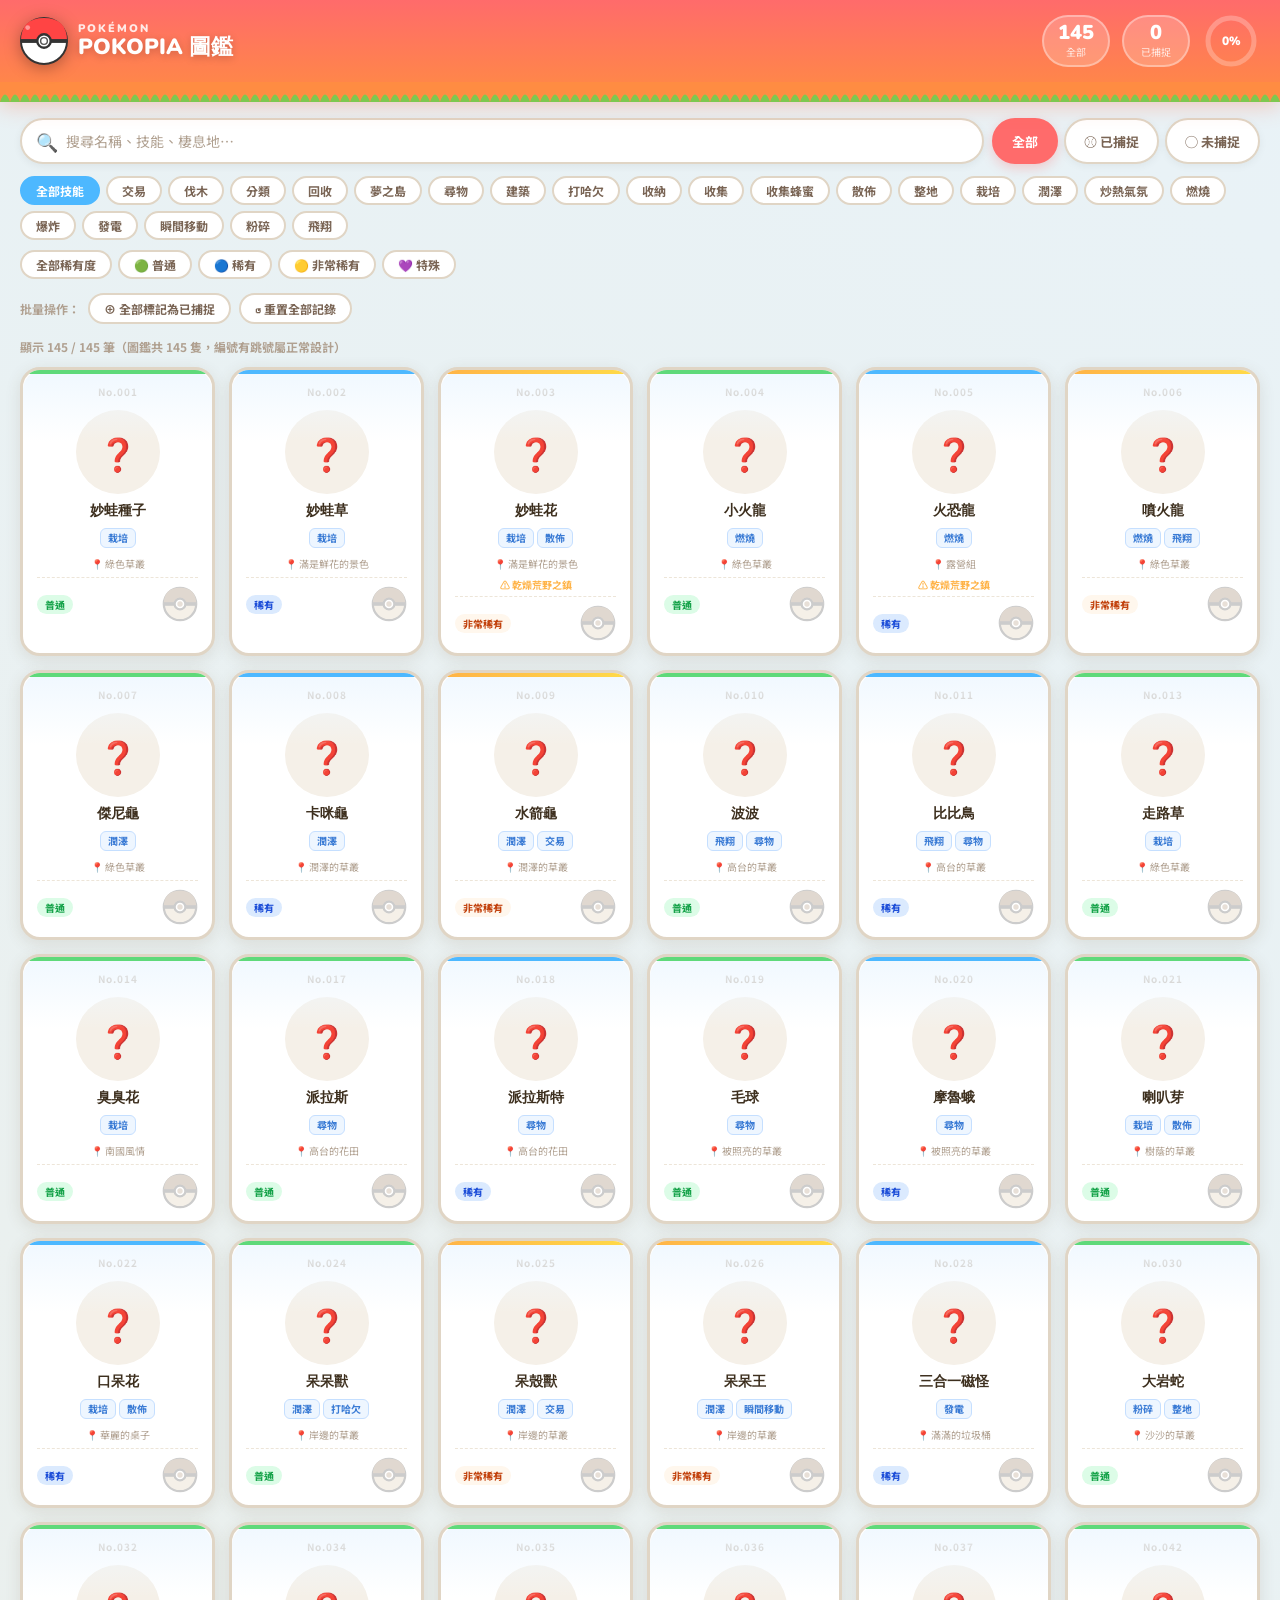
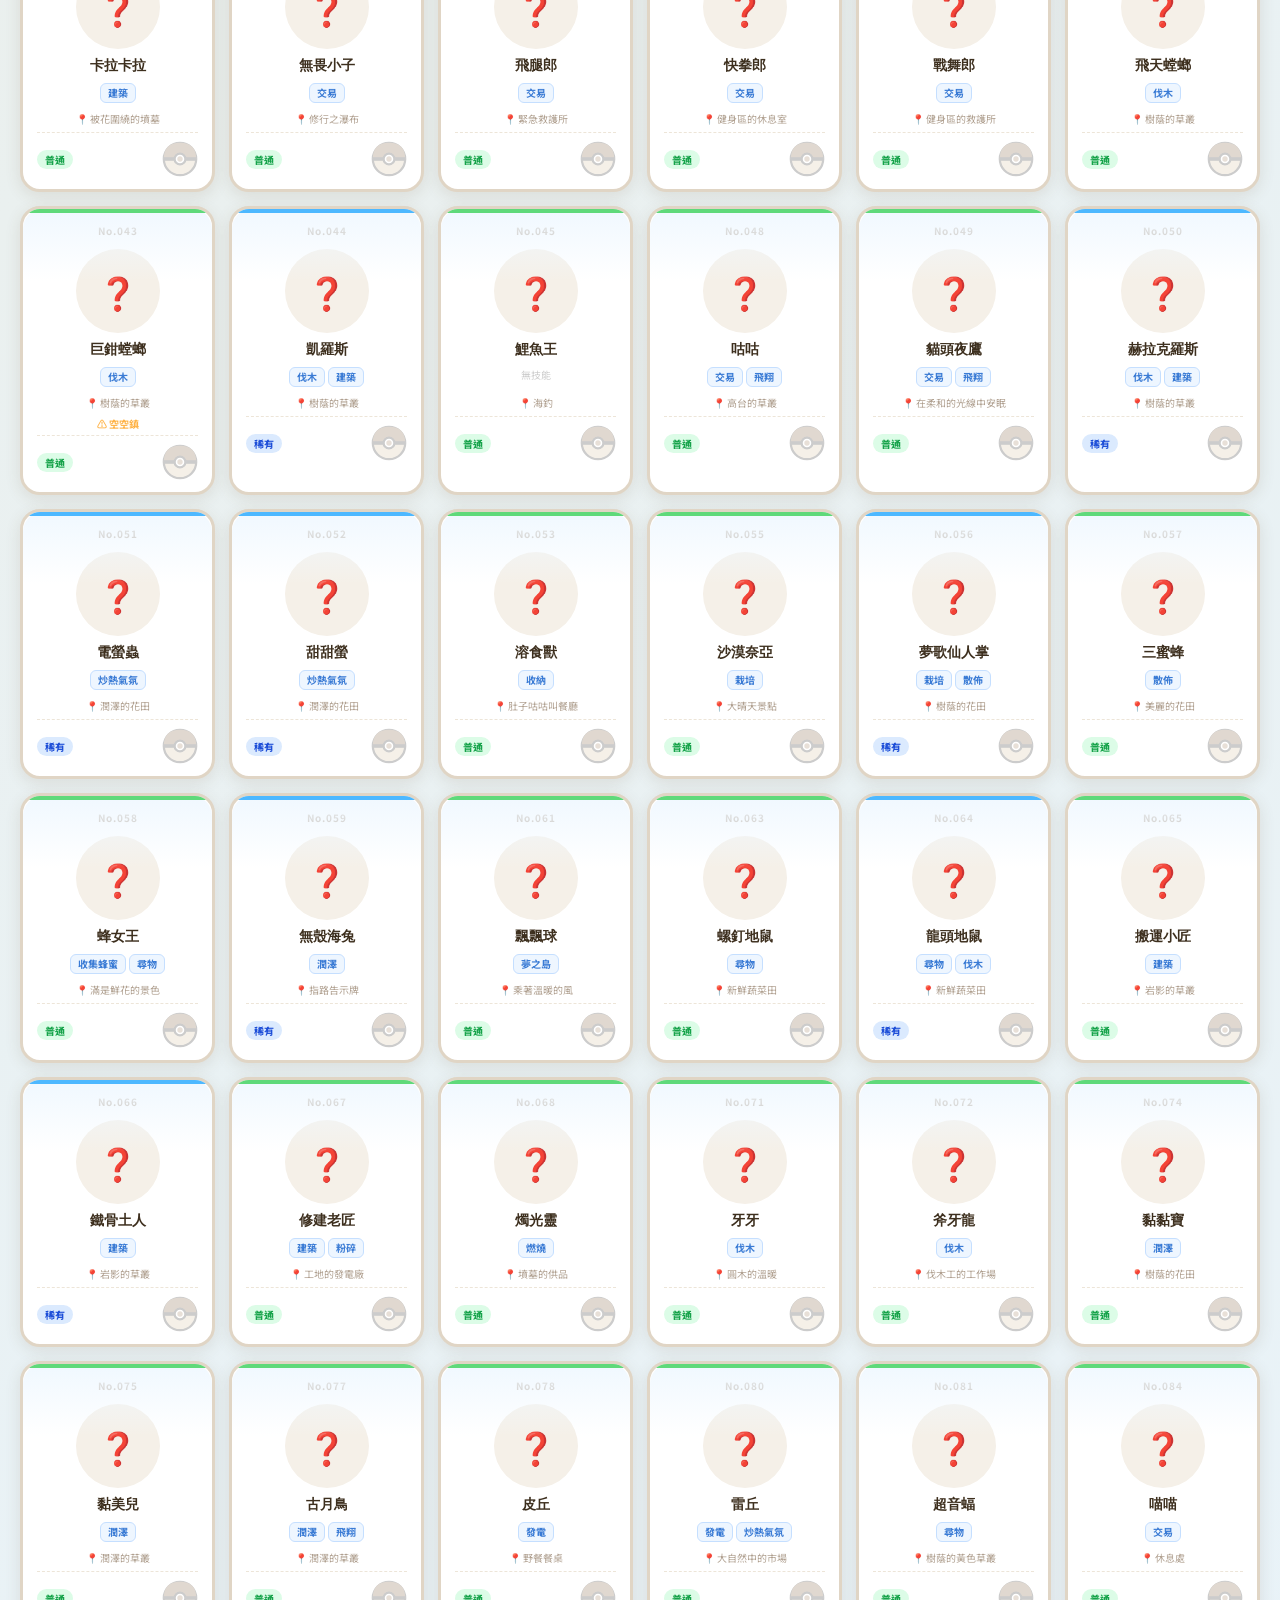
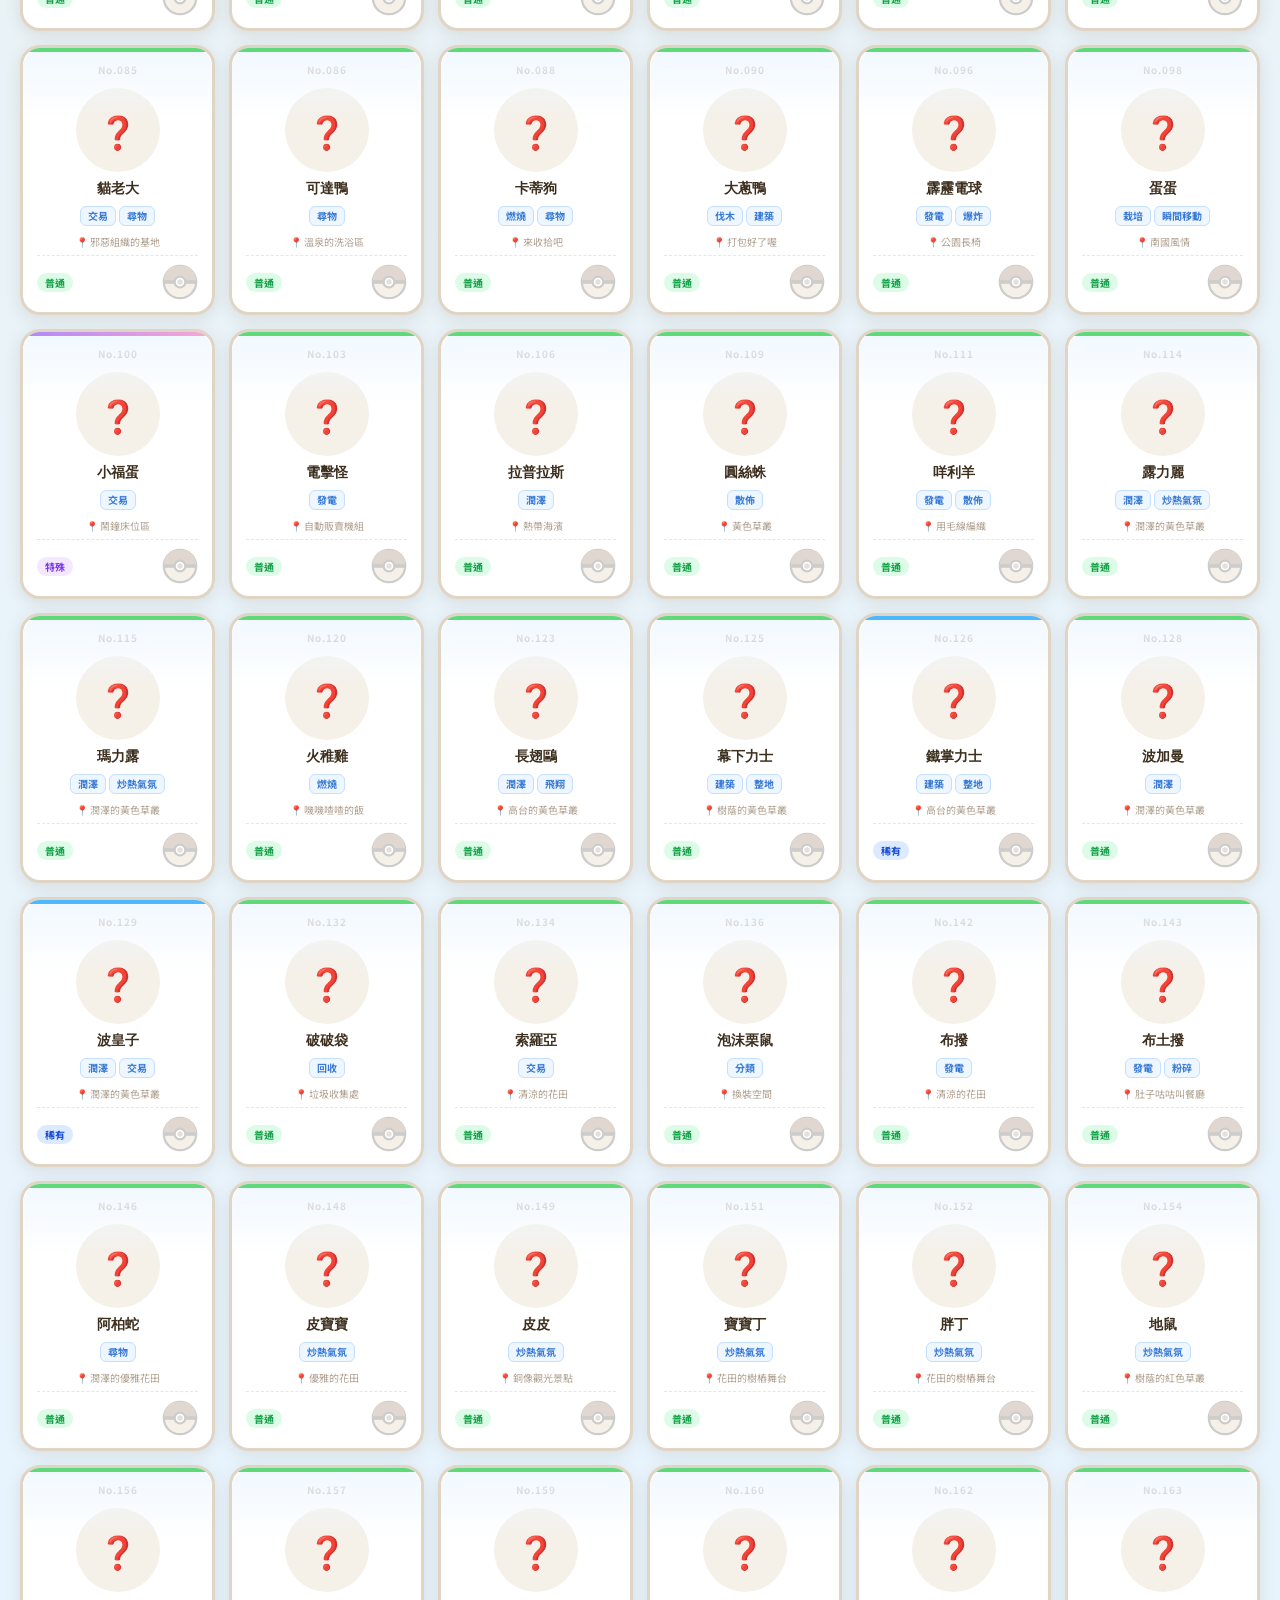
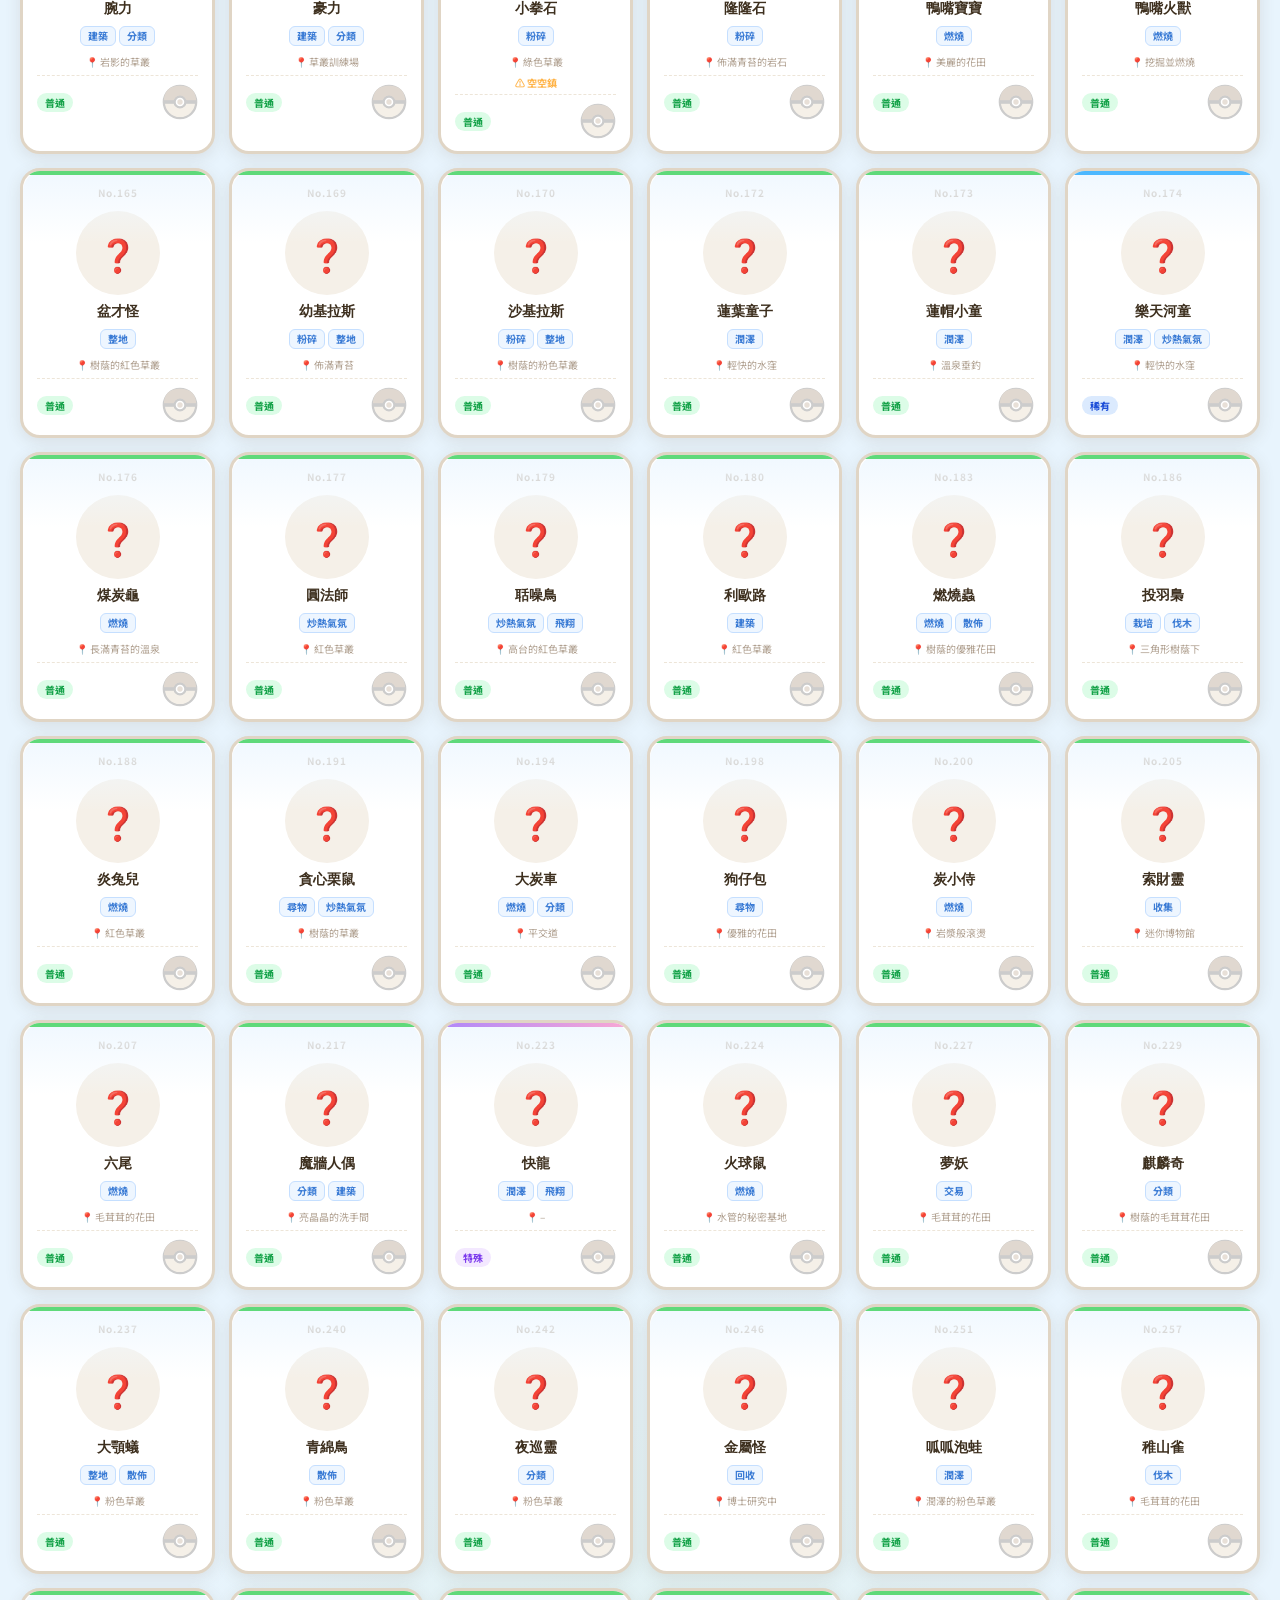
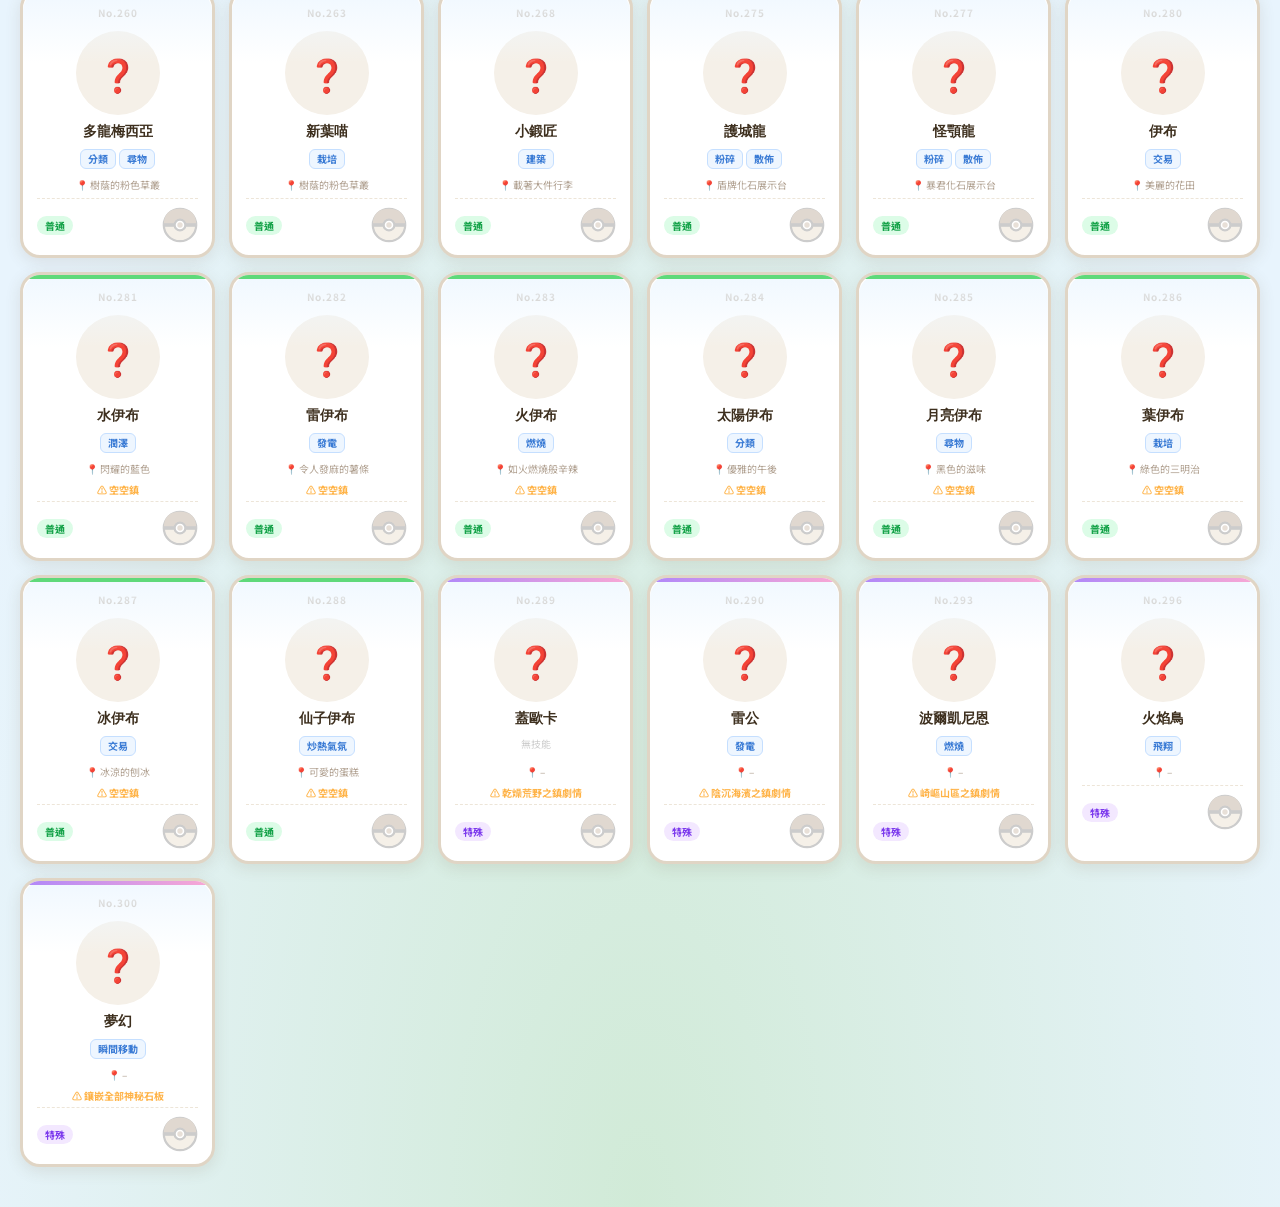
==== index.html @ a40af64d "Rename pokopia.html to index.html" ====
<!DOCTYPE html>
<html lang="zh-TW">
<head>
<meta charset="UTF-8">
<meta name="viewport" content="width=device-width, initial-scale=1.0">
<title>Pokémon Pokopia 圖鑑</title>
<link href="https://fonts.googleapis.com/css2?family=Noto+Sans+TC:wght@400;500;700;900&family=Nunito:wght@700;800;900&display=swap" rel="stylesheet">
<style>
:root {
  --sky:#e8f4fd;--grass:#7ec850;--cream:#fffaf0;--card:#fff;
  --border:#e0d5c5;--accent:#ff6b6b;--accent2:#ffb347;
  --blue:#4db8ff;--purple:#b088f9;--green:#5fd97a;
  --text:#3d2f1e;--text2:#7a6555;--text3:#b0a090;
  --shadow:0 4px 16px rgba(100,70,40,.12);
  --shadow2:0 8px 32px rgba(100,70,40,.18);
  --r:20px;
}
*{box-sizing:border-box;margin:0;padding:0}
body{background:var(--sky);background-image:radial-gradient(ellipse 80% 30% at 50% 100%,rgba(126,200,80,.22) 0%,transparent 70%),radial-gradient(circle at 10% 20%,rgba(255,200,100,.1) 0%,transparent 50%);min-height:100vh;font-family:'Noto Sans TC',sans-serif;color:var(--text)}

/* HEADER */
header{background:linear-gradient(180deg,#ff6b6b 0%,#ff8c42 100%);position:sticky;top:0;z-index:100;box-shadow:0 4px 20px rgba(255,100,60,.3)}
.hstripe{height:5px;background:repeating-linear-gradient(90deg,rgba(255,255,255,.3) 0,rgba(255,255,255,.3) 12px,transparent 12px,transparent 20px)}
.hinner{max-width:1300px;margin:0 auto;padding:12px 20px;display:flex;align-items:center;gap:16px;flex-wrap:wrap}
.logo-area{display:flex;align-items:center;gap:10px}
.logo-ball{width:48px;height:48px;filter:drop-shadow(0 3px 8px rgba(0,0,0,.3));flex-shrink:0}
.logo-text{font-family:'Nunito',sans-serif;font-weight:900;line-height:1.1}
.logo-text .l1{font-size:11px;color:rgba(255,255,255,.85);letter-spacing:2px;text-transform:uppercase}
.logo-text .l2{font-size:22px;color:#fff;text-shadow:0 2px 8px rgba(0,0,0,.2)}
.stats-area{margin-left:auto;display:flex;align-items:center;gap:12px}
.stat-pill{background:rgba(255,255,255,.2);border:2px solid rgba(255,255,255,.35);border-radius:999px;padding:6px 14px;text-align:center;min-width:68px}
.stat-pill .num{font-family:'Nunito',sans-serif;font-size:20px;font-weight:900;color:#fff;line-height:1}
.stat-pill .lbl{font-size:10px;color:rgba(255,255,255,.8);margin-top:1px}
.prog-wrap{position:relative;width:58px;height:58px}
.prog-wrap svg{transform:rotate(-90deg)}
.prog-track{stroke:rgba(255,255,255,.25)}
.prog-fill{stroke:#fff;stroke-dasharray:145;stroke-dashoffset:145;transition:stroke-dashoffset .9s cubic-bezier(.4,0,.2,1);stroke-linecap:round}
.prog-lbl{position:absolute;inset:0;display:flex;align-items:center;justify-content:center;font-family:'Nunito',sans-serif;font-size:12px;font-weight:900;color:#fff}
.grass-deco{height:20px;background:url("data:image/svg+xml,%3Csvg xmlns='http://www.w3.org/2000/svg' viewBox='0 0 100 20'%3E%3Cpath d='M0,20 Q5,5 10,20 Q15,5 20,20 Q25,5 30,20 Q35,5 40,20 Q45,5 50,20 Q55,5 60,20 Q65,5 70,20 Q75,5 80,20 Q85,5 90,20 Q95,5 100,20 Z' fill='%237ec850'/%3E%3C/svg%3E") repeat-x;background-size:100px 20px;background-color:#ff8c42}

/* CONTROLS */
.ctrl{max-width:1300px;margin:0 auto;padding:16px 20px 0}
.search-row{display:flex;gap:8px;margin-bottom:12px;flex-wrap:wrap}
.sbox{position:relative;flex:1;min-width:200px}
.sbox input{width:100%;background:#fff;border:2.5px solid var(--border);border-radius:999px;padding:11px 18px 11px 44px;font-size:14px;font-family:inherit;color:var(--text);outline:none;transition:border-color .2s,box-shadow .2s;box-shadow:0 2px 8px rgba(0,0,0,.06)}
.sbox input:focus{border-color:var(--accent);box-shadow:0 0 0 3px rgba(255,107,107,.15)}
.sbox input::placeholder{color:var(--text3)}
.sbox .si{position:absolute;left:16px;top:50%;transform:translateY(-50%);font-size:18px}
.fbtn-row{display:flex;gap:6px;flex-wrap:wrap}
.fbtn{background:#fff;border:2.5px solid var(--border);border-radius:999px;padding:8px 18px;font-size:13px;font-weight:700;font-family:inherit;color:var(--text2);cursor:pointer;transition:all .18s;box-shadow:0 2px 8px rgba(0,0,0,.05)}
.fbtn:hover{border-color:var(--accent);color:var(--accent)}
.fbtn.active{background:var(--accent);border-color:var(--accent);color:#fff;box-shadow:0 4px 12px rgba(255,107,107,.3)}
.fbtn.ga.active{background:var(--green);border-color:var(--green);color:#fff;box-shadow:0 4px 12px rgba(95,217,122,.3)}
.fbtn.ba.active{background:var(--blue);border-color:var(--blue);color:#fff;box-shadow:0 4px 12px rgba(77,184,255,.3)}
.chip-row{display:flex;gap:6px;flex-wrap:wrap;margin-bottom:10px}
.chip{background:#fff;border:2px solid var(--border);border-radius:999px;padding:4px 14px;font-size:12px;font-weight:700;color:var(--text2);cursor:pointer;transition:all .15s}
.chip:hover{border-color:var(--blue);color:var(--blue)}
.chip.active{background:var(--blue);border-color:var(--blue);color:#fff}
.rchip{background:#fff;border:2px solid var(--border);border-radius:999px;padding:4px 14px;font-size:12px;font-weight:700;color:var(--text2);cursor:pointer;transition:all .15s}
.rchip:hover{opacity:.8}
.rchip.active.普通{background:#5fd97a;border-color:#5fd97a;color:#fff}
.rchip.active.稀有{background:var(--blue);border-color:var(--blue);color:#fff}
.rchip.active.非常稀有{background:var(--accent2);border-color:var(--accent2);color:#fff}
.rchip.active.特殊{background:var(--purple);border-color:var(--purple);color:#fff}
.bulk-row{display:flex;gap:8px;align-items:center;flex-wrap:wrap;margin-bottom:14px;padding-top:4px}
.blk-lbl{font-size:12px;color:var(--text3);font-weight:700}
.blk-btn{background:#fff;border:2px solid var(--border);border-radius:999px;padding:5px 14px;font-size:12px;font-weight:700;color:var(--text2);cursor:pointer;font-family:inherit;transition:all .15s}
.blk-btn:hover{border-color:var(--green);color:var(--green)}
.blk-btn.danger:hover{border-color:var(--accent);color:var(--accent)}
.result-info{font-size:12px;color:var(--text3);margin-bottom:12px;font-weight:700}

/* MAIN */
main{max-width:1300px;margin:0 auto;padding:0 20px 40px}
.grid{display:grid;grid-template-columns:repeat(auto-fill,minmax(175px,1fr));gap:14px}

/* CARD */
.card{background:#fff;border:3px solid var(--border);border-radius:var(--r);padding:14px 14px 12px;cursor:default;transition:all .22s cubic-bezier(.4,0,.2,1);position:relative;overflow:hidden;box-shadow:var(--shadow);animation:popIn .35s cubic-bezier(.4,0,.2,1) both}
@keyframes popIn{from{opacity:0;transform:scale(.88) translateY(10px)}to{opacity:1;transform:scale(1) translateY(0)}}
.card::before{content:'';position:absolute;top:0;left:0;right:0;height:72px;background:linear-gradient(180deg,#f0f8ff 0%,transparent 100%);border-radius:var(--r) var(--r) 0 0;pointer-events:none}
.card:hover{transform:translateY(-5px) scale(1.02);border-color:var(--accent);box-shadow:var(--shadow2)}
.card.caught{border-color:#5fd97a;background:linear-gradient(180deg,#f0fff4 0%,#fff 50%)}
.card.caught:hover{border-color:var(--green);box-shadow:0 8px 28px rgba(95,217,122,.25)}
.rstripe{position:absolute;top:0;left:0;right:0;height:4px;border-radius:var(--r) var(--r) 0 0}
.rstripe.普通{background:#5fd97a}
.rstripe.稀有{background:var(--blue)}
.rstripe.非常稀有{background:linear-gradient(90deg,var(--accent2),#ffda48)}
.rstripe.特殊{background:linear-gradient(90deg,var(--purple),#f9a8d4)}
.pimg{width:90px;height:90px;margin:8px auto 4px;display:flex;align-items:center;justify-content:center}
.pimg img{width:84px;height:84px;object-fit:contain;image-rendering:pixelated;filter:drop-shadow(0 4px 8px rgba(0,0,0,.12));transition:transform .3s}
.card:hover .pimg img{transform:scale(1.12) translateY(-3px)}
.card.caught .pimg img{filter:drop-shadow(0 4px 8px rgba(95,217,122,.3))}
.pimg .noimg{width:84px;height:84px;border-radius:50%;background:#f5f0e8;display:flex;align-items:center;justify-content:center;font-size:32px;color:var(--text3)}
.cno{font-size:10px;font-weight:700;color:var(--text3);letter-spacing:1px;text-align:center;margin-bottom:2px}
.cname{font-size:14px;font-weight:900;color:var(--text);text-align:center;margin-bottom:8px;font-family:'Nunito',sans-serif}
.card.caught .cname{color:#2a9b47}
.cskills{display:flex;flex-wrap:wrap;gap:3px;justify-content:center;margin-bottom:8px;min-height:20px}
.stag{background:#eef6ff;border:1.5px solid #c5dfff;color:#3a7bd5;border-radius:6px;padding:1px 7px;font-size:10px;font-weight:700}
.chabitat{font-size:10px;color:var(--text3);text-align:center;margin-bottom:6px;white-space:nowrap;overflow:hidden;text-overflow:ellipsis}
.cnote{font-size:10px;color:var(--accent2);font-weight:700;text-align:center;margin-bottom:4px}
.cfoot{display:flex;justify-content:space-between;align-items:center;border-top:1.5px dashed #ede5d8;padding-top:8px;margin-top:4px}
.rbadge{font-size:10px;font-weight:700;border-radius:999px;padding:2px 8px}
.rbadge.普通{background:#dcfce7;color:#16a34a}
.rbadge.稀有{background:#dbeafe;color:#1d4ed8}
.rbadge.非常稀有{background:#fff7ed;color:#c2410c}
.rbadge.特殊{background:#f3e8ff;color:#7c3aed}

/* POKEBALL BTN */
.pb-btn{width:36px;height:36px;border:none;background:transparent;cursor:pointer;padding:0;flex-shrink:0;transition:transform .2s}
.pb-btn:hover{transform:scale(1.18) rotate(10deg)}
@keyframes throwBall{0%{transform:scale(1) rotate(0)}30%{transform:scale(1.4) rotate(20deg)}55%{transform:scale(.9) rotate(-10deg)}75%{transform:scale(1.05) rotate(5deg)}100%{transform:scale(1) rotate(0)}}
.pb-btn.throw{animation:throwBall .5s ease}

/* EMPTY */
.empty-s{grid-column:1/-1;text-align:center;padding:80px 20px;color:var(--text3)}
.empty-s .ei{font-size:64px;margin-bottom:16px}
.empty-s .et{font-size:18px;font-weight:700}

/* TOAST */
#toast{position:fixed;bottom:30px;left:50%;transform:translateX(-50%) translateY(30px);background:#fff;border:3px solid var(--green);border-radius:999px;padding:10px 24px;font-size:14px;font-weight:900;color:#2a9b47;pointer-events:none;opacity:0;transition:all .3s cubic-bezier(.4,0,.2,1);z-index:999;box-shadow:0 6px 24px rgba(95,217,122,.3);white-space:nowrap}
#toast.show{opacity:1;transform:translateX(-50%) translateY(0)}
#toast.unc{border-color:var(--accent);color:var(--accent);box-shadow:0 6px 24px rgba(255,107,107,.25)}

/* SCROLL TOP */
#scrollTop{position:fixed;bottom:24px;right:24px;width:48px;height:48px;background:linear-gradient(135deg,var(--accent),var(--accent2));border:none;border-radius:50%;font-size:20px;color:#fff;cursor:pointer;display:none;align-items:center;justify-content:center;box-shadow:0 4px 16px rgba(255,107,107,.4);z-index:200;transition:transform .2s}
#scrollTop.vis{display:flex}
#scrollTop:hover{transform:scale(1.1) translateY(-2px)}

@media(max-width:600px){.grid{grid-template-columns:repeat(auto-fill,minmax(145px,1fr))}.l2{font-size:18px!important}}
</style>
</head>
<body>

<header>
  <div class="hinner">
    <div class="logo-area">
      <svg class="logo-ball" viewBox="0 0 100 100" xmlns="http://www.w3.org/2000/svg">
        <circle cx="50" cy="50" r="48" fill="white" stroke="#333" stroke-width="4"/>
        <path d="M2,50 Q2,2 50,2 Q98,2 98,50 Z" fill="#ff4444"/>
        <rect x="2" y="46" width="96" height="8" fill="#333"/>
        <circle cx="50" cy="50" r="14" fill="white" stroke="#333" stroke-width="5"/>
        <circle cx="50" cy="50" r="7" fill="white" stroke="#555" stroke-width="3"/>
        <circle cx="16" cy="22" r="5" fill="rgba(255,255,255,0.45)"/>
      </svg>
      <div class="logo-text">
        <div class="l1">Pokémon</div>
        <div class="l2">POKOPIA 圖鑑</div>
      </div>
    </div>
    <div class="stats-area">
      <div class="stat-pill"><div class="num" id="totalCount">0</div><div class="lbl">全部</div></div>
      <div class="stat-pill"><div class="num" id="caughtCount">0</div><div class="lbl">已捕捉</div></div>
      <div class="prog-wrap">
        <svg width="58" height="58" viewBox="0 0 58 58">
          <circle class="prog-track" cx="29" cy="29" r="23" fill="none" stroke-width="5"/>
          <circle class="prog-fill" id="progRing" cx="29" cy="29" r="23" fill="none" stroke-width="5"/>
        </svg>
        <div class="prog-lbl" id="progPct">0%</div>
      </div>
    </div>
  </div>
  <div class="grass-deco"></div>
</header>

<div class="ctrl">
  <div class="search-row">
    <div class="sbox">
      <span class="si">🔍</span>
      <input type="text" id="searchInput" placeholder="搜尋名稱、技能、棲息地…">
    </div>
    <div class="fbtn-row">
      <button class="fbtn active" data-f="all">全部</button>
      <button class="fbtn ga" data-f="caught">⚾ 已捕捉</button>
      <button class="fbtn ba" data-f="uncaught">◯ 未捕捉</button>
    </div>
  </div>
  <div class="chip-row" id="skillChips"><div class="chip active" data-sk="all">全部技能</div></div>
  <div class="chip-row" id="rarityChips">
    <div class="rchip active" data-r="all">全部稀有度</div>
    <div class="rchip 普通" data-r="普通">🟢 普通</div>
    <div class="rchip 稀有" data-r="稀有">🔵 稀有</div>
    <div class="rchip 非常稀有" data-r="非常稀有">🟡 非常稀有</div>
    <div class="rchip 特殊" data-r="特殊">💜 特殊</div>
  </div>
  <div class="bulk-row">
    <span class="blk-lbl">批量操作：</span>
    <button class="blk-btn" id="catchVisible">⊕ 全部標記為已捕捉</button>
    <button class="blk-btn danger" id="resetAll">↺ 重置全部記錄</button>
  </div>
  <div class="result-info" id="resultInfo"></div>
</div>

<main><div class="grid" id="grid"></div></main>
<button id="scrollTop" onclick="window.scrollTo({top:0,behavior:'smooth'})">↑</button>
<div id="toast"></div>

<script>
const POKEDEX=[
  {no:"001",img:1,  name:"妙蛙種子",  move:"樹葉",  sk:["栽培"],              h:"綠色草叢",           r:"普通"},
  {no:"002",img:2,  name:"妙蛙草",    move:"–",     sk:["栽培"],              h:"滿是鮮花的景色",     r:"稀有"},
  {no:"003",img:3,  name:"妙蛙花",    move:"–",     sk:["栽培","散佈"],       h:"滿是鮮花的景色",     r:"非常稀有",note:"乾燥荒野之鎮"},
  {no:"004",img:4,  name:"小火龍",    move:"–",     sk:["燃燒"],              h:"綠色草叢",           r:"普通"},
  {no:"005",img:5,  name:"火恐龍",    move:"–",     sk:["燃燒"],              h:"露營組",             r:"稀有",note:"乾燥荒野之鎮"},
  {no:"006",img:6,  name:"噴火龍",    move:"–",     sk:["燃燒","飛翔"],       h:"綠色草叢",           r:"非常稀有"},
  {no:"007",img:7,  name:"傑尼龜",    move:"水槍",  sk:["潤澤"],              h:"綠色草叢",           r:"普通"},
  {no:"008",img:8,  name:"卡咪龜",    move:"–",     sk:["潤澤"],              h:"潤澤的草叢",         r:"稀有"},
  {no:"009",img:9,  name:"水箭龜",    move:"–",     sk:["潤澤","交易"],       h:"潤澤的草叢",         r:"非常稀有"},
  {no:"010",img:16, name:"波波",      move:"–",     sk:["飛翔","尋物"],       h:"高台的草叢",         r:"普通"},
  {no:"011",img:17, name:"比比鳥",    move:"–",     sk:["飛翔","尋物"],       h:"高台的草叢",         r:"稀有"},
  {no:"013",img:43, name:"走路草",    move:"–",     sk:["栽培"],              h:"綠色草叢",           r:"普通"},
  {no:"014",img:45, name:"臭臭花",    move:"–",     sk:["栽培"],              h:"南國風情",           r:"普通"},
  {no:"017",img:46, name:"派拉斯",    move:"–",     sk:["尋物"],              h:"高台的花田",         r:"普通"},
  {no:"018",img:47, name:"派拉斯特",  move:"–",     sk:["尋物"],              h:"高台的花田",         r:"稀有"},
  {no:"019",img:52, name:"毛球",      move:"–",     sk:["尋物"],              h:"被照亮的草叢",       r:"普通"},
  {no:"020",img:53, name:"摩魯蛾",    move:"–",     sk:["尋物"],              h:"被照亮的草叢",       r:"稀有"},
  {no:"021",img:69, name:"喇叭芽",    move:"–",     sk:["栽培","散佈"],       h:"樹蔭的草叢",         r:"普通"},
  {no:"022",img:71, name:"口呆花",    move:"–",     sk:["栽培","散佈"],       h:"華麗的桌子",         r:"稀有"},
  {no:"024",img:79, name:"呆呆獸",    move:"–",     sk:["潤澤","打哈欠"],     h:"岸邊的草叢",         r:"普通"},
  {no:"025",img:80, name:"呆殼獸",    move:"–",     sk:["潤澤","交易"],       h:"岸邊的草叢",         r:"非常稀有"},
  {no:"026",img:199,name:"呆呆王",    move:"–",     sk:["潤澤","瞬間移動"],   h:"岸邊的草叢",         r:"非常稀有"},
  {no:"028",img:81, name:"三合一磁怪",move:"–",     sk:["發電"],              h:"滿滿的垃圾桶",       r:"稀有"},
  {no:"030",img:95, name:"大岩蛇",    move:"–",     sk:["粉碎","整地"],       h:"沙沙的草叢",         r:"普通"},
  {no:"032",img:104,name:"卡拉卡拉",  move:"–",     sk:["建築"],              h:"被花圍繞的墳墓",     r:"普通"},
  {no:"034",img:106,name:"無畏小子",  move:"–",     sk:["交易"],              h:"修行之瀑布",         r:"普通"},
  {no:"035",img:107,name:"飛腿郎",    move:"–",     sk:["交易"],              h:"緊急救護所",         r:"普通"},
  {no:"036",img:56, name:"快拳郎",    move:"碎岩",  sk:["交易"],              h:"健身區的休息室",     r:"普通"},
  {no:"037",img:57, name:"戰舞郎",    move:"–",     sk:["交易"],              h:"健身區的救護所",     r:"普通"},
  {no:"042",img:123,name:"飛天螳螂",  move:"居合斬",sk:["伐木"],              h:"樹蔭的草叢",         r:"普通"},
  {no:"043",img:127,name:"巨鉗螳螂",  move:"–",     sk:["伐木"],              h:"樹蔭的草叢",         r:"普通",note:"空空鎮"},
  {no:"044",img:214,name:"凱羅斯",    move:"–",     sk:["伐木","建築"],       h:"樹蔭的草叢",         r:"稀有"},
  {no:"045",img:129,name:"鯉魚王",    move:"躍起",  sk:[],                    h:"海釣",               r:"普通"},
  {no:"048",img:163,name:"咕咕",      move:"–",     sk:["交易","飛翔"],       h:"高台的草叢",         r:"普通"},
  {no:"049",img:164,name:"貓頭夜鷹",  move:"–",     sk:["交易","飛翔"],       h:"在柔和的光線中安眠", r:"普通"},
  {no:"050",img:214,name:"赫拉克羅斯",move:"–",     sk:["伐木","建築"],       h:"樹蔭的草叢",         r:"稀有"},
  {no:"051",img:314,name:"電螢蟲",    move:"–",     sk:["炒熱氣氛"],          h:"潤澤的花田",         r:"稀有"},
  {no:"052",img:469,name:"甜甜螢",    move:"–",     sk:["炒熱氣氛"],          h:"潤澤的花田",         r:"稀有"},
  {no:"053",img:143,name:"溶食獸",    move:"–",     sk:["收納"],              h:"肚子咕咕叫餐廳",     r:"普通"},
  {no:"055",img:332,name:"沙漠奈亞",  move:"–",     sk:["栽培"],              h:"大晴天景點",         r:"普通"},
  {no:"056",img:357,name:"夢歌仙人掌",move:"–",     sk:["栽培","散佈"],       h:"樹蔭的花田",         r:"稀有"},
  {no:"057",img:415,name:"三蜜蜂",    move:"–",     sk:["散佈"],              h:"美麗的花田",         r:"普通"},
  {no:"058",img:416,name:"蜂女王",    move:"–",     sk:["收集蜂蜜","尋物"],   h:"滿是鮮花的景色",     r:"普通"},
  {no:"059",img:422,name:"無殼海兔",  move:"–",     sk:["潤澤"],              h:"指路告示牌",         r:"稀有"},
  {no:"061",img:187,name:"飄飄球",    move:"–",     sk:["夢之島"],            h:"乘著溫暖的風",       r:"普通"},
  {no:"063",img:50, name:"螺釘地鼠",  move:"耕地",  sk:["尋物"],              h:"新鮮蔬菜田",         r:"普通"},
  {no:"064",img:51, name:"龍頭地鼠",  move:"–",     sk:["尋物","伐木"],       h:"新鮮蔬菜田",         r:"稀有"},
  {no:"065",img:297,name:"搬運小匠",  move:"–",     sk:["建築"],              h:"岩影的草叢",         r:"普通"},
  {no:"066",img:66, name:"鐵骨土人",  move:"–",     sk:["建築"],              h:"岩影的草叢",         r:"稀有"},
  {no:"067",img:67, name:"修建老匠",  move:"–",     sk:["建築","粉碎"],       h:"工地的發電廠",       r:"普通"},
  {no:"068",img:607,name:"燭光靈",    move:"–",     sk:["燃燒"],              h:"墳墓的供品",         r:"普通"},
  {no:"071",img:371,name:"牙牙",      move:"–",     sk:["伐木"],              h:"圓木的溫暖",         r:"普通"},
  {no:"072",img:373,name:"斧牙龍",    move:"–",     sk:["伐木"],              h:"伐木工的工作場",     r:"普通"},
  {no:"074",img:316,name:"黏黏寶",    move:"–",     sk:["潤澤"],              h:"樹蔭的花田",         r:"普通"},
  {no:"075",img:317,name:"黏美兒",    move:"–",     sk:["潤澤"],              h:"潤澤的草叢",         r:"普通"},
  {no:"077",img:333,name:"古月鳥",    move:"–",     sk:["潤澤","飛翔"],       h:"潤澤的草叢",         r:"普通"},
  {no:"078",img:172,name:"皮丘",      move:"–",     sk:["發電"],              h:"野餐餐桌",           r:"普通"},
  {no:"080",img:25, name:"雷丘",      move:"–",     sk:["發電","炒熱氣氛"],   h:"大自然中的市場",     r:"普通"},
  {no:"081",img:41, name:"超音蝠",    move:"–",     sk:["尋物"],              h:"樹蔭的黃色草叢",     r:"普通"},
  {no:"084",img:52, name:"喵喵",      move:"–",     sk:["交易"],              h:"休息處",             r:"普通"},
  {no:"085",img:53, name:"貓老大",    move:"–",     sk:["交易","尋物"],       h:"邪惡組織的基地",     r:"普通"},
  {no:"086",img:54, name:"可達鴨",    move:"–",     sk:["尋物"],              h:"溫泉的洗浴區",       r:"普通"},
  {no:"088",img:261,name:"卡蒂狗",    move:"–",     sk:["燃燒","尋物"],       h:"來收拾吧",           r:"普通"},
  {no:"090",img:83, name:"大蔥鴨",    move:"–",     sk:["伐木","建築"],       h:"打包好了喔",         r:"普通"},
  {no:"096",img:100,name:"霹靂電球",  move:"–",     sk:["發電","爆炸"],       h:"公園長椅",           r:"普通"},
  {no:"098",img:113,name:"蛋蛋",      move:"–",     sk:["栽培","瞬間移動"],   h:"南國風情",           r:"普通"},
  {no:"100",img:440,name:"小福蛋",    move:"–",     sk:["交易"],              h:"鬧鐘床位區",         r:"特殊"},
  {no:"103",img:101,name:"電擊怪",    move:"–",     sk:["發電"],              h:"自動販賣機組",       r:"普通"},
  {no:"106",img:131,name:"拉普拉斯",  move:"衝浪",  sk:["潤澤"],              h:"熱帶海濱",           r:"普通"},
  {no:"109",img:167,name:"圓絲蛛",    move:"–",     sk:["散佈"],              h:"黃色草叢",           r:"普通"},
  {no:"111",img:179,name:"咩利羊",    move:"–",     sk:["發電","散佈"],       h:"用毛線編織",         r:"普通"},
  {no:"114",img:238,name:"露力麗",    move:"–",     sk:["潤澤","炒熱氣氛"],   h:"潤澤的黃色草叢",     r:"普通"},
  {no:"115",img:239,name:"瑪力露",    move:"–",     sk:["潤澤","炒熱氣氛"],   h:"潤澤的黃色草叢",     r:"普通"},
  {no:"120",img:255,name:"火稚雞",    move:"–",     sk:["燃燒"],              h:"嘰嘰喳喳的飯",       r:"普通"},
  {no:"123",img:278,name:"長翅鷗",    move:"–",     sk:["潤澤","飛翔"],       h:"高台的黃色草叢",     r:"普通"},
  {no:"125",img:296,name:"幕下力士",  move:"–",     sk:["建築","整地"],       h:"樹蔭的黃色草叢",     r:"普通"},
  {no:"126",img:297,name:"鐵掌力士",  move:"–",     sk:["建築","整地"],       h:"高台的黃色草叢",     r:"稀有"},
  {no:"128",img:393,name:"波加曼",    move:"–",     sk:["潤澤"],              h:"潤澤的黃色草叢",     r:"普通"},
  {no:"129",img:394,name:"波皇子",    move:"–",     sk:["潤澤","交易"],       h:"潤澤的黃色草叢",     r:"稀有"},
  {no:"132",img:316,name:"破破袋",    move:"–",     sk:["回收"],              h:"垃圾收集處",         r:"普通"},
  {no:"134",img:434,name:"索羅亞",    move:"–",     sk:["交易"],              h:"清涼的花田",         r:"普通"},
  {no:"136",img:417,name:"泡沫栗鼠",  move:"–",     sk:["分類"],              h:"換裝空間",           r:"普通"},
  {no:"142",img:313,name:"布撥",      move:"–",     sk:["發電"],              h:"清涼的花田",         r:"普通"},
  {no:"143",img:314,name:"布土撥",    move:"–",     sk:["發電","粉碎"],       h:"肚子咕咕叫餐廳",     r:"普通"},
  {no:"146",img:336,name:"阿柏蛇",    move:"–",     sk:["尋物"],              h:"潤澤的優雅花田",     r:"普通"},
  {no:"148",img:173,name:"皮寶寶",    move:"–",     sk:["炒熱氣氛"],          h:"優雅的花田",         r:"普通"},
  {no:"149",img:39, name:"皮皮",      move:"–",     sk:["炒熱氣氛"],          h:"銅像觀光景點",       r:"普通"},
  {no:"151",img:174,name:"寶寶丁",    move:"–",     sk:["炒熱氣氛"],          h:"花田的樹樁舞台",     r:"普通"},
  {no:"152",img:40, name:"胖丁",      move:"–",     sk:["炒熱氣氛"],          h:"花田的樹樁舞台",     r:"普通"},
  {no:"154",img:50, name:"地鼠",      move:"–",     sk:["炒熱氣氛"],          h:"樹蔭的紅色草叢",     r:"普通"},
  {no:"156",img:66, name:"腕力",      move:"–",     sk:["建築","分類"],       h:"岩影的草叢",         r:"普通"},
  {no:"157",img:67, name:"豪力",      move:"–",     sk:["建築","分類"],       h:"草叢訓練場",         r:"普通"},
  {no:"159",img:74, name:"小拳石",    move:"–",     sk:["粉碎"],              h:"綠色草叢",           r:"普通",note:"空空鎮"},
  {no:"160",img:75, name:"隆隆石",    move:"滾動",  sk:["粉碎"],              h:"佈滿青苔的岩石",     r:"普通"},
  {no:"162",img:449,name:"鴨嘴寶寶",  move:"–",     sk:["燃燒"],              h:"美麗的花田",         r:"普通"},
  {no:"163",img:450,name:"鴨嘴火獸",  move:"–",     sk:["燃燒"],              h:"挖掘並燃燒",         r:"普通"},
  {no:"165",img:195,name:"盆才怪",    move:"–",     sk:["整地"],              h:"樹蔭的紅色草叢",     r:"普通"},
  {no:"169",img:443,name:"幼基拉斯",  move:"–",     sk:["粉碎","整地"],       h:"佈滿青苔",           r:"普通"},
  {no:"170",img:444,name:"沙基拉斯",  move:"–",     sk:["粉碎","整地"],       h:"樹蔭的粉色草叢",     r:"普通"},
  {no:"172",img:270,name:"蓮葉童子",  move:"–",     sk:["潤澤"],              h:"輕快的水窪",         r:"普通"},
  {no:"173",img:271,name:"蓮帽小童",  move:"–",     sk:["潤澤"],              h:"溫泉垂釣",           r:"普通"},
  {no:"174",img:272,name:"樂天河童",  move:"–",     sk:["潤澤","炒熱氣氛"],   h:"輕快的水窪",         r:"稀有"},
  {no:"176",img:218,name:"煤炭龜",    move:"–",     sk:["燃燒"],              h:"長滿青苔的溫泉",     r:"普通"},
  {no:"177",img:281,name:"圓法師",    move:"–",     sk:["炒熱氣氛"],          h:"紅色草叢",           r:"普通"},
  {no:"179",img:276,name:"聒噪鳥",    move:"–",     sk:["炒熱氣氛","飛翔"],   h:"高台的紅色草叢",     r:"普通"},
  {no:"180",img:447,name:"利歐路",    move:"–",     sk:["建築"],              h:"紅色草叢",           r:"普通"},
  {no:"183",img:401,name:"燃燒蟲",    move:"–",     sk:["燃燒","散佈"],       h:"樹蔭的優雅花田",     r:"普通"},
  {no:"186",img:163,name:"投羽梟",    move:"–",     sk:["栽培","伐木"],       h:"三角形樹蔭下",       r:"普通"},
  {no:"188",img:390,name:"炎兔兒",    move:"–",     sk:["燃燒"],              h:"紅色草叢",           r:"普通"},
  {no:"191",img:417,name:"貪心栗鼠",  move:"–",     sk:["尋物","炒熱氣氛"],   h:"樹蔭的草叢",         r:"普通"},
  {no:"194",img:436,name:"大炭車",    move:"–",     sk:["燃燒","分類"],       h:"平交道",             r:"普通"},
  {no:"198",img:509,name:"狗仔包",    move:"–",     sk:["尋物"],              h:"優雅的花田",         r:"普通"},
  {no:"200",img:218,name:"炭小侍",    move:"–",     sk:["燃燒"],              h:"岩漿般滾燙",         r:"普通"},
  {no:"205",img:442,name:"索財靈",    move:"–",     sk:["收集"],              h:"迷你博物館",         r:"普通"},
  {no:"207",img:37, name:"六尾",      move:"–",     sk:["燃燒"],              h:"毛茸茸的花田",       r:"普通"},
  {no:"217",img:343,name:"魔牆人偶",  move:"–",     sk:["分類","建築"],       h:"亮晶晶的洗手間",     r:"普通"},
  {no:"223",img:149,name:"快龍",      move:"滑翔",  sk:["潤澤","飛翔"],       h:"–",                 r:"特殊"},
  {no:"224",img:255,name:"火球鼠",    move:"–",     sk:["燃燒"],              h:"水管的秘密基地",     r:"普通"},
  {no:"227",img:355,name:"夢妖",      move:"–",     sk:["交易"],              h:"毛茸茸的花田",       r:"普通"},
  {no:"229",img:203,name:"麒麟奇",    move:"–",     sk:["分類"],              h:"樹蔭的毛茸茸花田",   r:"普通"},
  {no:"237",img:127,name:"大顎蟻",    move:"–",     sk:["整地","散佈"],       h:"粉色草叢",           r:"普通"},
  {no:"240",img:333,name:"青綿鳥",    move:"–",     sk:["散佈"],              h:"粉色草叢",           r:"普通"},
  {no:"242",img:302,name:"夜巡靈",    move:"–",     sk:["分類"],              h:"粉色草叢",           r:"普通"},
  {no:"246",img:81, name:"金屬怪",    move:"–",     sk:["回收"],              h:"博士研究中",         r:"普通"},
  {no:"251",img:258,name:"呱呱泡蛙",  move:"–",     sk:["潤澤"],              h:"潤澤的粉色草叢",     r:"普通"},
  {no:"257",img:519,name:"稚山雀",    move:"–",     sk:["伐木"],              h:"毛茸茸的花田",       r:"普通"},
  {no:"260",img:147,name:"多龍梅西亞",move:"–",     sk:["分類","尋物"],       h:"樹蔭的粉色草叢",     r:"普通"},
  {no:"263",img:495,name:"新葉喵",    move:"–",     sk:["栽培"],              h:"樹蔭的粉色草叢",     r:"普通"},
  {no:"268",img:299,name:"小鍛匠",    move:"–",     sk:["建築"],              h:"載著大件行李",       r:"普通"},
  {no:"275",img:696,name:"護城龍",    move:"–",     sk:["粉碎","散佈"],       h:"盾牌化石展示台",     r:"普通"},
  {no:"277",img:697,name:"怪顎龍",    move:"–",     sk:["粉碎","散佈"],       h:"暴君化石展示台",     r:"普通"},
  {no:"280",img:133,name:"伊布",      move:"–",     sk:["交易"],              h:"美麗的花田",         r:"普通"},
  {no:"281",img:134,name:"水伊布",    move:"–",     sk:["潤澤"],              h:"閃耀的藍色",         r:"普通",note:"空空鎮"},
  {no:"282",img:135,name:"雷伊布",    move:"–",     sk:["發電"],              h:"令人發麻的薯條",     r:"普通",note:"空空鎮"},
  {no:"283",img:136,name:"火伊布",    move:"–",     sk:["燃燒"],              h:"如火燃燒般辛辣",     r:"普通",note:"空空鎮"},
  {no:"284",img:196,name:"太陽伊布",  move:"–",     sk:["分類"],              h:"優雅的午後",         r:"普通",note:"空空鎮"},
  {no:"285",img:197,name:"月亮伊布",  move:"–",     sk:["尋物"],              h:"黑色的滋味",         r:"普通",note:"空空鎮"},
  {no:"286",img:470,name:"葉伊布",    move:"–",     sk:["栽培"],              h:"綠色的三明治",       r:"普通",note:"空空鎮"},
  {no:"287",img:471,name:"冰伊布",    move:"–",     sk:["交易"],              h:"冰涼的刨冰",         r:"普通",note:"空空鎮"},
  {no:"288",img:700,name:"仙子伊布",  move:"–",     sk:["炒熱氣氛"],          h:"可愛的蛋糕",         r:"普通",note:"空空鎮"},
  {no:"289",img:382,name:"蓋歐卡",    move:"–",     sk:[],                    h:"–",                 r:"特殊",note:"乾燥荒野之鎮劇情"},
  {no:"290",img:243,name:"雷公",      move:"–",     sk:["發電"],              h:"–",                 r:"特殊",note:"陰沉海濱之鎮劇情"},
  {no:"293",img:490,name:"波爾凱尼恩",move:"–",     sk:["燃燒"],              h:"–",                 r:"特殊",note:"崎嶇山區之鎮劇情"},
  {no:"296",img:146,name:"火焰鳥",    move:"–",     sk:["飛翔"],              h:"–",                 r:"特殊"},
  {no:"300",img:151,name:"夢幻",      move:"–",     sk:["瞬間移動"],          h:"–",                 r:"特殊",note:"鑲嵌全部神秘石板"},
];

const TOTAL=POKEDEX.length;
const allSkills=[...new Set(POKEDEX.flatMap(p=>p.sk).filter(Boolean))].sort();

// Build skill chips
const scEl=document.getElementById('skillChips');
allSkills.forEach(sk=>{
  const d=document.createElement('div');
  d.className='chip'; d.dataset.sk=sk; d.textContent=sk;
  d.onclick=()=>setSkill(sk);
  scEl.appendChild(d);
});

// State
let caught=JSON.parse(localStorage.getItem('pokopia_v2')||'{}');
let fMode='all',fSk='all',fR='all',q='',visNos=[];

// Bindings
document.querySelectorAll('[data-f]').forEach(b=>{
  b.onclick=()=>{fMode=b.dataset.f;document.querySelectorAll('[data-f]').forEach(x=>x.classList.remove('active'));b.classList.add('active');render()};
});
document.getElementById('searchInput').addEventListener('input',e=>{q=e.target.value.trim();render()});
document.querySelectorAll('[data-r]').forEach(c=>{
  c.onclick=()=>{fR=c.dataset.r;document.querySelectorAll('[data-r]').forEach(x=>x.classList.remove('active'));c.classList.add('active');render()};
});
document.getElementById('catchVisible').onclick=()=>{visNos.forEach(no=>caught[no]=true);save();render();toast(`🎉 已標記 ${visNos.length} 隻！`,false)};
document.getElementById('resetAll').onclick=()=>{if(confirm('確定重置全部捕捉記錄？')){caught={};save();render();toast('已重置',true)}};
window.addEventListener('scroll',()=>document.getElementById('scrollTop').classList.toggle('vis',scrollY>400));

function setSkill(sk){fSk=sk;document.querySelectorAll('.chip').forEach(c=>c.classList.toggle('active',c.dataset.sk===sk));render()}

function getFiltered(){
  return POKEDEX.filter(p=>{
    if(fMode==='caught'&&!caught[p.no])return false;
    if(fMode==='uncaught'&&caught[p.no])return false;
    if(fSk!=='all'&&!p.sk.includes(fSk))return false;
    if(fR!=='all'&&p.r!==fR)return false;
    if(q){const lq=q.toLowerCase();if(!p.name.includes(lq)&&!p.no.includes(lq)&&!p.h.toLowerCase().includes(lq)&&!p.sk.some(s=>s.includes(lq)))return false}
    return true;
  });
}

function pbSVG(isCaught){
  if(isCaught)return`<svg viewBox="0 0 40 40" xmlns="http://www.w3.org/2000/svg"><circle cx="20" cy="20" r="18" fill="white" stroke="#c0392b" stroke-width="2.5"/><path d="M2,20 Q2,2 20,2 Q38,2 38,20 Z" fill="#e74c3c"/><rect x="2" y="18" width="36" height="4" fill="#c0392b"/><circle cx="20" cy="20" r="6" fill="white" stroke="#c0392b" stroke-width="2.5"/><circle cx="20" cy="20" r="3" fill="#e74c3c"/><circle cx="13" cy="10" r="2.5" fill="rgba(255,255,255,.5)"/></svg>`;
  return`<svg viewBox="0 0 40 40" xmlns="http://www.w3.org/2000/svg"><circle cx="20" cy="20" r="18" fill="#f5f0e8" stroke="#ccc" stroke-width="2.5"/><path d="M2,20 Q2,2 20,2 Q38,2 38,20 Z" fill="#e0d8d0"/><rect x="2" y="18" width="36" height="4" fill="#ccc"/><circle cx="20" cy="20" r="6" fill="white" stroke="#ccc" stroke-width="2.5"/><circle cx="20" cy="20" r="3" fill="#e8e0d8"/></svg>`;
}

function render(){
  const grid=document.getElementById('grid');
  const filtered=getFiltered();
  visNos=filtered.map(p=>p.no);
  const cc=Object.values(caught).filter(Boolean).length;
  document.getElementById('caughtCount').textContent=cc;
  document.getElementById('totalCount').textContent=TOTAL;
  document.getElementById('resultInfo').textContent=`顯示 ${filtered.length} / ${TOTAL} 筆（圖鑑共 ${TOTAL} 隻，編號有跳號屬正常設計）`;
  const pct=Math.round(cc/TOTAL*100);
  document.getElementById('progPct').textContent=pct+'%';
  const circ=2*Math.PI*23;
  document.getElementById('progRing').style.strokeDasharray=circ;
  document.getElementById('progRing').style.strokeDashoffset=circ-(pct/100)*circ;
  grid.innerHTML='';
  if(!filtered.length){grid.innerHTML=`<div class="empty-s"><div class="ei">🔍</div><div class="et">找不到符合條件的寶可夢</div></div>`;return}
  filtered.forEach((p,i)=>{
    const ic=!!caught[p.no];
    const card=document.createElement('div');
    card.className='card'+(ic?' caught':'');
    card.style.animationDelay=Math.min(i*18,400)+'ms';
    const imgUrl=`https://raw.githubusercontent.com/PokeAPI/sprites/master/sprites/pokemon/${p.img}.png`;
    const skH=p.sk.length?p.sk.map(s=>`<span class="stag">${s}</span>`).join(''):`<span style="font-size:10px;color:#ccc">無技能</span>`;
    card.innerHTML=`
      <div class="rstripe ${p.r}"></div>
      <div class="cno">No.${p.no}</div>
      <div class="pimg">
        <img src="${imgUrl}" alt="${p.name}" onerror="this.style.display='none';this.nextElementSibling.style.display='flex'">
        <div class="noimg" style="display:none">❓</div>
      </div>
      <div class="cname">${p.name}</div>
      <div class="cskills">${skH}</div>
      <div class="chabitat">📍 ${p.h}</div>
      ${p.note?`<div class="cnote">⚠ ${p.note}</div>`:''}
      <div class="cfoot">
        <span class="rbadge ${p.r}">${p.r}</span>
        <button class="pb-btn" title="${ic?'取消捕捉':'標記已捕捉'}">${pbSVG(ic)}</button>
      </div>`;
    const btn=card.querySelector('.pb-btn');
    btn.addEventListener('click',e=>{
      e.stopPropagation();
      caught[p.no]=!caught[p.no];
      if(!caught[p.no])delete caught[p.no];
      save();
      const nc=!!caught[p.no];
      btn.innerHTML=pbSVG(nc);
      btn.classList.add('throw');
      btn.addEventListener('animationend',()=>btn.classList.remove('throw'),{once:true});
      card.classList.toggle('caught',nc);
      card.querySelector('.cname').style.color=nc?'#2a9b47':'';
      card.style.background=nc?'linear-gradient(180deg,#f0fff4 0%,#fff 50%)':'';
      toast(nc?`⚾ ${p.name} 捕捉成功！`:`${p.name} 取消標記`,!nc);
      updateStats();
    });
    grid.appendChild(card);
  });
}

function updateStats(){
  const cc=Object.values(caught).filter(Boolean).length;
  document.getElementById('caughtCount').textContent=cc;
  const pct=Math.round(cc/TOTAL*100);
  document.getElementById('progPct').textContent=pct+'%';
  const circ=2*Math.PI*23;
  document.getElementById('progRing').style.strokeDasharray=circ;
  document.getElementById('progRing').style.strokeDashoffset=circ-(pct/100)*circ;
}

function save(){localStorage.setItem('pokopia_v2',JSON.stringify(caught))}
let tt;
function toast(msg,unc){
  const t=document.getElementById('toast');
  t.textContent=msg;t.className='show'+(unc?' unc':'');
  clearTimeout(tt);tt=setTimeout(()=>t.className='',2000);
}

render();
</script>
</body>
</html>
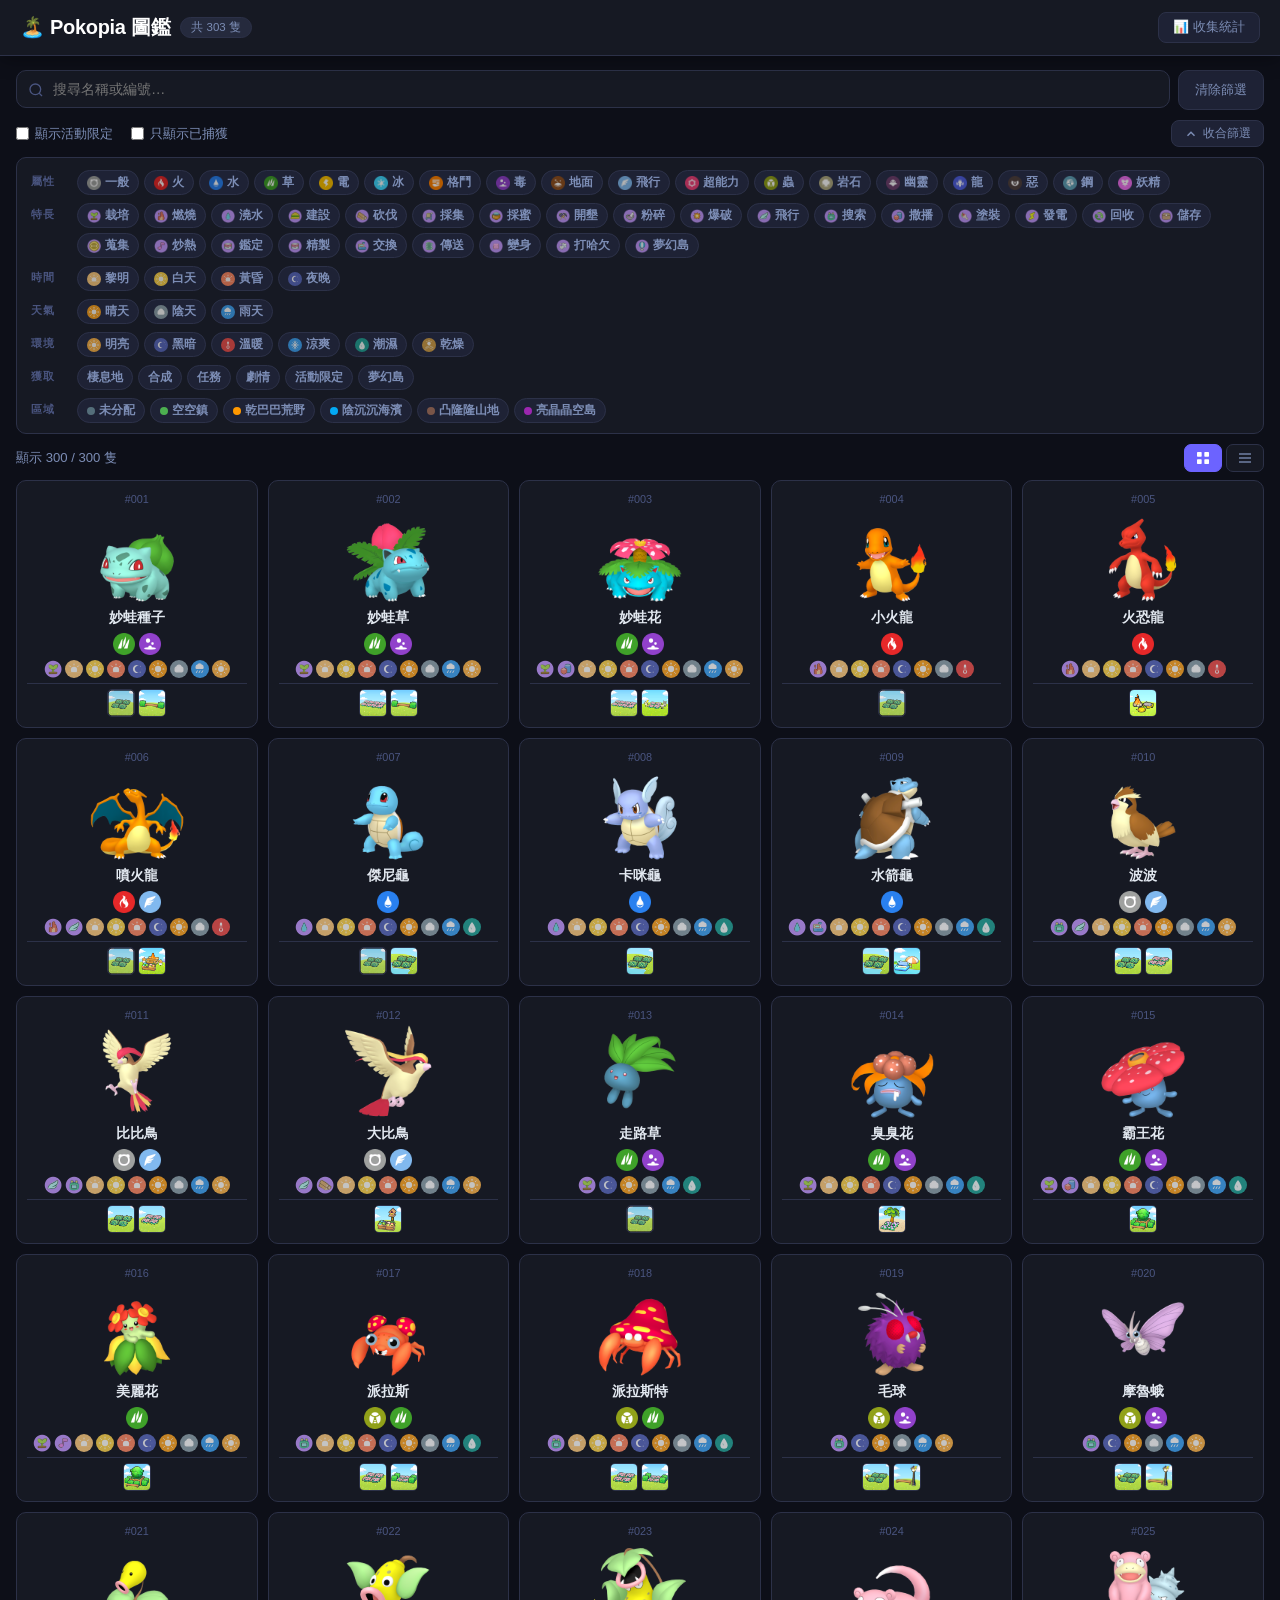
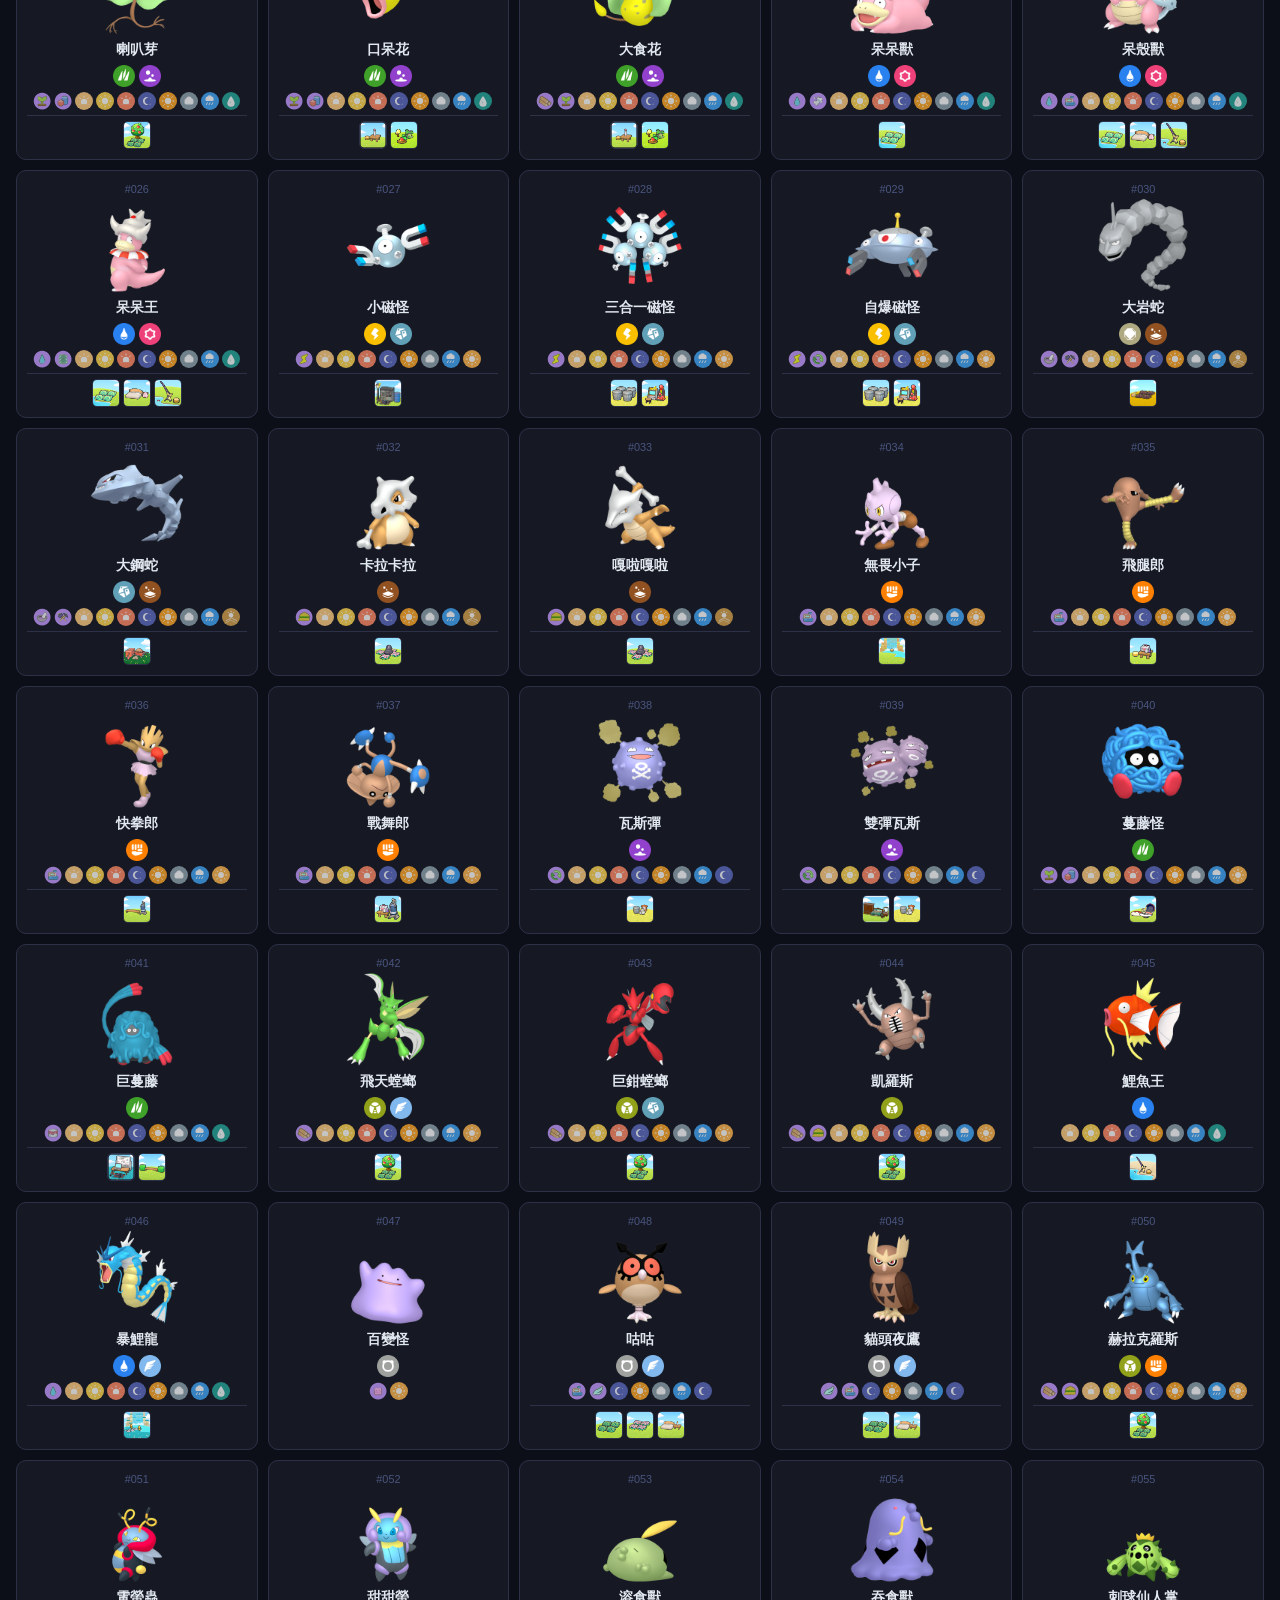
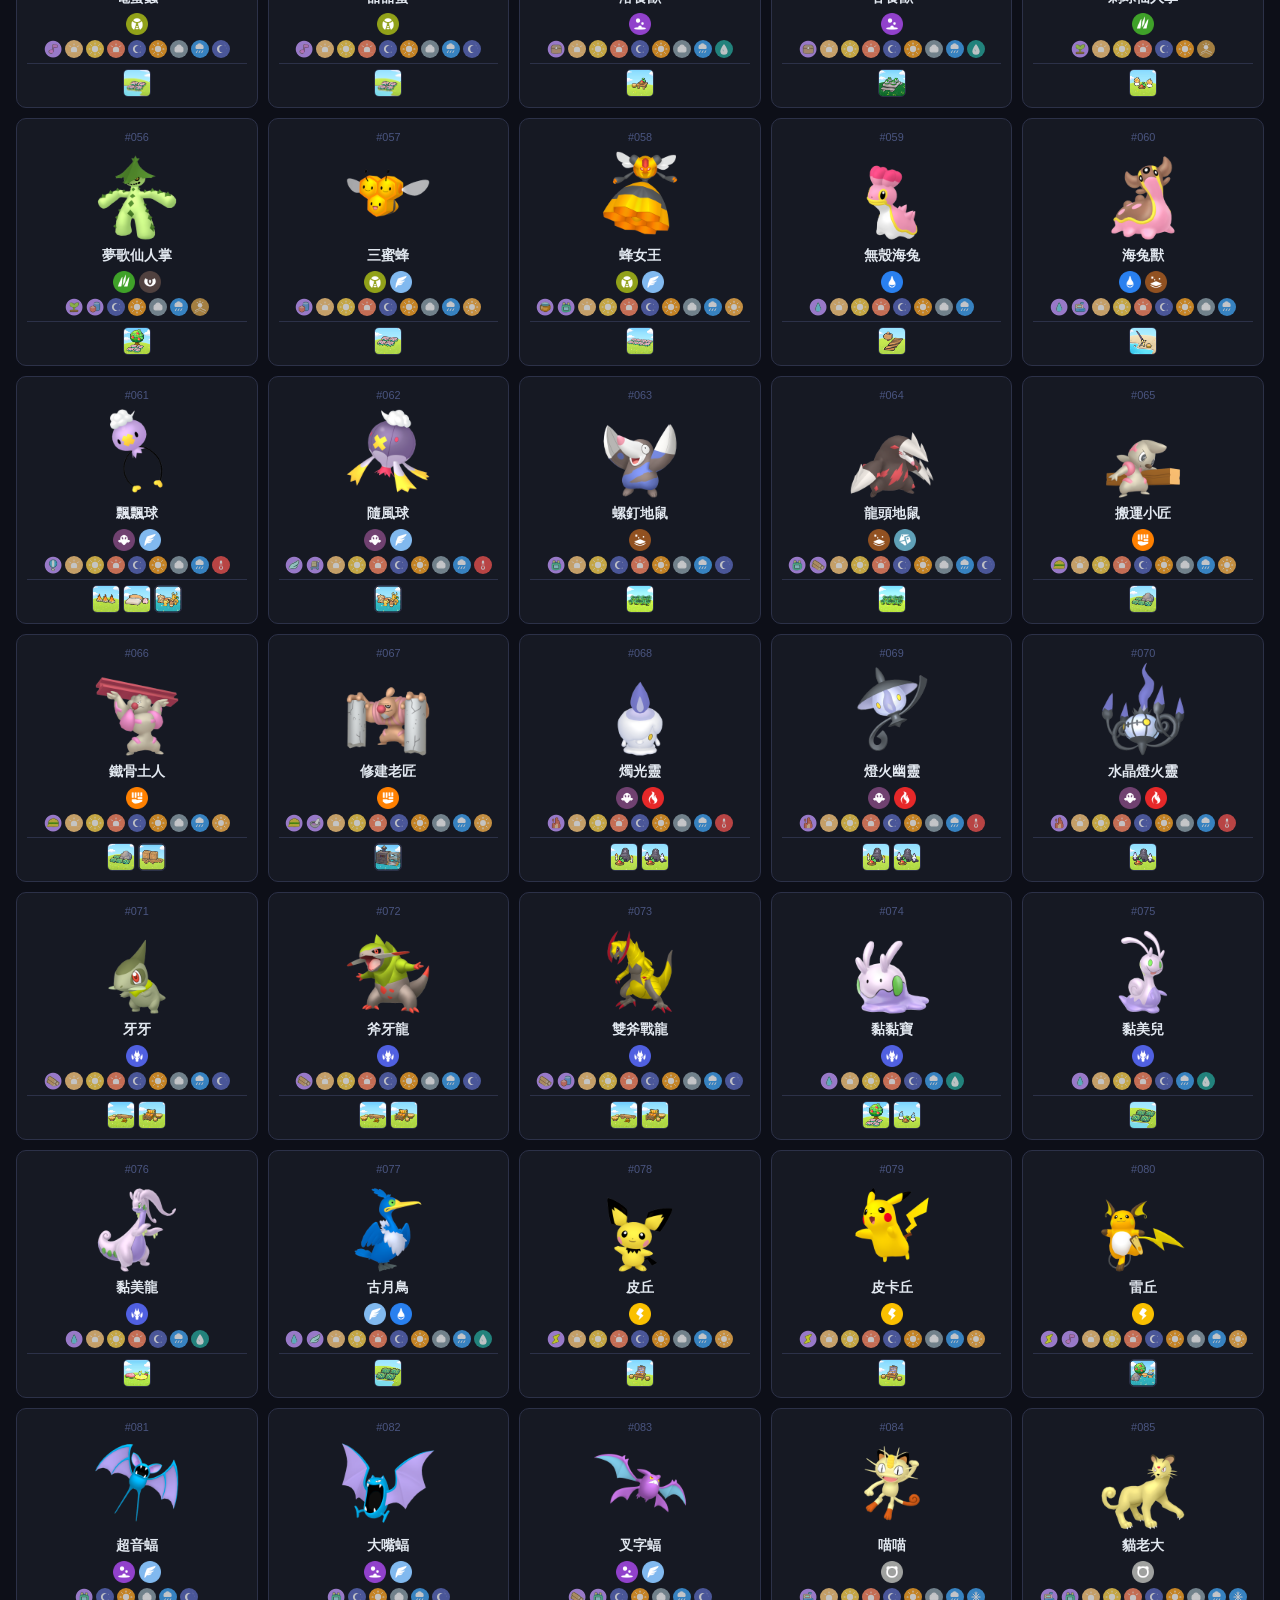
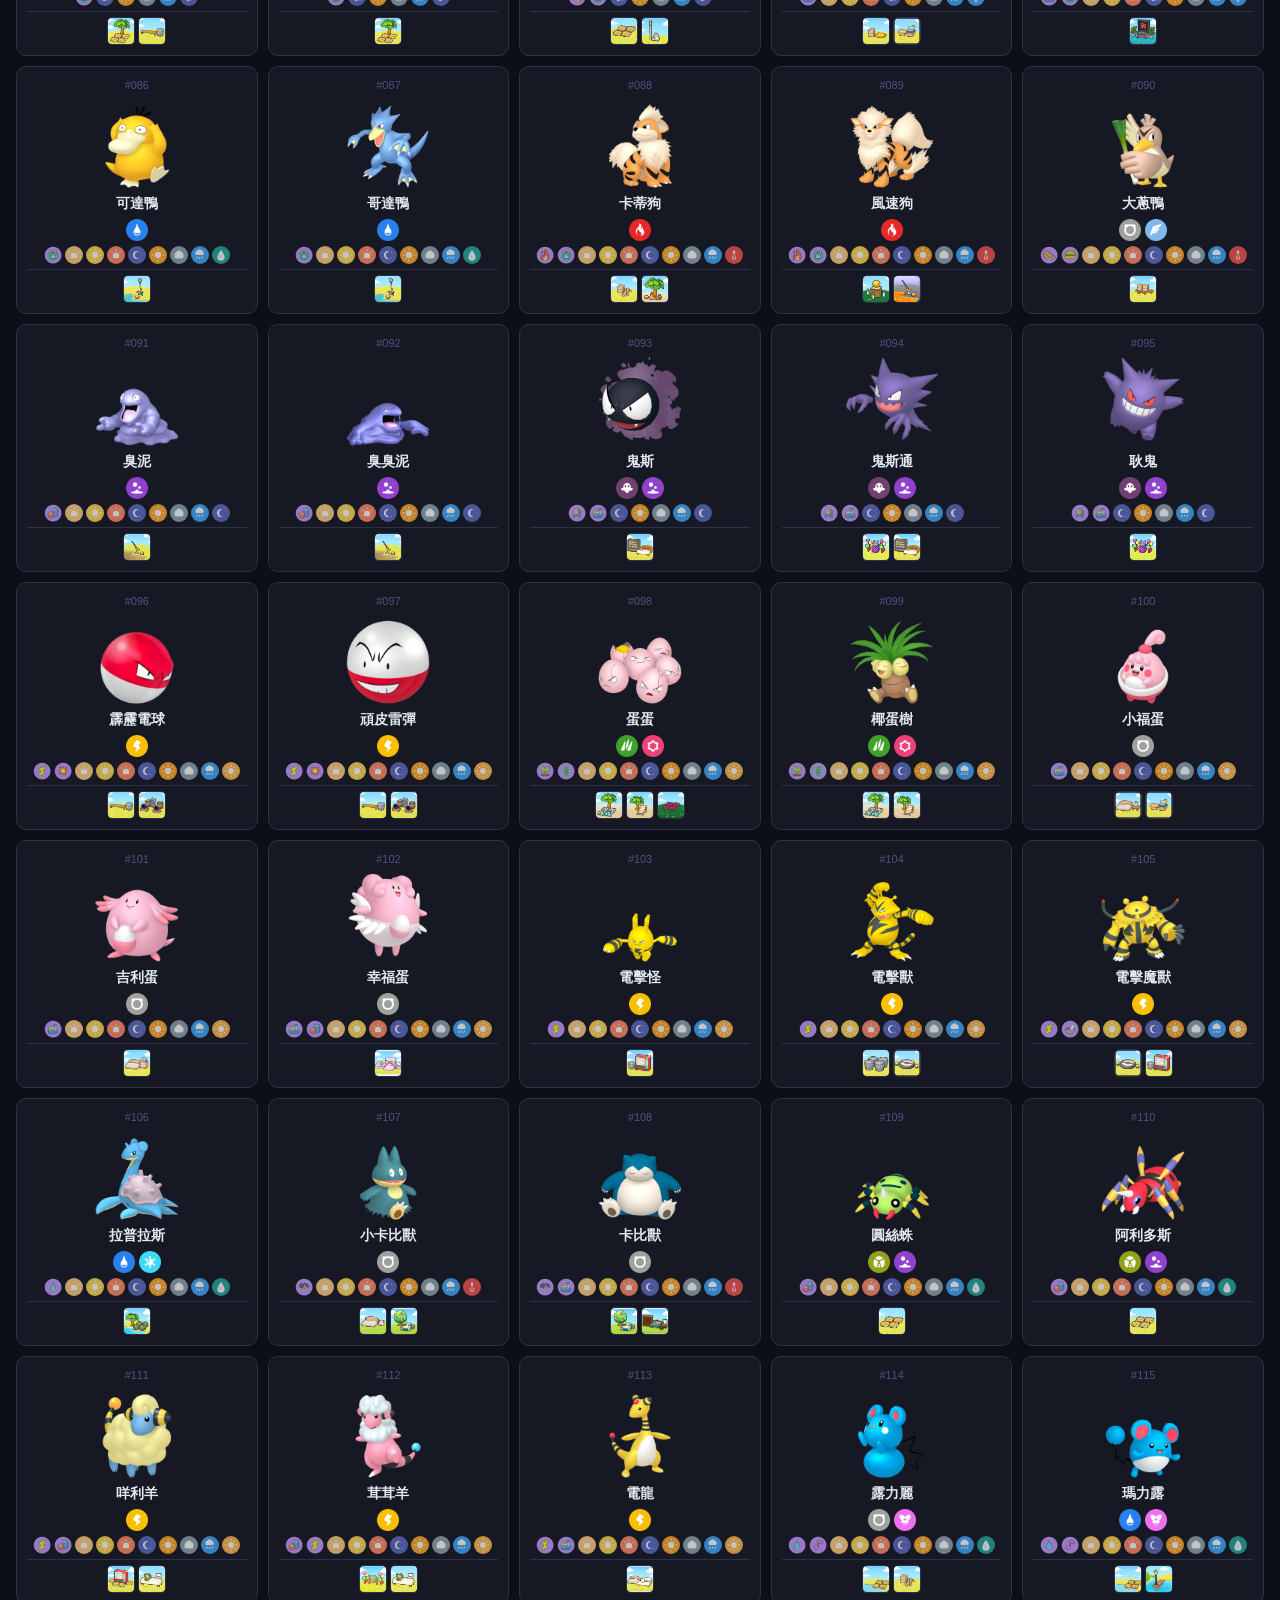
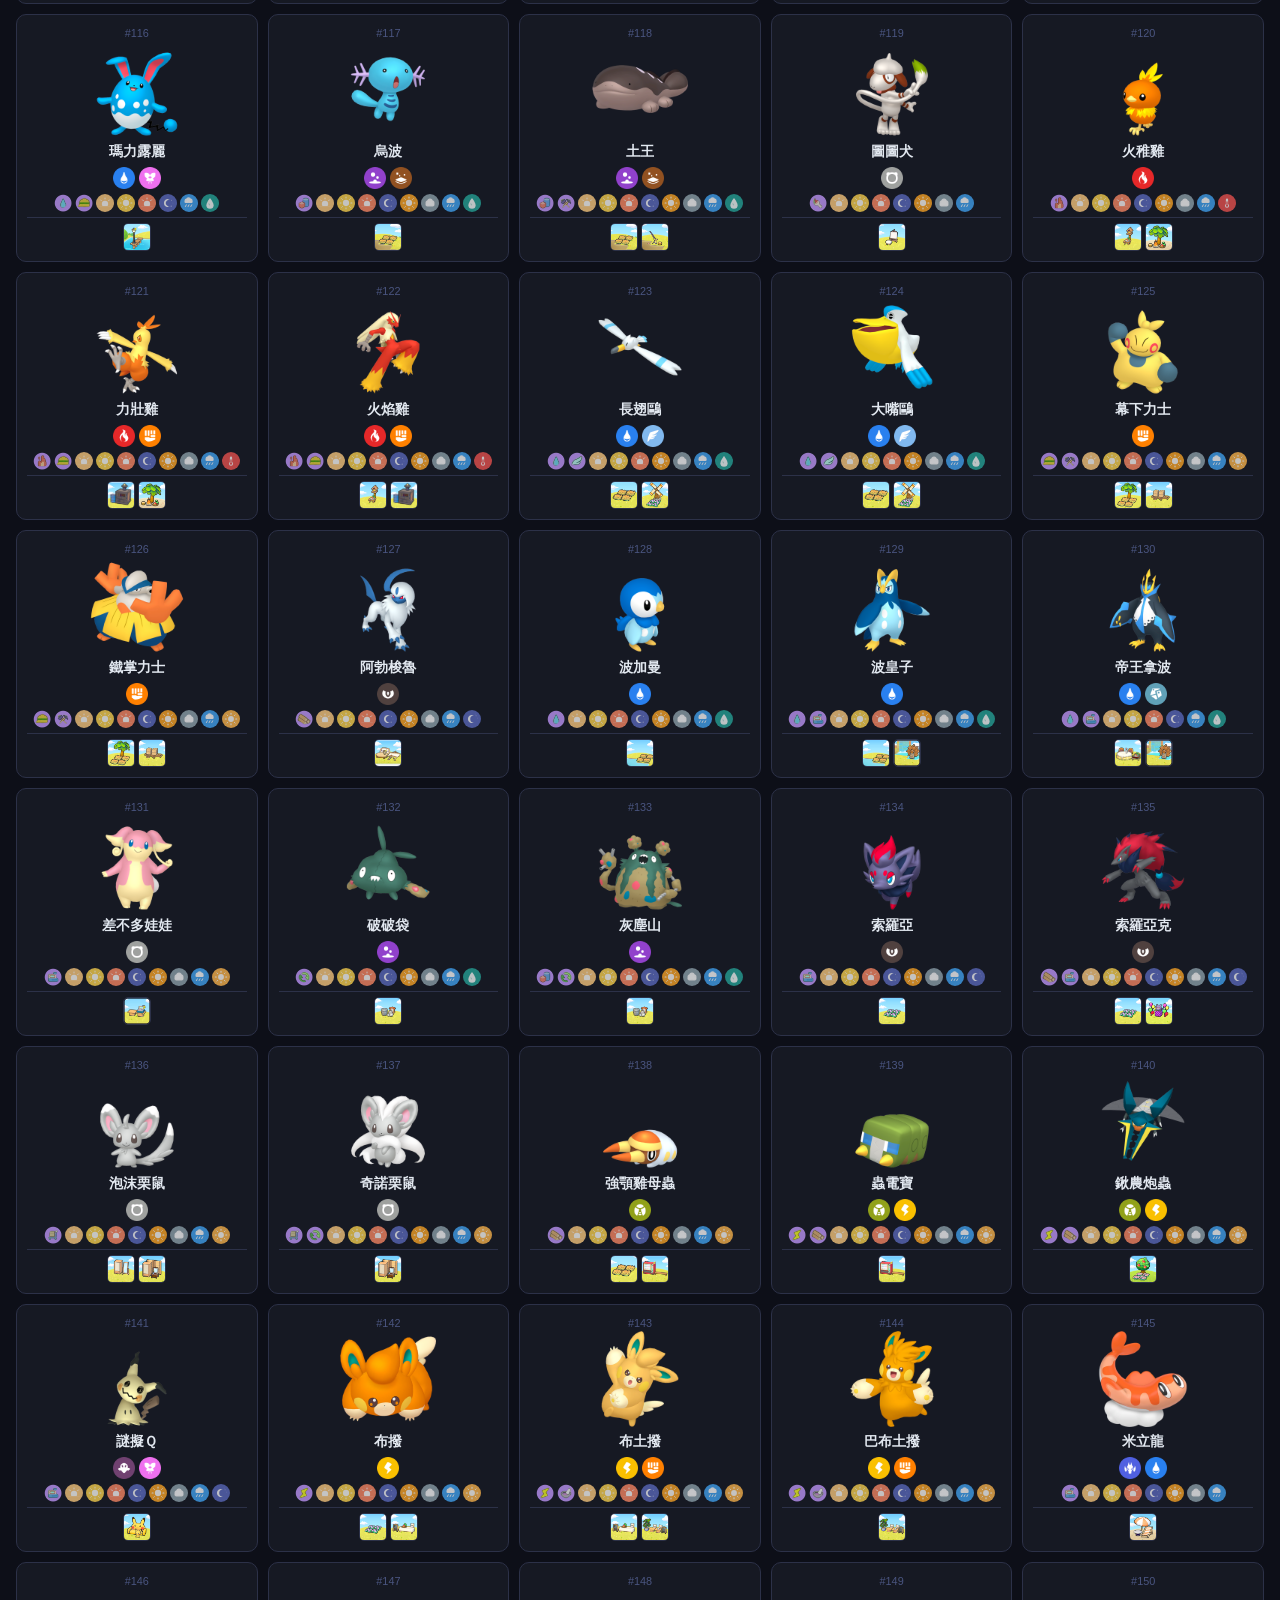
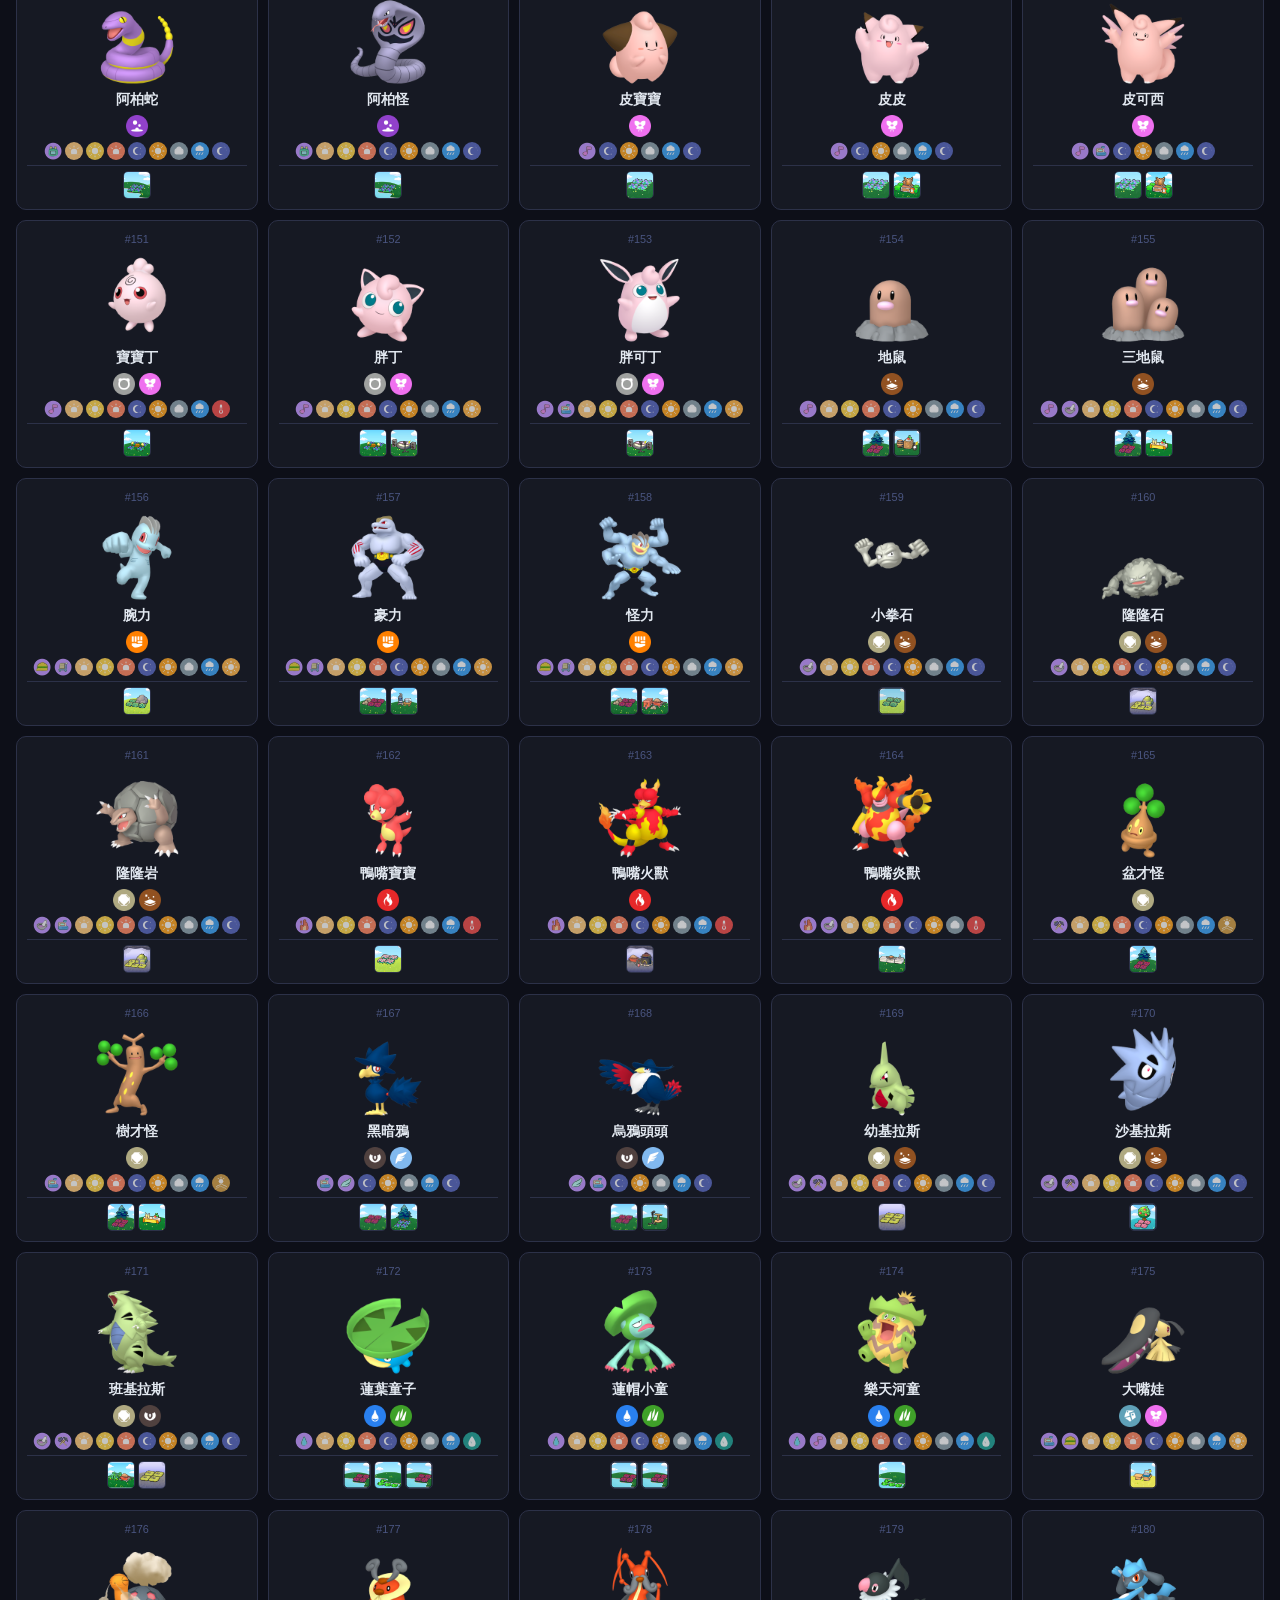
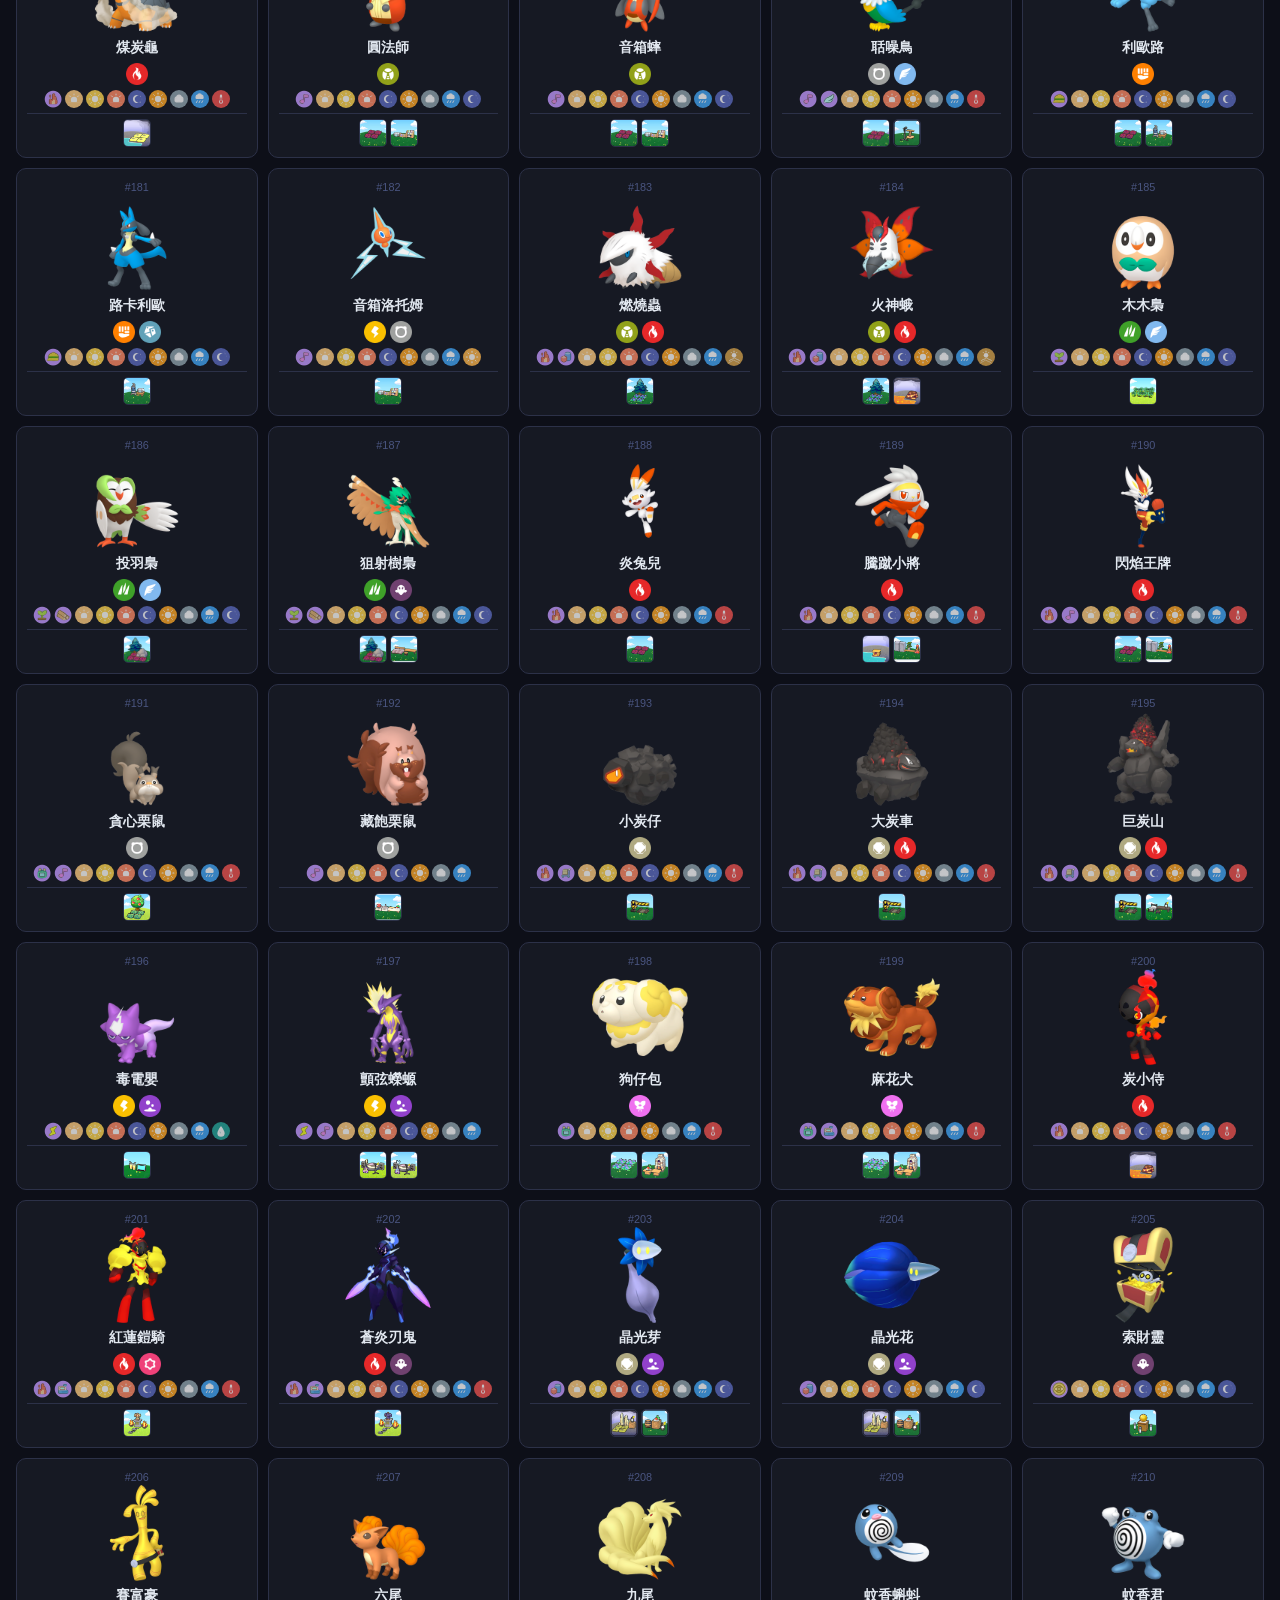
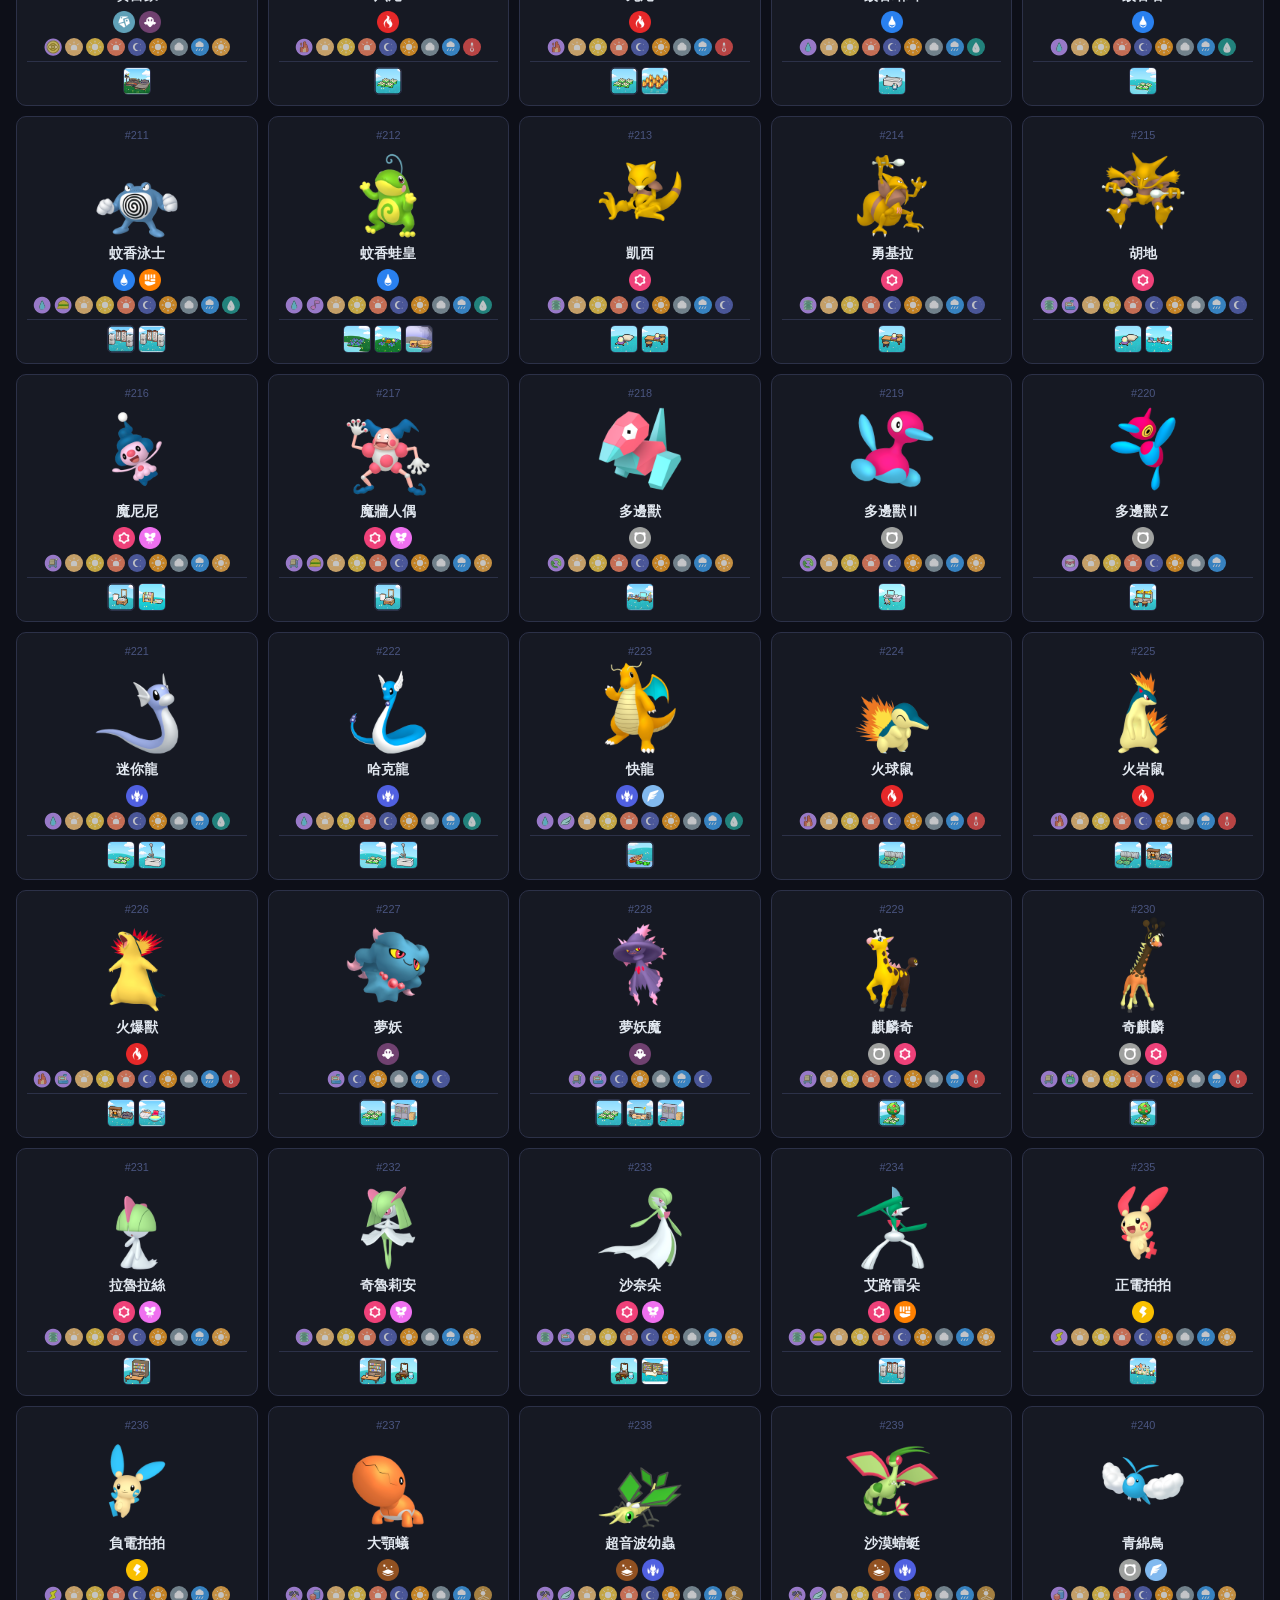
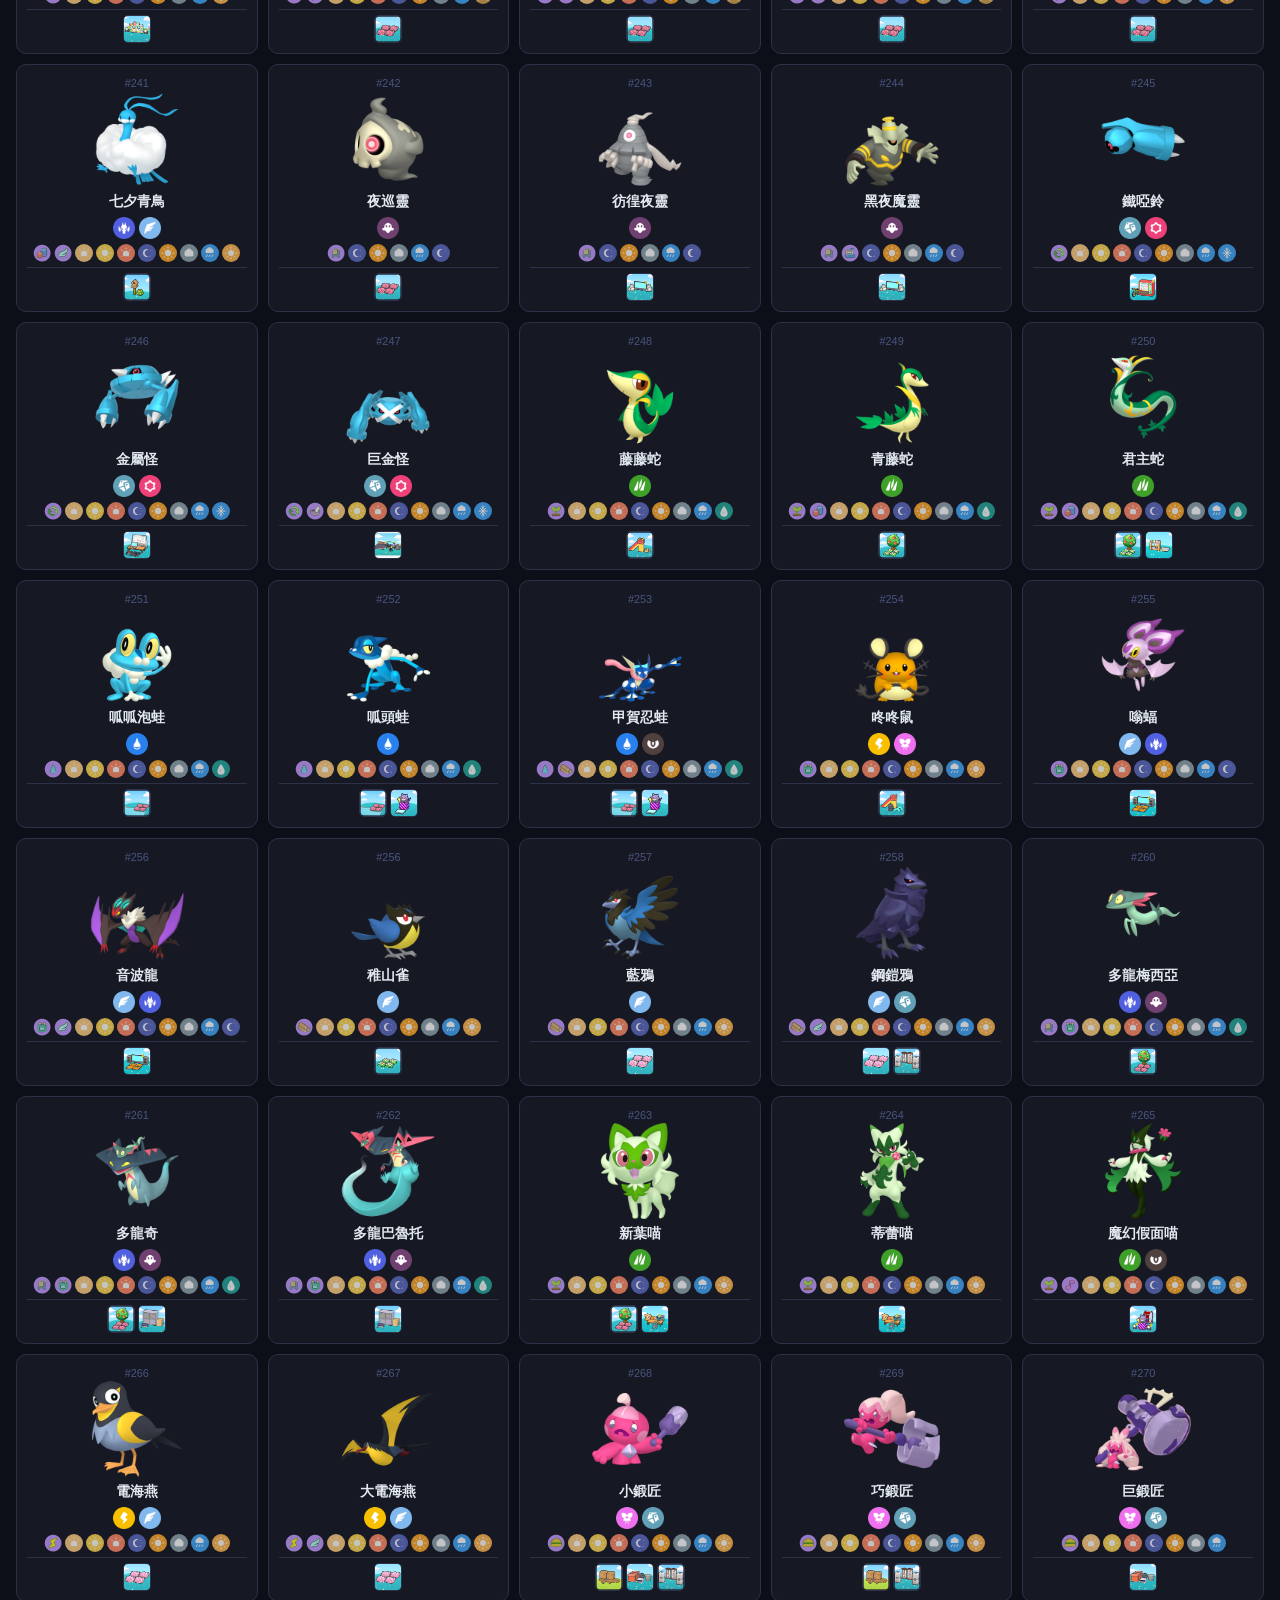
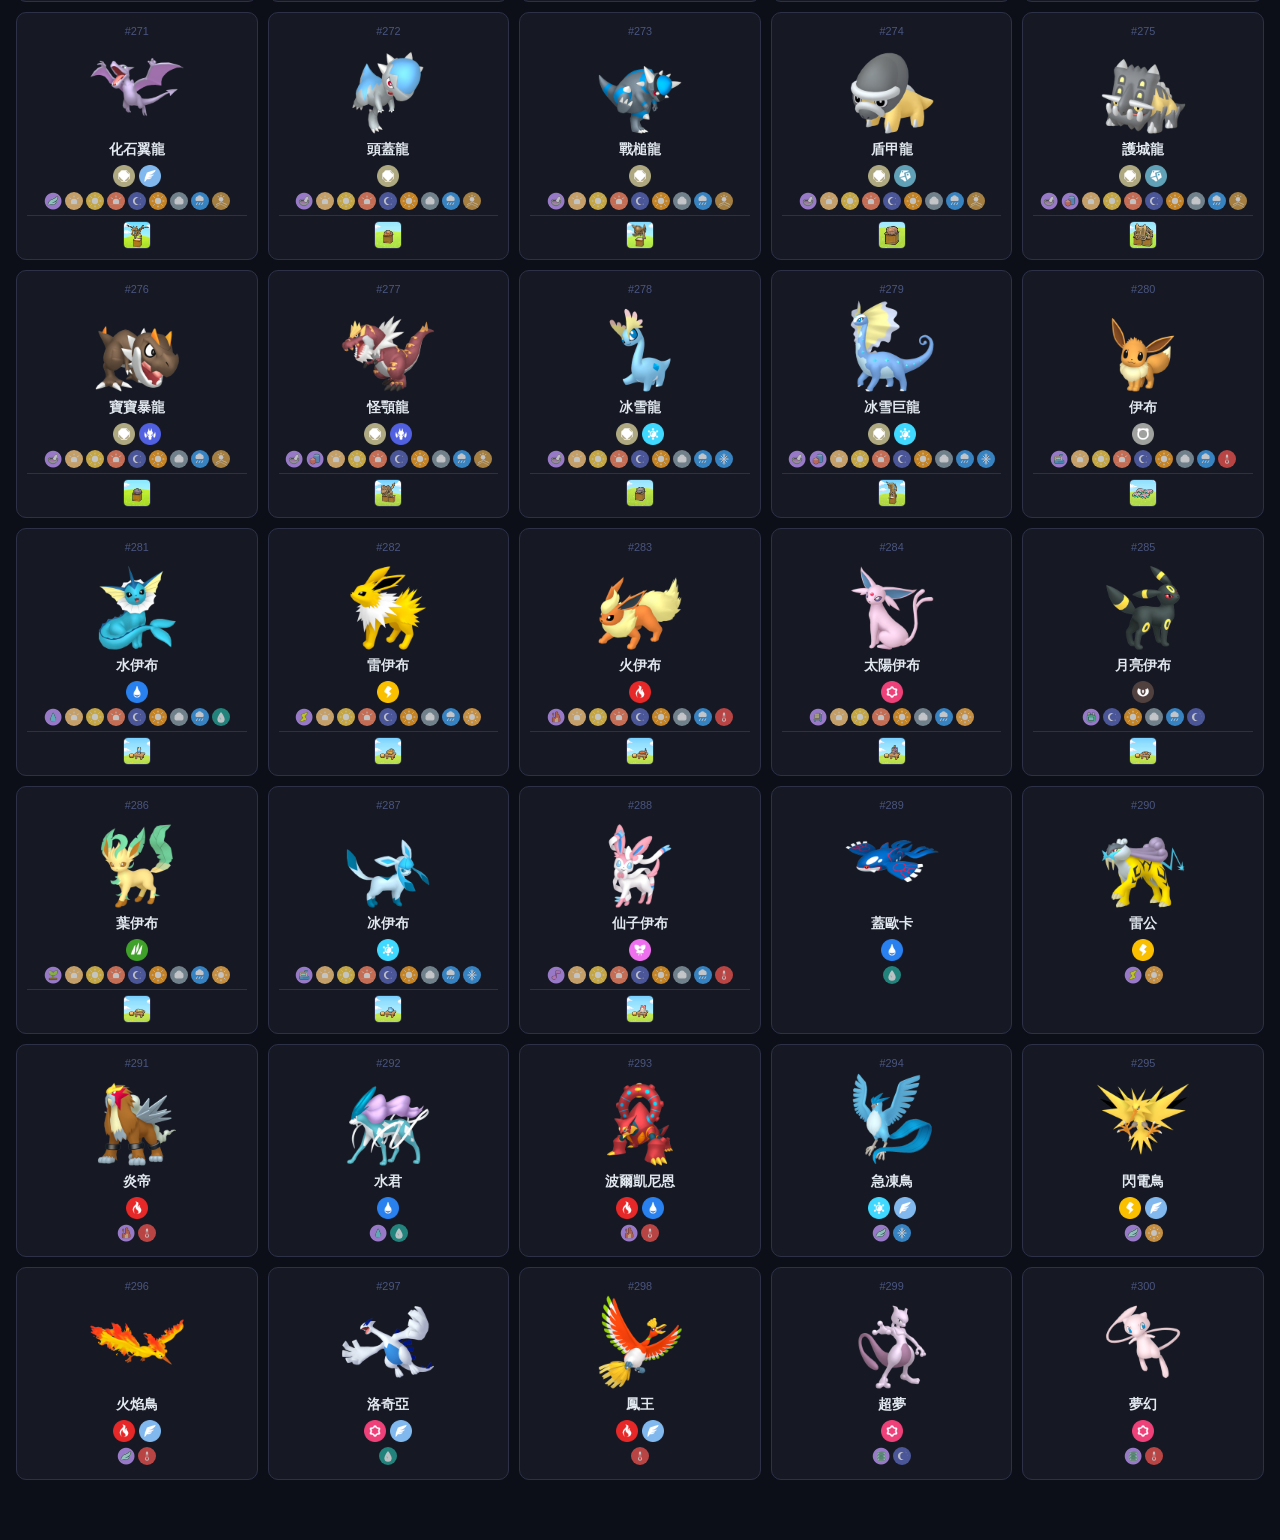
==== commit b20e852c: "Initial commit: Pokopia 寶可夢圖鑑網站 - 303 隻寶可夢完整資料 (pokemon.json) - 所有寶可夢圖片、棲息地圖片、屬性/特長/時間/天氣/環境圖示 - 篩選功" ====
--- a/index.html
+++ b/index.html
@@ -1,469 +1,116 @@
 <!DOCTYPE html>
 <html lang="zh-TW">
 <head>
-<meta charset="UTF-8">
-<meta name="viewport" content="width=device-width, initial-scale=1.0">
-<title>Pokémon Pokopia 圖鑑</title>
-<link href="https://fonts.googleapis.com/css2?family=Noto+Sans+TC:wght@400;500;700;900&family=Nunito:wght@700;800;900&display=swap" rel="stylesheet">
-<style>
-:root {
-  --sky:#e8f4fd;--grass:#7ec850;--cream:#fffaf0;--card:#fff;
-  --border:#e0d5c5;--accent:#ff6b6b;--accent2:#ffb347;
-  --blue:#4db8ff;--purple:#b088f9;--green:#5fd97a;
-  --text:#3d2f1e;--text2:#7a6555;--text3:#b0a090;
-  --shadow:0 4px 16px rgba(100,70,40,.12);
-  --shadow2:0 8px 32px rgba(100,70,40,.18);
-  --r:20px;
-}
-*{box-sizing:border-box;margin:0;padding:0}
-body{background:var(--sky);background-image:radial-gradient(ellipse 80% 30% at 50% 100%,rgba(126,200,80,.22) 0%,transparent 70%),radial-gradient(circle at 10% 20%,rgba(255,200,100,.1) 0%,transparent 50%);min-height:100vh;font-family:'Noto Sans TC',sans-serif;color:var(--text)}
-
-/* HEADER */
-header{background:linear-gradient(180deg,#ff6b6b 0%,#ff8c42 100%);position:sticky;top:0;z-index:100;box-shadow:0 4px 20px rgba(255,100,60,.3)}
-.hstripe{height:5px;background:repeating-linear-gradient(90deg,rgba(255,255,255,.3) 0,rgba(255,255,255,.3) 12px,transparent 12px,transparent 20px)}
-.hinner{max-width:1300px;margin:0 auto;padding:12px 20px;display:flex;align-items:center;gap:16px;flex-wrap:wrap}
-.logo-area{display:flex;align-items:center;gap:10px}
-.logo-ball{width:48px;height:48px;filter:drop-shadow(0 3px 8px rgba(0,0,0,.3));flex-shrink:0}
-.logo-text{font-family:'Nunito',sans-serif;font-weight:900;line-height:1.1}
-.logo-text .l1{font-size:11px;color:rgba(255,255,255,.85);letter-spacing:2px;text-transform:uppercase}
-.logo-text .l2{font-size:22px;color:#fff;text-shadow:0 2px 8px rgba(0,0,0,.2)}
-.stats-area{margin-left:auto;display:flex;align-items:center;gap:12px}
-.stat-pill{background:rgba(255,255,255,.2);border:2px solid rgba(255,255,255,.35);border-radius:999px;padding:6px 14px;text-align:center;min-width:68px}
-.stat-pill .num{font-family:'Nunito',sans-serif;font-size:20px;font-weight:900;color:#fff;line-height:1}
-.stat-pill .lbl{font-size:10px;color:rgba(255,255,255,.8);margin-top:1px}
-.prog-wrap{position:relative;width:58px;height:58px}
-.prog-wrap svg{transform:rotate(-90deg)}
-.prog-track{stroke:rgba(255,255,255,.25)}
-.prog-fill{stroke:#fff;stroke-dasharray:145;stroke-dashoffset:145;transition:stroke-dashoffset .9s cubic-bezier(.4,0,.2,1);stroke-linecap:round}
-.prog-lbl{position:absolute;inset:0;display:flex;align-items:center;justify-content:center;font-family:'Nunito',sans-serif;font-size:12px;font-weight:900;color:#fff}
-.grass-deco{height:20px;background:url("data:image/svg+xml,%3Csvg xmlns='http://www.w3.org/2000/svg' viewBox='0 0 100 20'%3E%3Cpath d='M0,20 Q5,5 10,20 Q15,5 20,20 Q25,5 30,20 Q35,5 40,20 Q45,5 50,20 Q55,5 60,20 Q65,5 70,20 Q75,5 80,20 Q85,5 90,20 Q95,5 100,20 Z' fill='%237ec850'/%3E%3C/svg%3E") repeat-x;background-size:100px 20px;background-color:#ff8c42}
-
-/* CONTROLS */
-.ctrl{max-width:1300px;margin:0 auto;padding:16px 20px 0}
-.search-row{display:flex;gap:8px;margin-bottom:12px;flex-wrap:wrap}
-.sbox{position:relative;flex:1;min-width:200px}
-.sbox input{width:100%;background:#fff;border:2.5px solid var(--border);border-radius:999px;padding:11px 18px 11px 44px;font-size:14px;font-family:inherit;color:var(--text);outline:none;transition:border-color .2s,box-shadow .2s;box-shadow:0 2px 8px rgba(0,0,0,.06)}
-.sbox input:focus{border-color:var(--accent);box-shadow:0 0 0 3px rgba(255,107,107,.15)}
-.sbox input::placeholder{color:var(--text3)}
-.sbox .si{position:absolute;left:16px;top:50%;transform:translateY(-50%);font-size:18px}
-.fbtn-row{display:flex;gap:6px;flex-wrap:wrap}
-.fbtn{background:#fff;border:2.5px solid var(--border);border-radius:999px;padding:8px 18px;font-size:13px;font-weight:700;font-family:inherit;color:var(--text2);cursor:pointer;transition:all .18s;box-shadow:0 2px 8px rgba(0,0,0,.05)}
-.fbtn:hover{border-color:var(--accent);color:var(--accent)}
-.fbtn.active{background:var(--accent);border-color:var(--accent);color:#fff;box-shadow:0 4px 12px rgba(255,107,107,.3)}
-.fbtn.ga.active{background:var(--green);border-color:var(--green);color:#fff;box-shadow:0 4px 12px rgba(95,217,122,.3)}
-.fbtn.ba.active{background:var(--blue);border-color:var(--blue);color:#fff;box-shadow:0 4px 12px rgba(77,184,255,.3)}
-.chip-row{display:flex;gap:6px;flex-wrap:wrap;margin-bottom:10px}
-.chip{background:#fff;border:2px solid var(--border);border-radius:999px;padding:4px 14px;font-size:12px;font-weight:700;color:var(--text2);cursor:pointer;transition:all .15s}
-.chip:hover{border-color:var(--blue);color:var(--blue)}
-.chip.active{background:var(--blue);border-color:var(--blue);color:#fff}
-.rchip{background:#fff;border:2px solid var(--border);border-radius:999px;padding:4px 14px;font-size:12px;font-weight:700;color:var(--text2);cursor:pointer;transition:all .15s}
-.rchip:hover{opacity:.8}
-.rchip.active.普通{background:#5fd97a;border-color:#5fd97a;color:#fff}
-.rchip.active.稀有{background:var(--blue);border-color:var(--blue);color:#fff}
-.rchip.active.非常稀有{background:var(--accent2);border-color:var(--accent2);color:#fff}
-.rchip.active.特殊{background:var(--purple);border-color:var(--purple);color:#fff}
-.bulk-row{display:flex;gap:8px;align-items:center;flex-wrap:wrap;margin-bottom:14px;padding-top:4px}
-.blk-lbl{font-size:12px;color:var(--text3);font-weight:700}
-.blk-btn{background:#fff;border:2px solid var(--border);border-radius:999px;padding:5px 14px;font-size:12px;font-weight:700;color:var(--text2);cursor:pointer;font-family:inherit;transition:all .15s}
-.blk-btn:hover{border-color:var(--green);color:var(--green)}
-.blk-btn.danger:hover{border-color:var(--accent);color:var(--accent)}
-.result-info{font-size:12px;color:var(--text3);margin-bottom:12px;font-weight:700}
-
-/* MAIN */
-main{max-width:1300px;margin:0 auto;padding:0 20px 40px}
-.grid{display:grid;grid-template-columns:repeat(auto-fill,minmax(175px,1fr));gap:14px}
-
-/* CARD */
-.card{background:#fff;border:3px solid var(--border);border-radius:var(--r);padding:14px 14px 12px;cursor:default;transition:all .22s cubic-bezier(.4,0,.2,1);position:relative;overflow:hidden;box-shadow:var(--shadow);animation:popIn .35s cubic-bezier(.4,0,.2,1) both}
-@keyframes popIn{from{opacity:0;transform:scale(.88) translateY(10px)}to{opacity:1;transform:scale(1) translateY(0)}}
-.card::before{content:'';position:absolute;top:0;left:0;right:0;height:72px;background:linear-gradient(180deg,#f0f8ff 0%,transparent 100%);border-radius:var(--r) var(--r) 0 0;pointer-events:none}
-.card:hover{transform:translateY(-5px) scale(1.02);border-color:var(--accent);box-shadow:var(--shadow2)}
-.card.caught{border-color:#5fd97a;background:linear-gradient(180deg,#f0fff4 0%,#fff 50%)}
-.card.caught:hover{border-color:var(--green);box-shadow:0 8px 28px rgba(95,217,122,.25)}
-.rstripe{position:absolute;top:0;left:0;right:0;height:4px;border-radius:var(--r) var(--r) 0 0}
-.rstripe.普通{background:#5fd97a}
-.rstripe.稀有{background:var(--blue)}
-.rstripe.非常稀有{background:linear-gradient(90deg,var(--accent2),#ffda48)}
-.rstripe.特殊{background:linear-gradient(90deg,var(--purple),#f9a8d4)}
-.pimg{width:90px;height:90px;margin:8px auto 4px;display:flex;align-items:center;justify-content:center}
-.pimg img{width:84px;height:84px;object-fit:contain;image-rendering:pixelated;filter:drop-shadow(0 4px 8px rgba(0,0,0,.12));transition:transform .3s}
-.card:hover .pimg img{transform:scale(1.12) translateY(-3px)}
-.card.caught .pimg img{filter:drop-shadow(0 4px 8px rgba(95,217,122,.3))}
-.pimg .noimg{width:84px;height:84px;border-radius:50%;background:#f5f0e8;display:flex;align-items:center;justify-content:center;font-size:32px;color:var(--text3)}
-.cno{font-size:10px;font-weight:700;color:var(--text3);letter-spacing:1px;text-align:center;margin-bottom:2px}
-.cname{font-size:14px;font-weight:900;color:var(--text);text-align:center;margin-bottom:8px;font-family:'Nunito',sans-serif}
-.card.caught .cname{color:#2a9b47}
-.cskills{display:flex;flex-wrap:wrap;gap:3px;justify-content:center;margin-bottom:8px;min-height:20px}
-.stag{background:#eef6ff;border:1.5px solid #c5dfff;color:#3a7bd5;border-radius:6px;padding:1px 7px;font-size:10px;font-weight:700}
-.chabitat{font-size:10px;color:var(--text3);text-align:center;margin-bottom:6px;white-space:nowrap;overflow:hidden;text-overflow:ellipsis}
-.cnote{font-size:10px;color:var(--accent2);font-weight:700;text-align:center;margin-bottom:4px}
-.cfoot{display:flex;justify-content:space-between;align-items:center;border-top:1.5px dashed #ede5d8;padding-top:8px;margin-top:4px}
-.rbadge{font-size:10px;font-weight:700;border-radius:999px;padding:2px 8px}
-.rbadge.普通{background:#dcfce7;color:#16a34a}
-.rbadge.稀有{background:#dbeafe;color:#1d4ed8}
-.rbadge.非常稀有{background:#fff7ed;color:#c2410c}
-.rbadge.特殊{background:#f3e8ff;color:#7c3aed}
-
-/* POKEBALL BTN */
-.pb-btn{width:36px;height:36px;border:none;background:transparent;cursor:pointer;padding:0;flex-shrink:0;transition:transform .2s}
-.pb-btn:hover{transform:scale(1.18) rotate(10deg)}
-@keyframes throwBall{0%{transform:scale(1) rotate(0)}30%{transform:scale(1.4) rotate(20deg)}55%{transform:scale(.9) rotate(-10deg)}75%{transform:scale(1.05) rotate(5deg)}100%{transform:scale(1) rotate(0)}}
-.pb-btn.throw{animation:throwBall .5s ease}
-
-/* EMPTY */
-.empty-s{grid-column:1/-1;text-align:center;padding:80px 20px;color:var(--text3)}
-.empty-s .ei{font-size:64px;margin-bottom:16px}
-.empty-s .et{font-size:18px;font-weight:700}
-
-/* TOAST */
-#toast{position:fixed;bottom:30px;left:50%;transform:translateX(-50%) translateY(30px);background:#fff;border:3px solid var(--green);border-radius:999px;padding:10px 24px;font-size:14px;font-weight:900;color:#2a9b47;pointer-events:none;opacity:0;transition:all .3s cubic-bezier(.4,0,.2,1);z-index:999;box-shadow:0 6px 24px rgba(95,217,122,.3);white-space:nowrap}
-#toast.show{opacity:1;transform:translateX(-50%) translateY(0)}
-#toast.unc{border-color:var(--accent);color:var(--accent);box-shadow:0 6px 24px rgba(255,107,107,.25)}
-
-/* SCROLL TOP */
-#scrollTop{position:fixed;bottom:24px;right:24px;width:48px;height:48px;background:linear-gradient(135deg,var(--accent),var(--accent2));border:none;border-radius:50%;font-size:20px;color:#fff;cursor:pointer;display:none;align-items:center;justify-content:center;box-shadow:0 4px 16px rgba(255,107,107,.4);z-index:200;transition:transform .2s}
-#scrollTop.vis{display:flex}
-#scrollTop:hover{transform:scale(1.1) translateY(-2px)}
-
-@media(max-width:600px){.grid{grid-template-columns:repeat(auto-fill,minmax(145px,1fr))}.l2{font-size:18px!important}}
-</style>
+  <meta charset="UTF-8">
+  <meta name="viewport" content="width=device-width, initial-scale=1.0">
+  <title>Pokopia 寶可夢圖鑑</title>
+  <link rel="stylesheet" href="style.css">
 </head>
 <body>
 
 <header>
-  <div class="hinner">
-    <div class="logo-area">
-      <svg class="logo-ball" viewBox="0 0 100 100" xmlns="http://www.w3.org/2000/svg">
-        <circle cx="50" cy="50" r="48" fill="white" stroke="#333" stroke-width="4"/>
-        <path d="M2,50 Q2,2 50,2 Q98,2 98,50 Z" fill="#ff4444"/>
-        <rect x="2" y="46" width="96" height="8" fill="#333"/>
-        <circle cx="50" cy="50" r="14" fill="white" stroke="#333" stroke-width="5"/>
-        <circle cx="50" cy="50" r="7" fill="white" stroke="#555" stroke-width="3"/>
-        <circle cx="16" cy="22" r="5" fill="rgba(255,255,255,0.45)"/>
-      </svg>
-      <div class="logo-text">
-        <div class="l1">Pokémon</div>
-        <div class="l2">POKOPIA 圖鑑</div>
-      </div>
+  <div class="header-inner">
+    <div class="header-left">
+      <h1>🏝️ Pokopia 圖鑑</h1>
+      <span class="header-badge" id="headerStats">共 303 隻</span>
     </div>
-    <div class="stats-area">
-      <div class="stat-pill"><div class="num" id="totalCount">0</div><div class="lbl">全部</div></div>
-      <div class="stat-pill"><div class="num" id="caughtCount">0</div><div class="lbl">已捕捉</div></div>
-      <div class="prog-wrap">
-        <svg width="58" height="58" viewBox="0 0 58 58">
-          <circle class="prog-track" cx="29" cy="29" r="23" fill="none" stroke-width="5"/>
-          <circle class="prog-fill" id="progRing" cx="29" cy="29" r="23" fill="none" stroke-width="5"/>
-        </svg>
-        <div class="prog-lbl" id="progPct">0%</div>
-      </div>
+    <div class="header-right">
+      <button class="header-btn" onclick="openCollectionStats()">📊 收集統計</button>
     </div>
   </div>
-  <div class="grass-deco"></div>
 </header>
 
-<div class="ctrl">
+<div class="panel">
+  <!-- Search row -->
   <div class="search-row">
-    <div class="sbox">
-      <span class="si">🔍</span>
-      <input type="text" id="searchInput" placeholder="搜尋名稱、技能、棲息地…">
+    <div class="search-wrap">
+      <svg class="search-icon" viewBox="0 0 24 24" fill="none" stroke="currentColor" stroke-width="2"><circle cx="11" cy="11" r="8"/><path d="m21 21-4.35-4.35"/></svg>
+      <input type="text" id="searchInput" placeholder="搜尋名稱或編號…" autocomplete="off">
     </div>
-    <div class="fbtn-row">
-      <button class="fbtn active" data-f="all">全部</button>
-      <button class="fbtn ga" data-f="caught">⚾ 已捕捉</button>
-      <button class="fbtn ba" data-f="uncaught">◯ 未捕捉</button>
+    <button class="clear-btn" onclick="clearAll()">清除篩選</button>
+  </div>
+
+  <!-- Toggles + Filter toggle -->
+  <div class="toggle-row">
+    <label class="toggle"><input type="checkbox" id="showEvent" onchange="applyFilters()"><span>顯示活動限定</span></label>
+    <label class="toggle"><input type="checkbox" id="showOnlyOwned" onchange="applyFilters()"><span>只顯示已捕獲</span></label>
+    <button class="filter-toggle-btn" id="filterToggleBtn" onclick="toggleFilters()">
+      <svg id="filterArrow" viewBox="0 0 24 24" fill="none" stroke="currentColor" stroke-width="2.5"><polyline points="18 15 12 9 6 15"/></svg>
+      收合篩選
+    </button>
+  </div>
+
+  <!-- Filter sections -->
+  <div class="filters" id="filtersPanel">
+    <!-- 屬性 -->
+    <div class="filter-row">
+      <span class="filter-row-label">屬性</span>
+      <div class="chips" id="typeFilter"></div>
+    </div>
+    <!-- 特長 -->
+    <div class="filter-row">
+      <span class="filter-row-label">特長</span>
+      <div class="chips" id="specialtyFilter"></div>
+    </div>
+    <!-- 時間 -->
+    <div class="filter-row">
+      <span class="filter-row-label">時間</span>
+      <div class="chips" id="timeFilter"></div>
+    </div>
+    <!-- 天氣 -->
+    <div class="filter-row">
+      <span class="filter-row-label">天氣</span>
+      <div class="chips" id="weatherFilter"></div>
+    </div>
+    <!-- 環境 -->
+    <div class="filter-row">
+      <span class="filter-row-label">環境</span>
+      <div class="chips" id="envFilter"></div>
+    </div>
+    <!-- 獲取方式 -->
+    <div class="filter-row">
+      <span class="filter-row-label">獲取</span>
+      <div class="chips" id="obtainFilter"></div>
+    </div>
+    <!-- 分配區域 -->
+    <div class="filter-row">
+      <span class="filter-row-label">區域</span>
+      <div class="chips" id="areaFilter"></div>
     </div>
   </div>
-  <div class="chip-row" id="skillChips"><div class="chip active" data-sk="all">全部技能</div></div>
-  <div class="chip-row" id="rarityChips">
-    <div class="rchip active" data-r="all">全部稀有度</div>
-    <div class="rchip 普通" data-r="普通">🟢 普通</div>
-    <div class="rchip 稀有" data-r="稀有">🔵 稀有</div>
-    <div class="rchip 非常稀有" data-r="非常稀有">🟡 非常稀有</div>
-    <div class="rchip 特殊" data-r="特殊">💜 特殊</div>
-  </div>
-  <div class="bulk-row">
-    <span class="blk-lbl">批量操作：</span>
-    <button class="blk-btn" id="catchVisible">⊕ 全部標記為已捕捉</button>
-    <button class="blk-btn danger" id="resetAll">↺ 重置全部記錄</button>
-  </div>
-  <div class="result-info" id="resultInfo"></div>
 </div>
 
-<main><div class="grid" id="grid"></div></main>
-<button id="scrollTop" onclick="window.scrollTo({top:0,behavior:'smooth'})">↑</button>
-<div id="toast"></div>
+<!-- Results bar -->
+<div class="results-bar">
+  <span id="resultCount"></span>
+  <div class="view-btns">
+    <button id="btnGrid" class="vbtn active" onclick="setView('grid')">
+      <svg viewBox="0 0 24 24" fill="currentColor"><rect x="3" y="3" width="7" height="7" rx="1"/><rect x="14" y="3" width="7" height="7" rx="1"/><rect x="3" y="14" width="7" height="7" rx="1"/><rect x="14" y="14" width="7" height="7" rx="1"/></svg>
+    </button>
+    <button id="btnList" class="vbtn" onclick="setView('list')">
+      <svg viewBox="0 0 24 24" fill="none" stroke="currentColor" stroke-width="2"><line x1="3" y1="6" x2="21" y2="6"/><line x1="3" y1="12" x2="21" y2="12"/><line x1="3" y1="18" x2="21" y2="18"/></svg>
+    </button>
+  </div>
+</div>
 
-<script>
-const POKEDEX=[
-  {no:"001",img:1,  name:"妙蛙種子",  move:"樹葉",  sk:["栽培"],              h:"綠色草叢",           r:"普通"},
-  {no:"002",img:2,  name:"妙蛙草",    move:"–",     sk:["栽培"],              h:"滿是鮮花的景色",     r:"稀有"},
-  {no:"003",img:3,  name:"妙蛙花",    move:"–",     sk:["栽培","散佈"],       h:"滿是鮮花的景色",     r:"非常稀有",note:"乾燥荒野之鎮"},
-  {no:"004",img:4,  name:"小火龍",    move:"–",     sk:["燃燒"],              h:"綠色草叢",           r:"普通"},
-  {no:"005",img:5,  name:"火恐龍",    move:"–",     sk:["燃燒"],              h:"露營組",             r:"稀有",note:"乾燥荒野之鎮"},
-  {no:"006",img:6,  name:"噴火龍",    move:"–",     sk:["燃燒","飛翔"],       h:"綠色草叢",           r:"非常稀有"},
-  {no:"007",img:7,  name:"傑尼龜",    move:"水槍",  sk:["潤澤"],              h:"綠色草叢",           r:"普通"},
-  {no:"008",img:8,  name:"卡咪龜",    move:"–",     sk:["潤澤"],              h:"潤澤的草叢",         r:"稀有"},
-  {no:"009",img:9,  name:"水箭龜",    move:"–",     sk:["潤澤","交易"],       h:"潤澤的草叢",         r:"非常稀有"},
-  {no:"010",img:16, name:"波波",      move:"–",     sk:["飛翔","尋物"],       h:"高台的草叢",         r:"普通"},
-  {no:"011",img:17, name:"比比鳥",    move:"–",     sk:["飛翔","尋物"],       h:"高台的草叢",         r:"稀有"},
-  {no:"013",img:43, name:"走路草",    move:"–",     sk:["栽培"],              h:"綠色草叢",           r:"普通"},
-  {no:"014",img:45, name:"臭臭花",    move:"–",     sk:["栽培"],              h:"南國風情",           r:"普通"},
-  {no:"017",img:46, name:"派拉斯",    move:"–",     sk:["尋物"],              h:"高台的花田",         r:"普通"},
-  {no:"018",img:47, name:"派拉斯特",  move:"–",     sk:["尋物"],              h:"高台的花田",         r:"稀有"},
-  {no:"019",img:52, name:"毛球",      move:"–",     sk:["尋物"],              h:"被照亮的草叢",       r:"普通"},
-  {no:"020",img:53, name:"摩魯蛾",    move:"–",     sk:["尋物"],              h:"被照亮的草叢",       r:"稀有"},
-  {no:"021",img:69, name:"喇叭芽",    move:"–",     sk:["栽培","散佈"],       h:"樹蔭的草叢",         r:"普通"},
-  {no:"022",img:71, name:"口呆花",    move:"–",     sk:["栽培","散佈"],       h:"華麗的桌子",         r:"稀有"},
-  {no:"024",img:79, name:"呆呆獸",    move:"–",     sk:["潤澤","打哈欠"],     h:"岸邊的草叢",         r:"普通"},
-  {no:"025",img:80, name:"呆殼獸",    move:"–",     sk:["潤澤","交易"],       h:"岸邊的草叢",         r:"非常稀有"},
-  {no:"026",img:199,name:"呆呆王",    move:"–",     sk:["潤澤","瞬間移動"],   h:"岸邊的草叢",         r:"非常稀有"},
-  {no:"028",img:81, name:"三合一磁怪",move:"–",     sk:["發電"],              h:"滿滿的垃圾桶",       r:"稀有"},
-  {no:"030",img:95, name:"大岩蛇",    move:"–",     sk:["粉碎","整地"],       h:"沙沙的草叢",         r:"普通"},
-  {no:"032",img:104,name:"卡拉卡拉",  move:"–",     sk:["建築"],              h:"被花圍繞的墳墓",     r:"普通"},
-  {no:"034",img:106,name:"無畏小子",  move:"–",     sk:["交易"],              h:"修行之瀑布",         r:"普通"},
-  {no:"035",img:107,name:"飛腿郎",    move:"–",     sk:["交易"],              h:"緊急救護所",         r:"普通"},
-  {no:"036",img:56, name:"快拳郎",    move:"碎岩",  sk:["交易"],              h:"健身區的休息室",     r:"普通"},
-  {no:"037",img:57, name:"戰舞郎",    move:"–",     sk:["交易"],              h:"健身區的救護所",     r:"普通"},
-  {no:"042",img:123,name:"飛天螳螂",  move:"居合斬",sk:["伐木"],              h:"樹蔭的草叢",         r:"普通"},
-  {no:"043",img:127,name:"巨鉗螳螂",  move:"–",     sk:["伐木"],              h:"樹蔭的草叢",         r:"普通",note:"空空鎮"},
-  {no:"044",img:214,name:"凱羅斯",    move:"–",     sk:["伐木","建築"],       h:"樹蔭的草叢",         r:"稀有"},
-  {no:"045",img:129,name:"鯉魚王",    move:"躍起",  sk:[],                    h:"海釣",               r:"普通"},
-  {no:"048",img:163,name:"咕咕",      move:"–",     sk:["交易","飛翔"],       h:"高台的草叢",         r:"普通"},
-  {no:"049",img:164,name:"貓頭夜鷹",  move:"–",     sk:["交易","飛翔"],       h:"在柔和的光線中安眠", r:"普通"},
-  {no:"050",img:214,name:"赫拉克羅斯",move:"–",     sk:["伐木","建築"],       h:"樹蔭的草叢",         r:"稀有"},
-  {no:"051",img:314,name:"電螢蟲",    move:"–",     sk:["炒熱氣氛"],          h:"潤澤的花田",         r:"稀有"},
-  {no:"052",img:469,name:"甜甜螢",    move:"–",     sk:["炒熱氣氛"],          h:"潤澤的花田",         r:"稀有"},
-  {no:"053",img:143,name:"溶食獸",    move:"–",     sk:["收納"],              h:"肚子咕咕叫餐廳",     r:"普通"},
-  {no:"055",img:332,name:"沙漠奈亞",  move:"–",     sk:["栽培"],              h:"大晴天景點",         r:"普通"},
-  {no:"056",img:357,name:"夢歌仙人掌",move:"–",     sk:["栽培","散佈"],       h:"樹蔭的花田",         r:"稀有"},
-  {no:"057",img:415,name:"三蜜蜂",    move:"–",     sk:["散佈"],              h:"美麗的花田",         r:"普通"},
-  {no:"058",img:416,name:"蜂女王",    move:"–",     sk:["收集蜂蜜","尋物"],   h:"滿是鮮花的景色",     r:"普通"},
-  {no:"059",img:422,name:"無殼海兔",  move:"–",     sk:["潤澤"],              h:"指路告示牌",         r:"稀有"},
-  {no:"061",img:187,name:"飄飄球",    move:"–",     sk:["夢之島"],            h:"乘著溫暖的風",       r:"普通"},
-  {no:"063",img:50, name:"螺釘地鼠",  move:"耕地",  sk:["尋物"],              h:"新鮮蔬菜田",         r:"普通"},
-  {no:"064",img:51, name:"龍頭地鼠",  move:"–",     sk:["尋物","伐木"],       h:"新鮮蔬菜田",         r:"稀有"},
-  {no:"065",img:297,name:"搬運小匠",  move:"–",     sk:["建築"],              h:"岩影的草叢",         r:"普通"},
-  {no:"066",img:66, name:"鐵骨土人",  move:"–",     sk:["建築"],              h:"岩影的草叢",         r:"稀有"},
-  {no:"067",img:67, name:"修建老匠",  move:"–",     sk:["建築","粉碎"],       h:"工地的發電廠",       r:"普通"},
-  {no:"068",img:607,name:"燭光靈",    move:"–",     sk:["燃燒"],              h:"墳墓的供品",         r:"普通"},
-  {no:"071",img:371,name:"牙牙",      move:"–",     sk:["伐木"],              h:"圓木的溫暖",         r:"普通"},
-  {no:"072",img:373,name:"斧牙龍",    move:"–",     sk:["伐木"],              h:"伐木工的工作場",     r:"普通"},
-  {no:"074",img:316,name:"黏黏寶",    move:"–",     sk:["潤澤"],              h:"樹蔭的花田",         r:"普通"},
-  {no:"075",img:317,name:"黏美兒",    move:"–",     sk:["潤澤"],              h:"潤澤的草叢",         r:"普通"},
-  {no:"077",img:333,name:"古月鳥",    move:"–",     sk:["潤澤","飛翔"],       h:"潤澤的草叢",         r:"普通"},
-  {no:"078",img:172,name:"皮丘",      move:"–",     sk:["發電"],              h:"野餐餐桌",           r:"普通"},
-  {no:"080",img:25, name:"雷丘",      move:"–",     sk:["發電","炒熱氣氛"],   h:"大自然中的市場",     r:"普通"},
-  {no:"081",img:41, name:"超音蝠",    move:"–",     sk:["尋物"],              h:"樹蔭的黃色草叢",     r:"普通"},
-  {no:"084",img:52, name:"喵喵",      move:"–",     sk:["交易"],              h:"休息處",             r:"普通"},
-  {no:"085",img:53, name:"貓老大",    move:"–",     sk:["交易","尋物"],       h:"邪惡組織的基地",     r:"普通"},
-  {no:"086",img:54, name:"可達鴨",    move:"–",     sk:["尋物"],              h:"溫泉的洗浴區",       r:"普通"},
-  {no:"088",img:261,name:"卡蒂狗",    move:"–",     sk:["燃燒","尋物"],       h:"來收拾吧",           r:"普通"},
-  {no:"090",img:83, name:"大蔥鴨",    move:"–",     sk:["伐木","建築"],       h:"打包好了喔",         r:"普通"},
-  {no:"096",img:100,name:"霹靂電球",  move:"–",     sk:["發電","爆炸"],       h:"公園長椅",           r:"普通"},
-  {no:"098",img:113,name:"蛋蛋",      move:"–",     sk:["栽培","瞬間移動"],   h:"南國風情",           r:"普通"},
-  {no:"100",img:440,name:"小福蛋",    move:"–",     sk:["交易"],              h:"鬧鐘床位區",         r:"特殊"},
-  {no:"103",img:101,name:"電擊怪",    move:"–",     sk:["發電"],              h:"自動販賣機組",       r:"普通"},
-  {no:"106",img:131,name:"拉普拉斯",  move:"衝浪",  sk:["潤澤"],              h:"熱帶海濱",           r:"普通"},
-  {no:"109",img:167,name:"圓絲蛛",    move:"–",     sk:["散佈"],              h:"黃色草叢",           r:"普通"},
-  {no:"111",img:179,name:"咩利羊",    move:"–",     sk:["發電","散佈"],       h:"用毛線編織",         r:"普通"},
-  {no:"114",img:238,name:"露力麗",    move:"–",     sk:["潤澤","炒熱氣氛"],   h:"潤澤的黃色草叢",     r:"普通"},
-  {no:"115",img:239,name:"瑪力露",    move:"–",     sk:["潤澤","炒熱氣氛"],   h:"潤澤的黃色草叢",     r:"普通"},
-  {no:"120",img:255,name:"火稚雞",    move:"–",     sk:["燃燒"],              h:"嘰嘰喳喳的飯",       r:"普通"},
-  {no:"123",img:278,name:"長翅鷗",    move:"–",     sk:["潤澤","飛翔"],       h:"高台的黃色草叢",     r:"普通"},
-  {no:"125",img:296,name:"幕下力士",  move:"–",     sk:["建築","整地"],       h:"樹蔭的黃色草叢",     r:"普通"},
-  {no:"126",img:297,name:"鐵掌力士",  move:"–",     sk:["建築","整地"],       h:"高台的黃色草叢",     r:"稀有"},
-  {no:"128",img:393,name:"波加曼",    move:"–",     sk:["潤澤"],              h:"潤澤的黃色草叢",     r:"普通"},
-  {no:"129",img:394,name:"波皇子",    move:"–",     sk:["潤澤","交易"],       h:"潤澤的黃色草叢",     r:"稀有"},
-  {no:"132",img:316,name:"破破袋",    move:"–",     sk:["回收"],              h:"垃圾收集處",         r:"普通"},
-  {no:"134",img:434,name:"索羅亞",    move:"–",     sk:["交易"],              h:"清涼的花田",         r:"普通"},
-  {no:"136",img:417,name:"泡沫栗鼠",  move:"–",     sk:["分類"],              h:"換裝空間",           r:"普通"},
-  {no:"142",img:313,name:"布撥",      move:"–",     sk:["發電"],              h:"清涼的花田",         r:"普通"},
-  {no:"143",img:314,name:"布土撥",    move:"–",     sk:["發電","粉碎"],       h:"肚子咕咕叫餐廳",     r:"普通"},
-  {no:"146",img:336,name:"阿柏蛇",    move:"–",     sk:["尋物"],              h:"潤澤的優雅花田",     r:"普通"},
-  {no:"148",img:173,name:"皮寶寶",    move:"–",     sk:["炒熱氣氛"],          h:"優雅的花田",         r:"普通"},
-  {no:"149",img:39, name:"皮皮",      move:"–",     sk:["炒熱氣氛"],          h:"銅像觀光景點",       r:"普通"},
-  {no:"151",img:174,name:"寶寶丁",    move:"–",     sk:["炒熱氣氛"],          h:"花田的樹樁舞台",     r:"普通"},
-  {no:"152",img:40, name:"胖丁",      move:"–",     sk:["炒熱氣氛"],          h:"花田的樹樁舞台",     r:"普通"},
-  {no:"154",img:50, name:"地鼠",      move:"–",     sk:["炒熱氣氛"],          h:"樹蔭的紅色草叢",     r:"普通"},
-  {no:"156",img:66, name:"腕力",      move:"–",     sk:["建築","分類"],       h:"岩影的草叢",         r:"普通"},
-  {no:"157",img:67, name:"豪力",      move:"–",     sk:["建築","分類"],       h:"草叢訓練場",         r:"普通"},
-  {no:"159",img:74, name:"小拳石",    move:"–",     sk:["粉碎"],              h:"綠色草叢",           r:"普通",note:"空空鎮"},
-  {no:"160",img:75, name:"隆隆石",    move:"滾動",  sk:["粉碎"],              h:"佈滿青苔的岩石",     r:"普通"},
-  {no:"162",img:449,name:"鴨嘴寶寶",  move:"–",     sk:["燃燒"],              h:"美麗的花田",         r:"普通"},
-  {no:"163",img:450,name:"鴨嘴火獸",  move:"–",     sk:["燃燒"],              h:"挖掘並燃燒",         r:"普通"},
-  {no:"165",img:195,name:"盆才怪",    move:"–",     sk:["整地"],              h:"樹蔭的紅色草叢",     r:"普通"},
-  {no:"169",img:443,name:"幼基拉斯",  move:"–",     sk:["粉碎","整地"],       h:"佈滿青苔",           r:"普通"},
-  {no:"170",img:444,name:"沙基拉斯",  move:"–",     sk:["粉碎","整地"],       h:"樹蔭的粉色草叢",     r:"普通"},
-  {no:"172",img:270,name:"蓮葉童子",  move:"–",     sk:["潤澤"],              h:"輕快的水窪",         r:"普通"},
-  {no:"173",img:271,name:"蓮帽小童",  move:"–",     sk:["潤澤"],              h:"溫泉垂釣",           r:"普通"},
-  {no:"174",img:272,name:"樂天河童",  move:"–",     sk:["潤澤","炒熱氣氛"],   h:"輕快的水窪",         r:"稀有"},
-  {no:"176",img:218,name:"煤炭龜",    move:"–",     sk:["燃燒"],              h:"長滿青苔的溫泉",     r:"普通"},
-  {no:"177",img:281,name:"圓法師",    move:"–",     sk:["炒熱氣氛"],          h:"紅色草叢",           r:"普通"},
-  {no:"179",img:276,name:"聒噪鳥",    move:"–",     sk:["炒熱氣氛","飛翔"],   h:"高台的紅色草叢",     r:"普通"},
-  {no:"180",img:447,name:"利歐路",    move:"–",     sk:["建築"],              h:"紅色草叢",           r:"普通"},
-  {no:"183",img:401,name:"燃燒蟲",    move:"–",     sk:["燃燒","散佈"],       h:"樹蔭的優雅花田",     r:"普通"},
-  {no:"186",img:163,name:"投羽梟",    move:"–",     sk:["栽培","伐木"],       h:"三角形樹蔭下",       r:"普通"},
-  {no:"188",img:390,name:"炎兔兒",    move:"–",     sk:["燃燒"],              h:"紅色草叢",           r:"普通"},
-  {no:"191",img:417,name:"貪心栗鼠",  move:"–",     sk:["尋物","炒熱氣氛"],   h:"樹蔭的草叢",         r:"普通"},
-  {no:"194",img:436,name:"大炭車",    move:"–",     sk:["燃燒","分類"],       h:"平交道",             r:"普通"},
-  {no:"198",img:509,name:"狗仔包",    move:"–",     sk:["尋物"],              h:"優雅的花田",         r:"普通"},
-  {no:"200",img:218,name:"炭小侍",    move:"–",     sk:["燃燒"],              h:"岩漿般滾燙",         r:"普通"},
-  {no:"205",img:442,name:"索財靈",    move:"–",     sk:["收集"],              h:"迷你博物館",         r:"普通"},
-  {no:"207",img:37, name:"六尾",      move:"–",     sk:["燃燒"],              h:"毛茸茸的花田",       r:"普通"},
-  {no:"217",img:343,name:"魔牆人偶",  move:"–",     sk:["分類","建築"],       h:"亮晶晶的洗手間",     r:"普通"},
-  {no:"223",img:149,name:"快龍",      move:"滑翔",  sk:["潤澤","飛翔"],       h:"–",                 r:"特殊"},
-  {no:"224",img:255,name:"火球鼠",    move:"–",     sk:["燃燒"],              h:"水管的秘密基地",     r:"普通"},
-  {no:"227",img:355,name:"夢妖",      move:"–",     sk:["交易"],              h:"毛茸茸的花田",       r:"普通"},
-  {no:"229",img:203,name:"麒麟奇",    move:"–",     sk:["分類"],              h:"樹蔭的毛茸茸花田",   r:"普通"},
-  {no:"237",img:127,name:"大顎蟻",    move:"–",     sk:["整地","散佈"],       h:"粉色草叢",           r:"普通"},
-  {no:"240",img:333,name:"青綿鳥",    move:"–",     sk:["散佈"],              h:"粉色草叢",           r:"普通"},
-  {no:"242",img:302,name:"夜巡靈",    move:"–",     sk:["分類"],              h:"粉色草叢",           r:"普通"},
-  {no:"246",img:81, name:"金屬怪",    move:"–",     sk:["回收"],              h:"博士研究中",         r:"普通"},
-  {no:"251",img:258,name:"呱呱泡蛙",  move:"–",     sk:["潤澤"],              h:"潤澤的粉色草叢",     r:"普通"},
-  {no:"257",img:519,name:"稚山雀",    move:"–",     sk:["伐木"],              h:"毛茸茸的花田",       r:"普通"},
-  {no:"260",img:147,name:"多龍梅西亞",move:"–",     sk:["分類","尋物"],       h:"樹蔭的粉色草叢",     r:"普通"},
-  {no:"263",img:495,name:"新葉喵",    move:"–",     sk:["栽培"],              h:"樹蔭的粉色草叢",     r:"普通"},
-  {no:"268",img:299,name:"小鍛匠",    move:"–",     sk:["建築"],              h:"載著大件行李",       r:"普通"},
-  {no:"275",img:696,name:"護城龍",    move:"–",     sk:["粉碎","散佈"],       h:"盾牌化石展示台",     r:"普通"},
-  {no:"277",img:697,name:"怪顎龍",    move:"–",     sk:["粉碎","散佈"],       h:"暴君化石展示台",     r:"普通"},
-  {no:"280",img:133,name:"伊布",      move:"–",     sk:["交易"],              h:"美麗的花田",         r:"普通"},
-  {no:"281",img:134,name:"水伊布",    move:"–",     sk:["潤澤"],              h:"閃耀的藍色",         r:"普通",note:"空空鎮"},
-  {no:"282",img:135,name:"雷伊布",    move:"–",     sk:["發電"],              h:"令人發麻的薯條",     r:"普通",note:"空空鎮"},
-  {no:"283",img:136,name:"火伊布",    move:"–",     sk:["燃燒"],              h:"如火燃燒般辛辣",     r:"普通",note:"空空鎮"},
-  {no:"284",img:196,name:"太陽伊布",  move:"–",     sk:["分類"],              h:"優雅的午後",         r:"普通",note:"空空鎮"},
-  {no:"285",img:197,name:"月亮伊布",  move:"–",     sk:["尋物"],              h:"黑色的滋味",         r:"普通",note:"空空鎮"},
-  {no:"286",img:470,name:"葉伊布",    move:"–",     sk:["栽培"],              h:"綠色的三明治",       r:"普通",note:"空空鎮"},
-  {no:"287",img:471,name:"冰伊布",    move:"–",     sk:["交易"],              h:"冰涼的刨冰",         r:"普通",note:"空空鎮"},
-  {no:"288",img:700,name:"仙子伊布",  move:"–",     sk:["炒熱氣氛"],          h:"可愛的蛋糕",         r:"普通",note:"空空鎮"},
-  {no:"289",img:382,name:"蓋歐卡",    move:"–",     sk:[],                    h:"–",                 r:"特殊",note:"乾燥荒野之鎮劇情"},
-  {no:"290",img:243,name:"雷公",      move:"–",     sk:["發電"],              h:"–",                 r:"特殊",note:"陰沉海濱之鎮劇情"},
-  {no:"293",img:490,name:"波爾凱尼恩",move:"–",     sk:["燃燒"],              h:"–",                 r:"特殊",note:"崎嶇山區之鎮劇情"},
-  {no:"296",img:146,name:"火焰鳥",    move:"–",     sk:["飛翔"],              h:"–",                 r:"特殊"},
-  {no:"300",img:151,name:"夢幻",      move:"–",     sk:["瞬間移動"],          h:"–",                 r:"特殊",note:"鑲嵌全部神秘石板"},
-];
+<main id="pokemonGrid" class="grid-view"></main>
 
-const TOTAL=POKEDEX.length;
-const allSkills=[...new Set(POKEDEX.flatMap(p=>p.sk).filter(Boolean))].sort();
+<!-- Detail Modal -->
+<div id="modal" class="modal-overlay" onclick="closeModal(event)">
+  <div class="modal-box" id="modalBox">
+    <button class="modal-close" onclick="closeModal()">✕</button>
+    <div id="modalContent"></div>
+  </div>
+</div>
 
-// Build skill chips
-const scEl=document.getElementById('skillChips');
-allSkills.forEach(sk=>{
-  const d=document.createElement('div');
-  d.className='chip'; d.dataset.sk=sk; d.textContent=sk;
-  d.onclick=()=>setSkill(sk);
-  scEl.appendChild(d);
-});
+<!-- Collection Stats Modal -->
+<div id="statsModal" class="modal-overlay" onclick="closeStats(event)">
+  <div class="modal-box stats-box">
+    <button class="modal-close" onclick="closeStats()">✕</button>
+    <div id="statsContent"></div>
+  </div>
+</div>
 
-// State
-let caught=JSON.parse(localStorage.getItem('pokopia_v2')||'{}');
-let fMode='all',fSk='all',fR='all',q='',visNos=[];
-
-// Bindings
-document.querySelectorAll('[data-f]').forEach(b=>{
-  b.onclick=()=>{fMode=b.dataset.f;document.querySelectorAll('[data-f]').forEach(x=>x.classList.remove('active'));b.classList.add('active');render()};
-});
-document.getElementById('searchInput').addEventListener('input',e=>{q=e.target.value.trim();render()});
-document.querySelectorAll('[data-r]').forEach(c=>{
-  c.onclick=()=>{fR=c.dataset.r;document.querySelectorAll('[data-r]').forEach(x=>x.classList.remove('active'));c.classList.add('active');render()};
-});
-document.getElementById('catchVisible').onclick=()=>{visNos.forEach(no=>caught[no]=true);save();render();toast(`🎉 已標記 ${visNos.length} 隻！`,false)};
-document.getElementById('resetAll').onclick=()=>{if(confirm('確定重置全部捕捉記錄？')){caught={};save();render();toast('已重置',true)}};
-window.addEventListener('scroll',()=>document.getElementById('scrollTop').classList.toggle('vis',scrollY>400));
-
-function setSkill(sk){fSk=sk;document.querySelectorAll('.chip').forEach(c=>c.classList.toggle('active',c.dataset.sk===sk));render()}
-
-function getFiltered(){
-  return POKEDEX.filter(p=>{
-    if(fMode==='caught'&&!caught[p.no])return false;
-    if(fMode==='uncaught'&&caught[p.no])return false;
-    if(fSk!=='all'&&!p.sk.includes(fSk))return false;
-    if(fR!=='all'&&p.r!==fR)return false;
-    if(q){const lq=q.toLowerCase();if(!p.name.includes(lq)&&!p.no.includes(lq)&&!p.h.toLowerCase().includes(lq)&&!p.sk.some(s=>s.includes(lq)))return false}
-    return true;
-  });
-}
-
-function pbSVG(isCaught){
-  if(isCaught)return`<svg viewBox="0 0 40 40" xmlns="http://www.w3.org/2000/svg"><circle cx="20" cy="20" r="18" fill="white" stroke="#c0392b" stroke-width="2.5"/><path d="M2,20 Q2,2 20,2 Q38,2 38,20 Z" fill="#e74c3c"/><rect x="2" y="18" width="36" height="4" fill="#c0392b"/><circle cx="20" cy="20" r="6" fill="white" stroke="#c0392b" stroke-width="2.5"/><circle cx="20" cy="20" r="3" fill="#e74c3c"/><circle cx="13" cy="10" r="2.5" fill="rgba(255,255,255,.5)"/></svg>`;
-  return`<svg viewBox="0 0 40 40" xmlns="http://www.w3.org/2000/svg"><circle cx="20" cy="20" r="18" fill="#f5f0e8" stroke="#ccc" stroke-width="2.5"/><path d="M2,20 Q2,2 20,2 Q38,2 38,20 Z" fill="#e0d8d0"/><rect x="2" y="18" width="36" height="4" fill="#ccc"/><circle cx="20" cy="20" r="6" fill="white" stroke="#ccc" stroke-width="2.5"/><circle cx="20" cy="20" r="3" fill="#e8e0d8"/></svg>`;
-}
-
-function render(){
-  const grid=document.getElementById('grid');
-  const filtered=getFiltered();
-  visNos=filtered.map(p=>p.no);
-  const cc=Object.values(caught).filter(Boolean).length;
-  document.getElementById('caughtCount').textContent=cc;
-  document.getElementById('totalCount').textContent=TOTAL;
-  document.getElementById('resultInfo').textContent=`顯示 ${filtered.length} / ${TOTAL} 筆（圖鑑共 ${TOTAL} 隻，編號有跳號屬正常設計）`;
-  const pct=Math.round(cc/TOTAL*100);
-  document.getElementById('progPct').textContent=pct+'%';
-  const circ=2*Math.PI*23;
-  document.getElementById('progRing').style.strokeDasharray=circ;
-  document.getElementById('progRing').style.strokeDashoffset=circ-(pct/100)*circ;
-  grid.innerHTML='';
-  if(!filtered.length){grid.innerHTML=`<div class="empty-s"><div class="ei">🔍</div><div class="et">找不到符合條件的寶可夢</div></div>`;return}
-  filtered.forEach((p,i)=>{
-    const ic=!!caught[p.no];
-    const card=document.createElement('div');
-    card.className='card'+(ic?' caught':'');
-    card.style.animationDelay=Math.min(i*18,400)+'ms';
-    const imgUrl=`https://raw.githubusercontent.com/PokeAPI/sprites/master/sprites/pokemon/${p.img}.png`;
-    const skH=p.sk.length?p.sk.map(s=>`<span class="stag">${s}</span>`).join(''):`<span style="font-size:10px;color:#ccc">無技能</span>`;
-    card.innerHTML=`
-      <div class="rstripe ${p.r}"></div>
-      <div class="cno">No.${p.no}</div>
-      <div class="pimg">
-        <img src="${imgUrl}" alt="${p.name}" onerror="this.style.display='none';this.nextElementSibling.style.display='flex'">
-        <div class="noimg" style="display:none">❓</div>
-      </div>
-      <div class="cname">${p.name}</div>
-      <div class="cskills">${skH}</div>
-      <div class="chabitat">📍 ${p.h}</div>
-      ${p.note?`<div class="cnote">⚠ ${p.note}</div>`:''}
-      <div class="cfoot">
-        <span class="rbadge ${p.r}">${p.r}</span>
-        <button class="pb-btn" title="${ic?'取消捕捉':'標記已捕捉'}">${pbSVG(ic)}</button>
-      </div>`;
-    const btn=card.querySelector('.pb-btn');
-    btn.addEventListener('click',e=>{
-      e.stopPropagation();
-      caught[p.no]=!caught[p.no];
-      if(!caught[p.no])delete caught[p.no];
-      save();
-      const nc=!!caught[p.no];
-      btn.innerHTML=pbSVG(nc);
-      btn.classList.add('throw');
-      btn.addEventListener('animationend',()=>btn.classList.remove('throw'),{once:true});
-      card.classList.toggle('caught',nc);
-      card.querySelector('.cname').style.color=nc?'#2a9b47':'';
-      card.style.background=nc?'linear-gradient(180deg,#f0fff4 0%,#fff 50%)':'';
-      toast(nc?`⚾ ${p.name} 捕捉成功！`:`${p.name} 取消標記`,!nc);
-      updateStats();
-    });
-    grid.appendChild(card);
-  });
-}
-
-function updateStats(){
-  const cc=Object.values(caught).filter(Boolean).length;
-  document.getElementById('caughtCount').textContent=cc;
-  const pct=Math.round(cc/TOTAL*100);
-  document.getElementById('progPct').textContent=pct+'%';
-  const circ=2*Math.PI*23;
-  document.getElementById('progRing').style.strokeDasharray=circ;
-  document.getElementById('progRing').style.strokeDashoffset=circ-(pct/100)*circ;
-}
-
-function save(){localStorage.setItem('pokopia_v2',JSON.stringify(caught))}
-let tt;
-function toast(msg,unc){
-  const t=document.getElementById('toast');
-  t.textContent=msg;t.className='show'+(unc?' unc':'');
-  clearTimeout(tt);tt=setTimeout(()=>t.className='',2000);
-}
-
-render();
-</script>
+<script src="app.js"></script>
 </body>
 </html>
--- a/style.css
+++ b/style.css
@@ -0,0 +1,275 @@
+/* ============================================================
+   Pokopia 圖鑑 - 樣式
+   ============================================================ */
+:root {
+  --bg:       #0d0f18;
+  --bg2:      #161923;
+  --bg3:      #1e2235;
+  --bg4:      #252a3d;
+  --border:   #2c3148;
+  --text:     #e2e8f0;
+  --text2:    #7c8db5;
+  --text3:    #4a5580;
+  --accent:   #6c63ff;
+  --accent2:  #8b83ff;
+  --green:    #22c55e;
+  --orange:   #f97316;
+  --r:        10px;
+  --shadow:   0 8px 32px rgba(0,0,0,.45);
+}
+
+*{box-sizing:border-box;margin:0;padding:0}
+body{font-family:-apple-system,BlinkMacSystemFont,"Noto Sans TC","PingFang TC",sans-serif;background:var(--bg);color:var(--text);min-height:100vh}
+
+/* ── Header ── */
+header{background:var(--bg2);border-bottom:1px solid var(--border);position:sticky;top:0;z-index:100;box-shadow:0 2px 20px rgba(0,0,0,.4)}
+.header-inner{max-width:1440px;margin:0 auto;padding:12px 20px;display:flex;align-items:center;justify-content:space-between}
+.header-left{display:flex;align-items:center;gap:10px}
+header h1{font-size:1.25rem;font-weight:800;color:#fff;letter-spacing:-.3px}
+.header-badge{background:var(--bg4);border:1px solid var(--border);color:var(--text2);font-size:.72rem;padding:2px 10px;border-radius:20px}
+.header-btn{background:var(--bg3);border:1px solid var(--border);color:var(--text2);padding:6px 14px;border-radius:8px;cursor:pointer;font-size:.8rem;transition:all .15s}
+.header-btn:hover{background:var(--accent);color:#fff;border-color:var(--accent)}
+
+/* ── Panel ── */
+.panel{max-width:1440px;margin:14px auto 0;padding:0 16px}
+.search-row{display:flex;gap:8px;margin-bottom:10px}
+.search-wrap{flex:1;position:relative}
+.search-icon{position:absolute;left:12px;top:50%;transform:translateY(-50%);width:16px;height:16px;color:var(--text3)}
+#searchInput{width:100%;background:var(--bg2);border:1px solid var(--border);border-radius:var(--r);padding:10px 14px 10px 36px;font-size:.9rem;color:var(--text);outline:none;transition:border-color .2s}
+#searchInput:focus{border-color:var(--accent)}
+.clear-btn{background:var(--bg3);border:1px solid var(--border);color:var(--text2);padding:10px 16px;border-radius:var(--r);cursor:pointer;font-size:.82rem;white-space:nowrap;transition:all .15s}
+.clear-btn:hover{background:#ef4444;color:#fff;border-color:#ef4444}
+
+.toggle-row{display:flex;gap:18px;margin-bottom:10px;flex-wrap:wrap;align-items:center}
+.toggle{display:flex;align-items:center;gap:6px;cursor:pointer;user-select:none;font-size:.83rem;color:var(--text2)}
+.toggle input{cursor:pointer;accent-color:var(--accent)}
+.toggle:hover{color:var(--text)}
+.filter-toggle-btn{
+  margin-left:auto;display:flex;align-items:center;gap:5px;
+  background:var(--bg3);border:1px solid var(--border);color:var(--text2);
+  padding:4px 12px;border-radius:8px;cursor:pointer;font-size:.78rem;
+  transition:all .15s;
+}
+.filter-toggle-btn svg{width:14px;height:14px;transition:transform .25s}
+.filter-toggle-btn:hover{background:var(--bg4);color:var(--text);border-color:var(--accent2)}
+.filter-toggle-btn.collapsed svg{transform:rotate(180deg)}
+
+/* ── Filters ── */
+.filters{background:var(--bg2);border:1px solid var(--border);border-radius:var(--r);padding:12px 14px;display:flex;flex-direction:column;gap:8px;overflow:hidden;transition:max-height .3s ease,padding .3s ease,opacity .25s ease}
+.filters.collapsed{max-height:0!important;padding-top:0;padding-bottom:0;opacity:0;border-color:transparent;margin:0}
+.filter-row{display:flex;align-items:flex-start;gap:10px;flex-wrap:wrap}
+.filter-row-label{font-size:.7rem;font-weight:700;color:var(--text3);text-transform:uppercase;letter-spacing:.8px;min-width:36px;padding-top:4px;flex-shrink:0}
+.chips{display:flex;flex-wrap:wrap;gap:5px;flex:1}
+
+.chip{display:inline-flex;align-items:center;gap:4px;padding:3px 9px;border-radius:20px;border:1.5px solid var(--border);background:var(--bg3);color:var(--text2);cursor:pointer;font-size:.75rem;font-weight:600;user-select:none;transition:all .12s;white-space:nowrap}
+.chip img{width:14px;height:14px;object-fit:contain;filter:brightness(.7)}
+.chip:hover{border-color:var(--accent2);color:var(--text);background:var(--bg4)}
+.chip:hover img{filter:brightness(1)}
+.chip.active{background:var(--accent);border-color:var(--accent);color:#fff}
+.chip.active img{filter:brightness(1)}
+
+/* Type chip colors */
+.chip[data-type="normal"].active  {background:#9e9e9e;border-color:#9e9e9e}
+.chip[data-type="fire"].active    {background:#ef5350;border-color:#ef5350}
+.chip[data-type="water"].active   {background:#42a5f5;border-color:#42a5f5}
+.chip[data-type="grass"].active   {background:#66bb6a;border-color:#66bb6a}
+.chip[data-type="electric"].active{background:#ffca28;border-color:#ffca28;color:#333}
+.chip[data-type="ice"].active     {background:#80deea;border-color:#80deea;color:#333}
+.chip[data-type="fighting"].active{background:#e57373;border-color:#e57373}
+.chip[data-type="poison"].active  {background:#ab47bc;border-color:#ab47bc}
+.chip[data-type="ground"].active  {background:#a1887f;border-color:#a1887f}
+.chip[data-type="flying"].active  {background:#90caf9;border-color:#90caf9;color:#333}
+.chip[data-type="psychic"].active {background:#f06292;border-color:#f06292}
+.chip[data-type="bug"].active     {background:#aed581;border-color:#aed581;color:#333}
+.chip[data-type="rock"].active    {background:#bcaaa4;border-color:#bcaaa4;color:#333}
+.chip[data-type="ghost"].active   {background:#7e57c2;border-color:#7e57c2}
+.chip[data-type="dragon"].active  {background:#5c6bc0;border-color:#5c6bc0}
+.chip[data-type="dark"].active    {background:#546e7a;border-color:#546e7a}
+.chip[data-type="steel"].active   {background:#78909c;border-color:#78909c}
+.chip[data-type="fairy"].active   {background:#f48fb1;border-color:#f48fb1}
+
+/* Area chip colors */
+.chip[data-area="palette-town"].active     {background:#4caf50;border-color:#4caf50}
+.chip[data-area="withered-wasteland"].active{background:#ff9800;border-color:#ff9800}
+.chip[data-area="bleak-beach"].active      {background:#03a9f4;border-color:#03a9f4}
+.chip[data-area="rocky-ridges"].active     {background:#795548;border-color:#795548}
+.chip[data-area="sparkling-skylands"].active{background:#9c27b0;border-color:#9c27b0}
+.chip[data-area="none"].active             {background:#546e7a;border-color:#546e7a}
+
+/* ── Results Bar ── */
+.results-bar{max-width:1440px;margin:10px auto 8px;padding:0 16px;display:flex;align-items:center;justify-content:space-between}
+#resultCount{font-size:.82rem;color:var(--text2)}
+.view-btns{display:flex;gap:4px}
+.vbtn{background:var(--bg2);border:1px solid var(--border);color:var(--text2);padding:5px 10px;border-radius:7px;cursor:pointer;transition:all .15s;display:flex;align-items:center}
+.vbtn svg{width:16px;height:16px}
+.vbtn:hover,.vbtn.active{background:var(--accent);color:#fff;border-color:var(--accent)}
+
+/* ── Grid ── */
+#pokemonGrid{max-width:1440px;margin:0 auto 60px;padding:0 16px}
+.grid-view{display:grid;grid-template-columns:repeat(auto-fill,minmax(200px,1fr));gap:10px}
+.list-view{display:flex;flex-direction:column;gap:6px}
+
+/* ── Pokemon Card (Grid) ── */
+.poke-card{
+  background:var(--bg2);border:1px solid var(--border);border-radius:var(--r);
+  padding:12px 10px 10px;cursor:pointer;transition:all .16s;
+  position:relative;text-align:center;user-select:none;overflow:hidden;
+}
+.poke-card:hover{transform:translateY(-2px);border-color:var(--accent2);box-shadow:0 6px 24px rgba(108,99,255,.2)}
+.poke-card.owned{border-color:var(--green)}
+.poke-card .event-badge{position:absolute;top:6px;left:6px;background:var(--orange);color:#fff;font-size:.6rem;font-weight:700;padding:1px 5px;border-radius:5px}
+.card-id{font-size:.68rem;color:var(--text3);margin-bottom:2px}
+.card-img-wrap{width:96px;height:96px;margin:0 auto 6px;display:flex;align-items:center;justify-content:center}
+.card-img{width:100%;height:100%;object-fit:contain}
+.card-name{font-size:.85rem;font-weight:700;margin-bottom:6px;white-space:nowrap;overflow:hidden;text-overflow:ellipsis}
+
+/* Card type badges */
+.card-types{display:flex;justify-content:center;gap:4px;flex-wrap:wrap;margin-bottom:5px}
+.type-icon{width:22px;height:22px;border-radius:4px;overflow:hidden}
+.type-icon img{width:100%;height:100%;object-fit:contain}
+
+/* Card icons row */
+.card-icons{display:flex;justify-content:center;gap:3px;flex-wrap:wrap;margin-bottom:4px}
+.icon-sm{width:18px;height:18px;object-fit:contain;opacity:.75;transition:opacity .15s}
+.poke-card:hover .icon-sm{opacity:1}
+
+/* Card habitats */
+.card-habitats{display:flex;justify-content:center;gap:3px;flex-wrap:wrap;margin-top:5px;padding-top:5px;border-top:1px solid var(--border)}
+.hab-thumb{width:28px;height:28px;border-radius:5px;overflow:hidden;border:1px solid var(--border)}
+.hab-thumb img{width:100%;height:100%;object-fit:cover}
+
+/* ── Pokeball owned mark ── */
+.pokeball-mark{
+  position:absolute;top:6px;right:7px;
+  width:20px;height:20px;border-radius:50%;
+  background:linear-gradient(180deg,#e53935 50%,#fff 50%);
+  border:2px solid #333;
+  box-shadow:0 0 0 1px rgba(0,0,0,.3);
+  display:flex;align-items:center;justify-content:center;
+  overflow:hidden;
+}
+.pokeball-mark::before{
+  content:'';position:absolute;width:100%;height:2px;background:#333;top:calc(50% - 1px);
+}
+.pokeball-mark::after{
+  content:'';position:absolute;width:7px;height:7px;border-radius:50%;
+  background:#fff;border:2px solid #333;z-index:1;
+}
+
+/* Area tag on card */
+.card-area-tag{
+  display:inline-block;font-size:.62rem;font-weight:700;padding:1px 7px;border-radius:10px;
+  margin-top:4px;color:#fff;background:var(--bg4);border:1px solid var(--border);
+}
+
+/* ── Pokemon Row (List) ── */
+.poke-row{
+  background:var(--bg2);border:1px solid var(--border);border-radius:8px;
+  display:grid;grid-template-columns:48px 52px 1fr auto;align-items:center;gap:10px;
+  padding:8px 12px;cursor:pointer;transition:all .12s;
+}
+.poke-row:hover{border-color:var(--accent2);background:var(--bg3)}
+.poke-row.owned{border-color:var(--green)}
+.poke-row .row-id{font-size:.72rem;color:var(--text3);text-align:right}
+.poke-row .row-img{width:44px;height:44px;object-fit:contain}
+.poke-row .row-name{font-size:.88rem;font-weight:700;margin-bottom:3px}
+.poke-row .row-icons{display:flex;align-items:center;gap:4px;flex-wrap:wrap}
+.poke-row .row-icons img{width:16px;height:16px;object-fit:contain;opacity:.75}
+.poke-row .row-right{display:flex;flex-direction:column;align-items:flex-end;gap:4px}
+.poke-row .row-habitats{display:flex;gap:2px}
+.poke-row .row-habitats img{width:22px;height:22px;border-radius:3px;object-fit:cover}
+
+/* ── Modal ── */
+.modal-overlay{display:none;position:fixed;inset:0;background:rgba(0,0,0,.7);z-index:200;align-items:center;justify-content:center;padding:16px}
+.modal-overlay.open{display:flex}
+.modal-box{background:var(--bg2);border:1px solid var(--border);border-radius:16px;max-width:580px;width:100%;max-height:90vh;overflow-y:auto;position:relative;box-shadow:var(--shadow)}
+.modal-close{position:sticky;top:0;float:right;background:var(--bg3);border:1px solid var(--border);color:var(--text2);border-radius:50%;width:30px;height:30px;font-size:.85rem;cursor:pointer;margin:12px 12px 0 0;z-index:10;transition:all .15s}
+.modal-close:hover{background:#ef4444;color:#fff}
+
+/* Detail header */
+.detail-header{text-align:center;padding:8px 24px 18px;position:relative}
+.detail-img-wrap{position:relative;display:inline-block}
+.detail-img{width:150px;height:150px;object-fit:contain;filter:drop-shadow(0 4px 16px rgba(108,99,255,.3))}
+.detail-id{font-size:.78rem;color:var(--text2);margin-bottom:2px}
+.detail-name{font-size:1.7rem;font-weight:900;color:#fff;margin-bottom:8px}
+.detail-types{display:flex;justify-content:center;gap:6px;margin-bottom:8px}
+.detail-type-badge{display:flex;align-items:center;gap:4px;padding:3px 10px;border-radius:6px;font-size:.8rem;font-weight:700;color:#fff}
+.detail-type-badge img{width:16px;height:16px}
+.detail-obtain{display:inline-block;font-size:.78rem;color:var(--text2);background:var(--bg3);border:1px solid var(--border);padding:2px 10px;border-radius:8px;margin-bottom:8px}
+
+/* Owned + area controls */
+.detail-controls{display:flex;align-items:center;justify-content:center;gap:10px;flex-wrap:wrap;margin-top:8px}
+.btn-owned{padding:6px 18px;border-radius:20px;border:2px solid var(--border);background:transparent;color:var(--text2);font-size:.82rem;font-weight:700;cursor:pointer;transition:all .2s}
+.btn-owned.owned{background:var(--green);border-color:var(--green);color:#fff}
+.btn-owned:hover:not(.owned){border-color:var(--green);color:var(--green)}
+
+.area-select{background:var(--bg3);border:1px solid var(--border);color:var(--text2);border-radius:8px;padding:6px 10px;font-size:.8rem;cursor:pointer;outline:none;transition:border-color .2s}
+.area-select:focus{border-color:var(--accent)}
+
+/* Detail body */
+.detail-body{padding:0 20px 24px}
+.d-section{background:var(--bg3);border-radius:10px;padding:12px 14px;margin-bottom:10px}
+.d-section-title{font-size:.7rem;font-weight:700;text-transform:uppercase;letter-spacing:.8px;color:var(--text3);margin-bottom:10px}
+.d-row{display:flex;align-items:flex-start;gap:8px;margin-bottom:7px;font-size:.83rem}
+.d-row:last-child{margin-bottom:0}
+.d-label{color:var(--text2);min-width:58px;flex-shrink:0;font-size:.78rem}
+.d-val{display:flex;flex-wrap:wrap;gap:5px;align-items:center}
+
+/* Icon chip */
+.i-chip{display:inline-flex;align-items:center;gap:4px;background:var(--bg2);border:1px solid var(--border);padding:3px 8px;border-radius:7px;font-size:.78rem}
+.i-chip img{width:16px;height:16px;object-fit:contain}
+
+/* Habitats in modal */
+.habitat-grid{display:grid;grid-template-columns:repeat(auto-fill,minmax(120px,1fr));gap:8px}
+.habitat-card{background:var(--bg2);border:1px solid var(--border);border-radius:8px;overflow:hidden}
+.habitat-card img{width:100%;height:70px;object-fit:cover;display:block}
+.habitat-card .hab-info{padding:5px 7px}
+.habitat-card .hab-name{font-size:.75rem;font-weight:700;margin-bottom:2px}
+.habitat-card .hab-materials{font-size:.65rem;color:var(--text2);line-height:1.4}
+.rarity-bar{height:3px;width:100%}
+.rarity-bar.common   {background:#9e9e9e}
+.rarity-bar.rare     {background:#42a5f5}
+.rarity-bar.very-rare{background:#ffd700}
+
+/* Obtain details */
+.obtain-details{font-size:.8rem;color:var(--text2);line-height:1.6;background:var(--bg2);border:1px solid var(--border);border-radius:7px;padding:8px 10px;margin-top:6px}
+
+/* Favorites */
+.fav-chips{display:flex;flex-wrap:wrap;gap:4px}
+.fav-chip{background:var(--bg2);border:1px solid var(--border);border-radius:6px;padding:2px 8px;font-size:.74rem;color:var(--text2)}
+
+/* ── Collection Stats ── */
+.stats-box{max-width:480px}
+.stats-box #statsContent{padding:20px 24px 24px}
+.stats-title{font-size:1.1rem;font-weight:800;margin-bottom:16px;color:#fff}
+.stats-total{display:flex;align-items:center;gap:10px;margin-bottom:16px}
+.stats-total .big{font-size:2rem;font-weight:900;color:var(--accent2)}
+.stats-total .label{font-size:.8rem;color:var(--text2);line-height:1.4}
+.progress-bar-wrap{background:var(--bg3);border-radius:6px;overflow:hidden;height:10px;margin-bottom:12px}
+.progress-bar{height:100%;background:linear-gradient(90deg,var(--accent),var(--accent2));border-radius:6px;transition:width .4s}
+.stats-areas{display:flex;flex-direction:column;gap:6px}
+.area-stat{display:flex;align-items:center;gap:10px}
+.area-dot{width:10px;height:10px;border-radius:50%;flex-shrink:0}
+.area-label{font-size:.82rem;flex:1}
+.area-count{font-size:.78rem;color:var(--text2)}
+.area-progress{flex:2;background:var(--bg3);border-radius:4px;overflow:hidden;height:6px}
+.area-progress-fill{height:100%;border-radius:4px}
+
+/* ── Empty ── */
+.empty{grid-column:1/-1;text-align:center;padding:60px 20px;color:var(--text2)}
+.empty .emoji{font-size:3rem;margin-bottom:10px}
+
+/* ── Scrollbar ── */
+::-webkit-scrollbar{width:5px}
+::-webkit-scrollbar-track{background:var(--bg)}
+::-webkit-scrollbar-thumb{background:var(--border);border-radius:3px}
+::-webkit-scrollbar-thumb:hover{background:var(--accent)}
+
+/* ── Responsive ── */
+@media(max-width:640px){
+  .grid-view{grid-template-columns:repeat(auto-fill,minmax(160px,1fr));gap:8px}
+  .poke-row{grid-template-columns:36px 44px 1fr}
+  .poke-row .row-right{display:none}
+  .filter-row-label{min-width:28px}
+  header h1{font-size:1rem}
+}
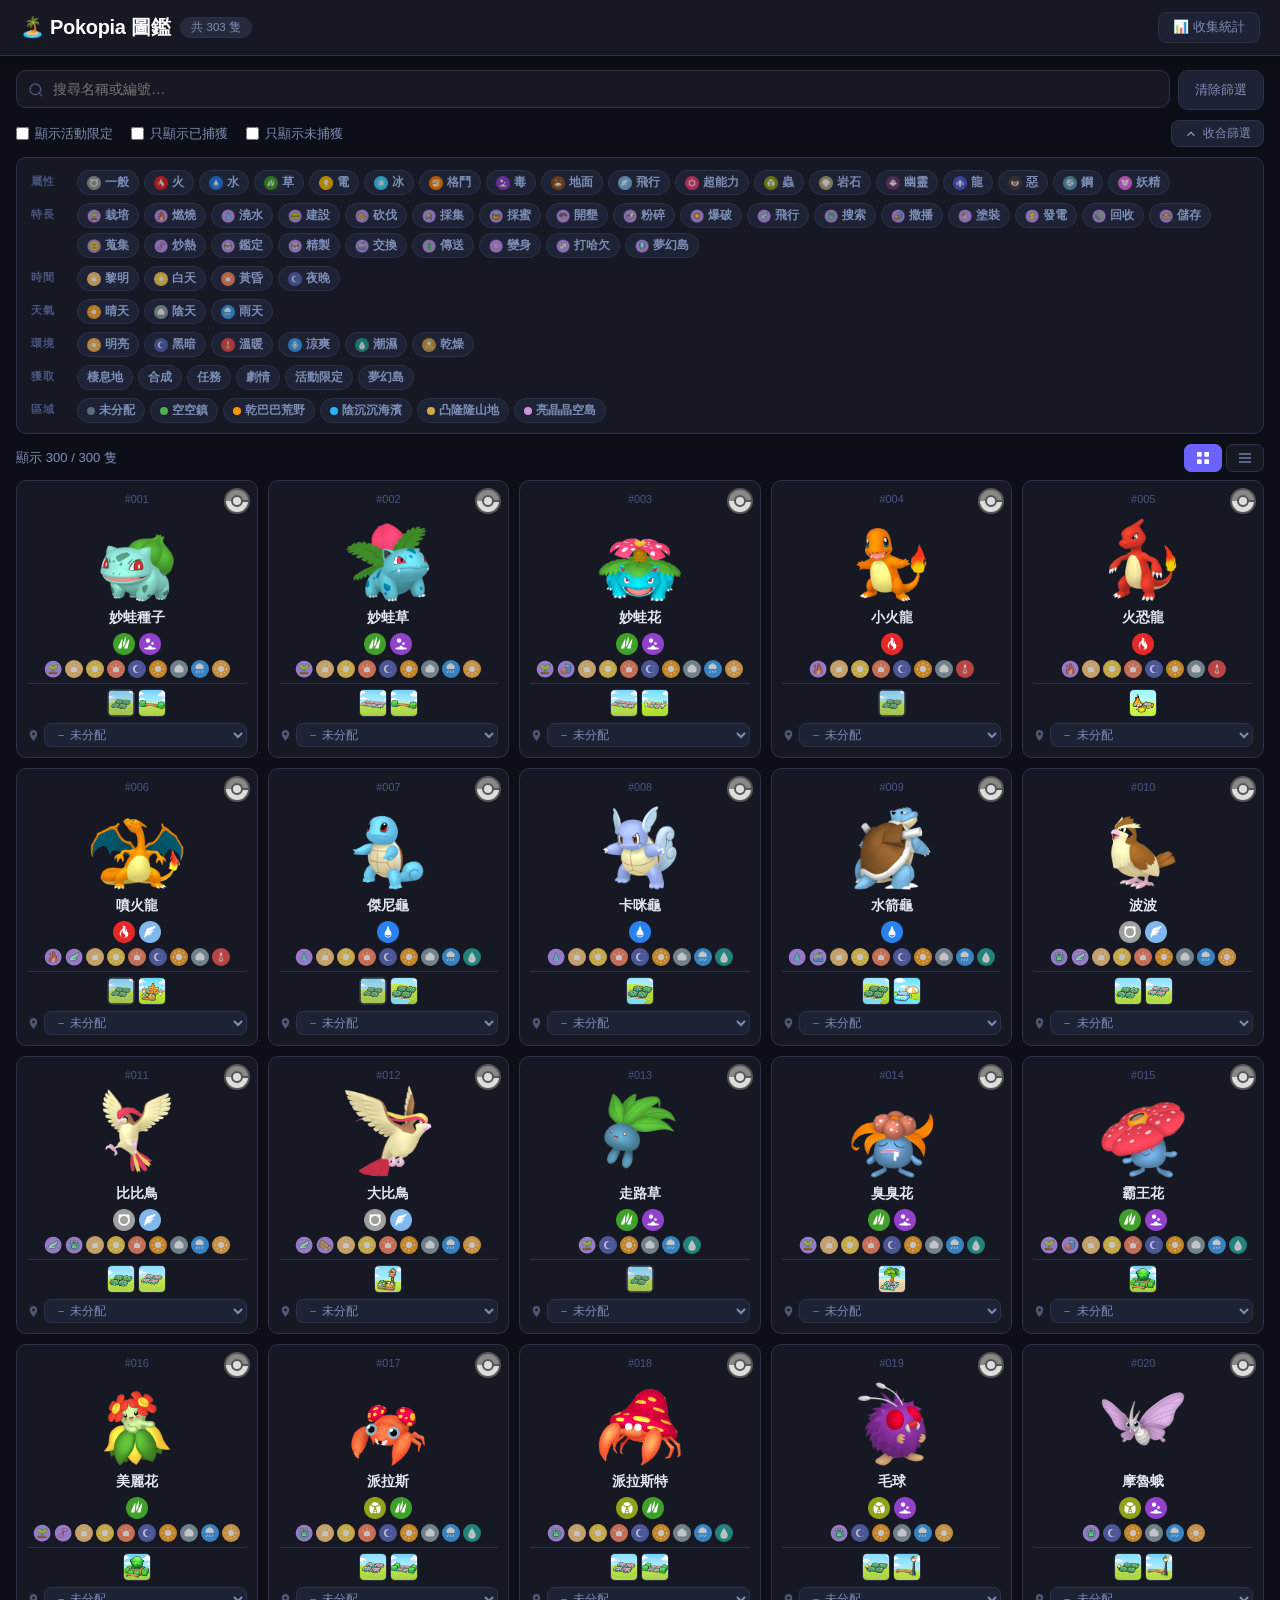
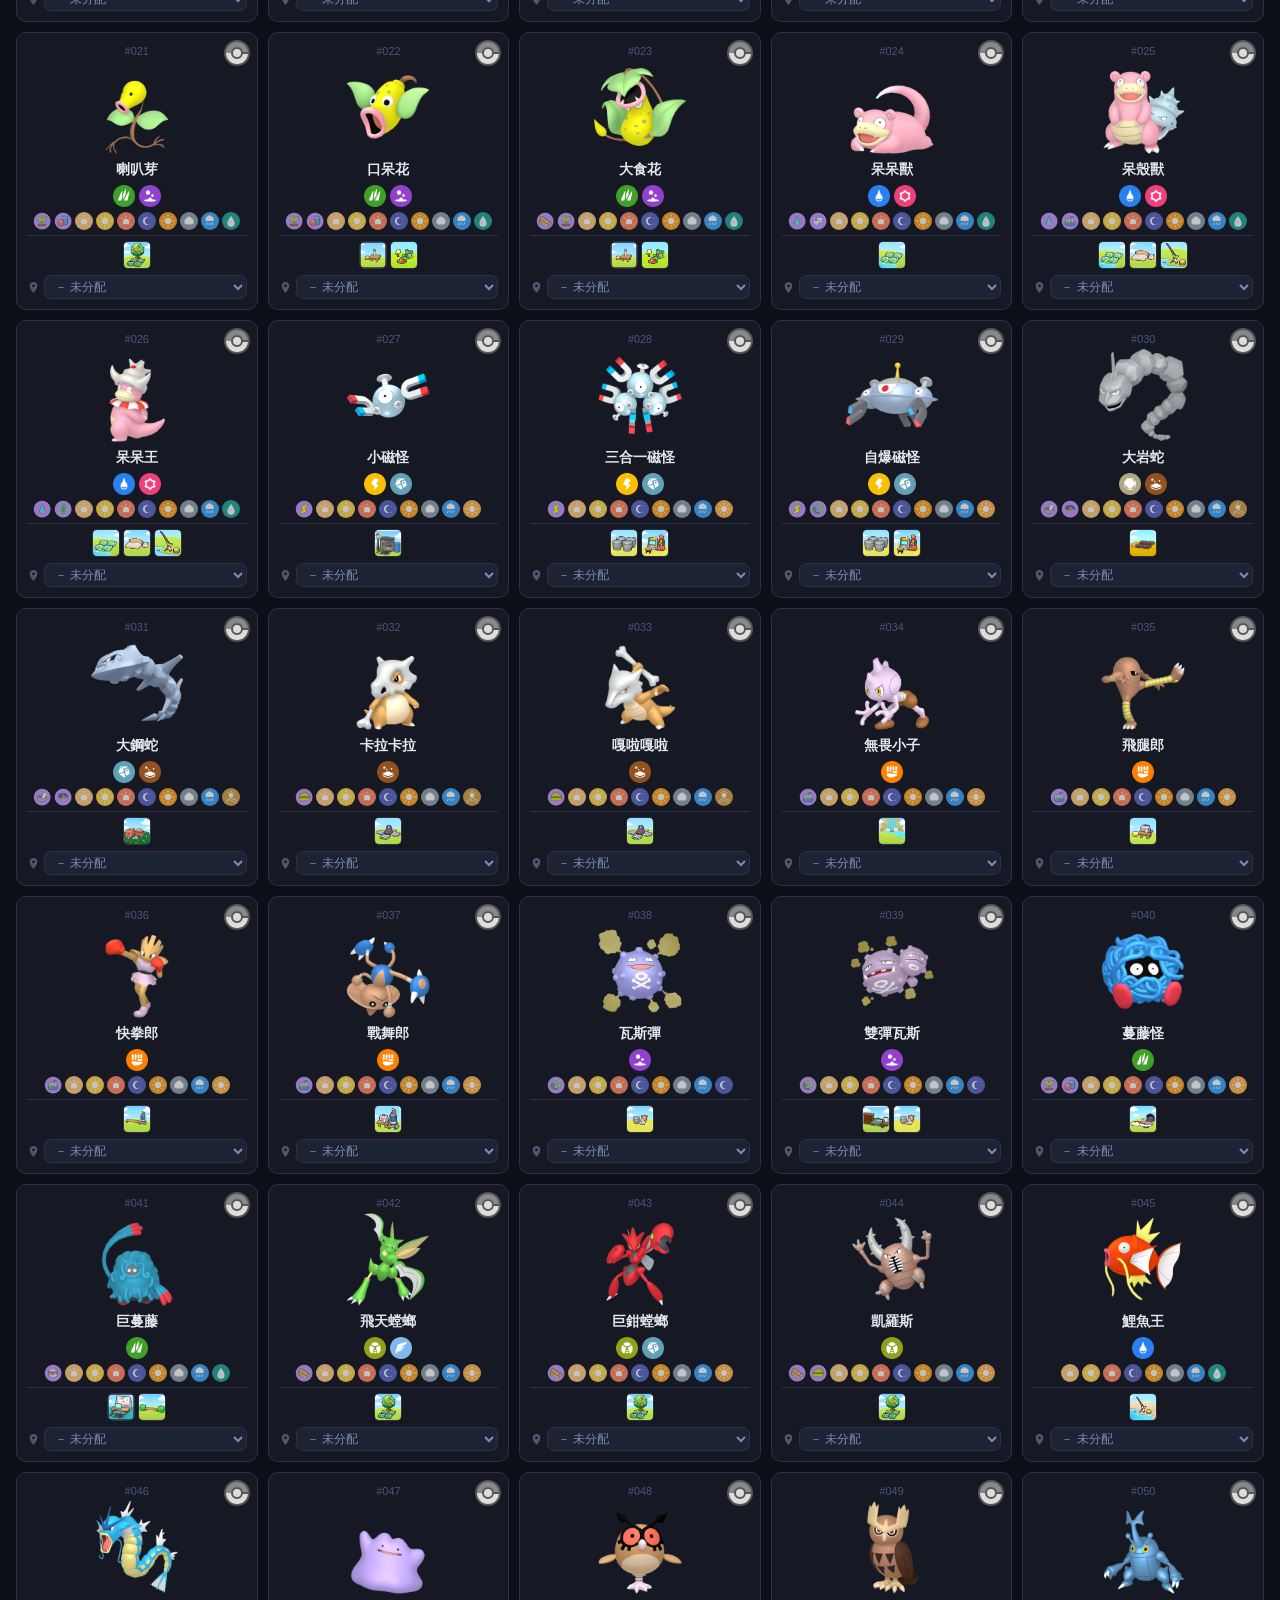
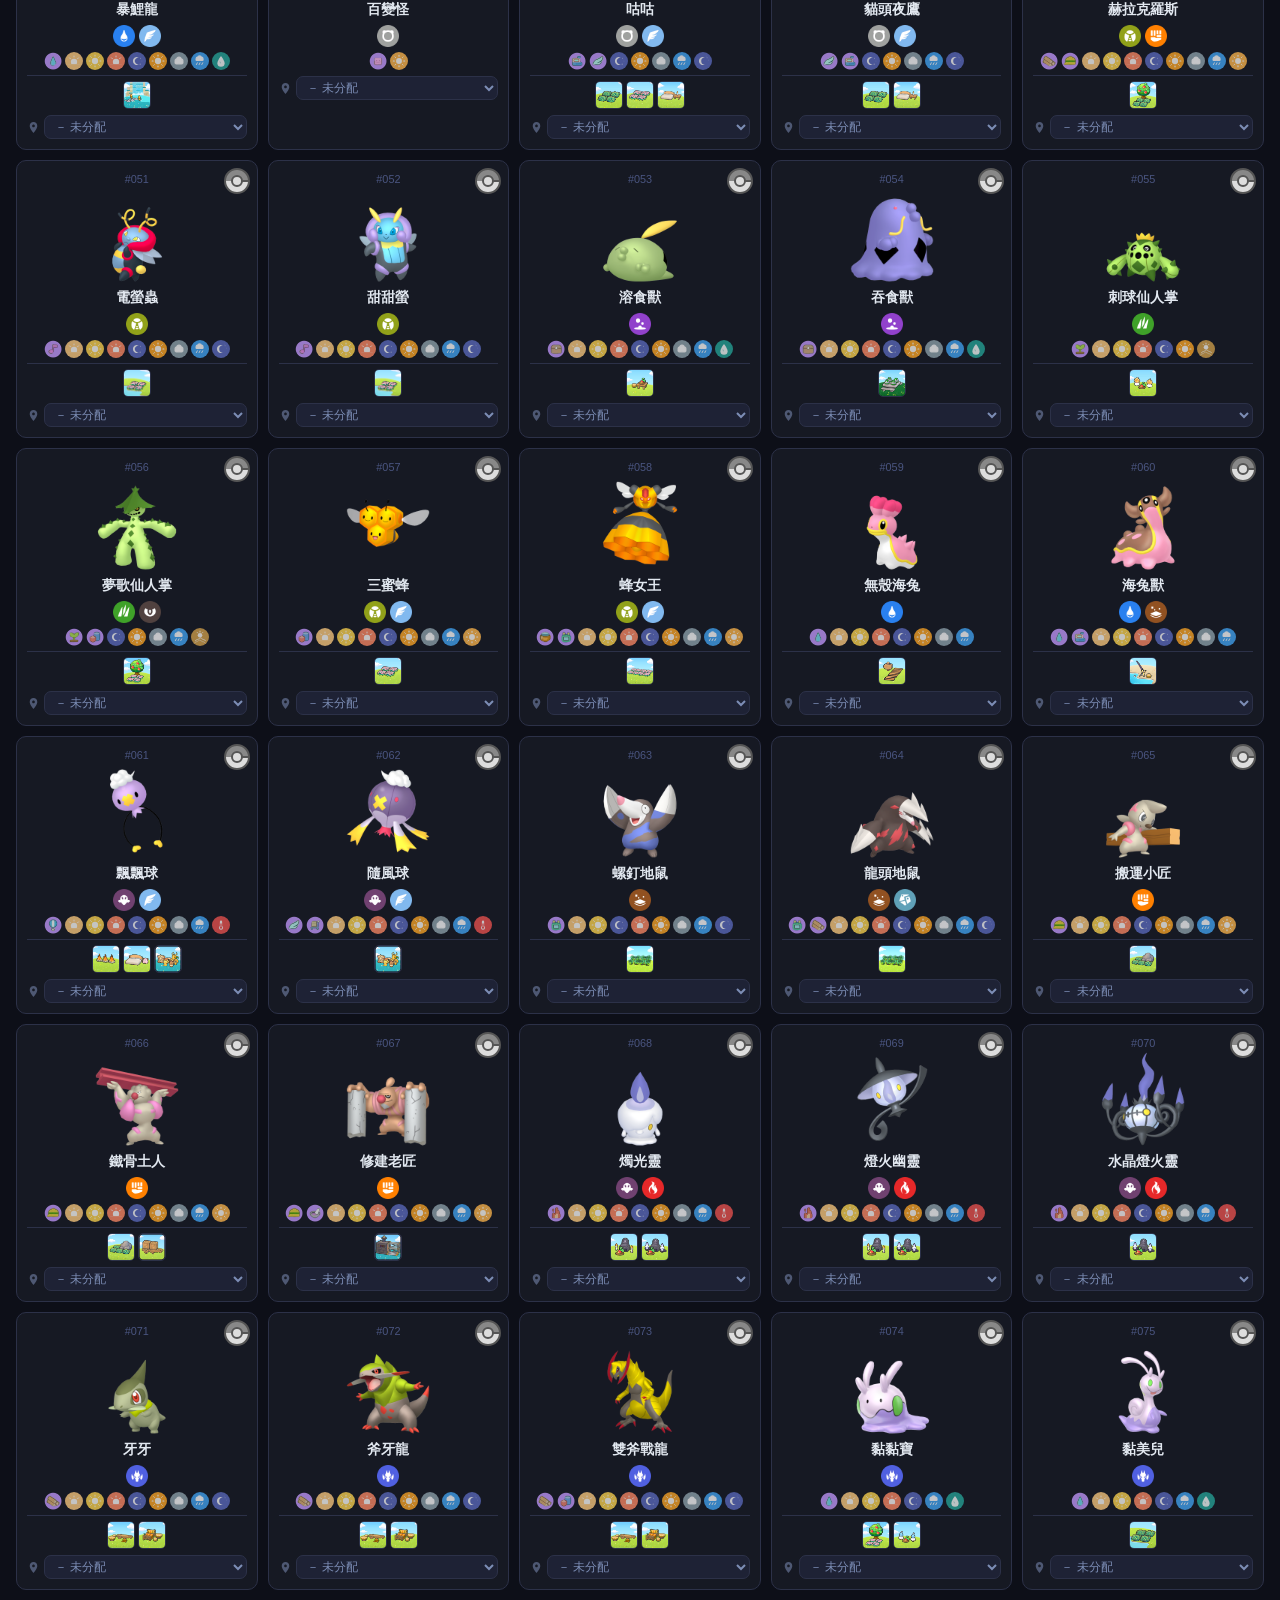
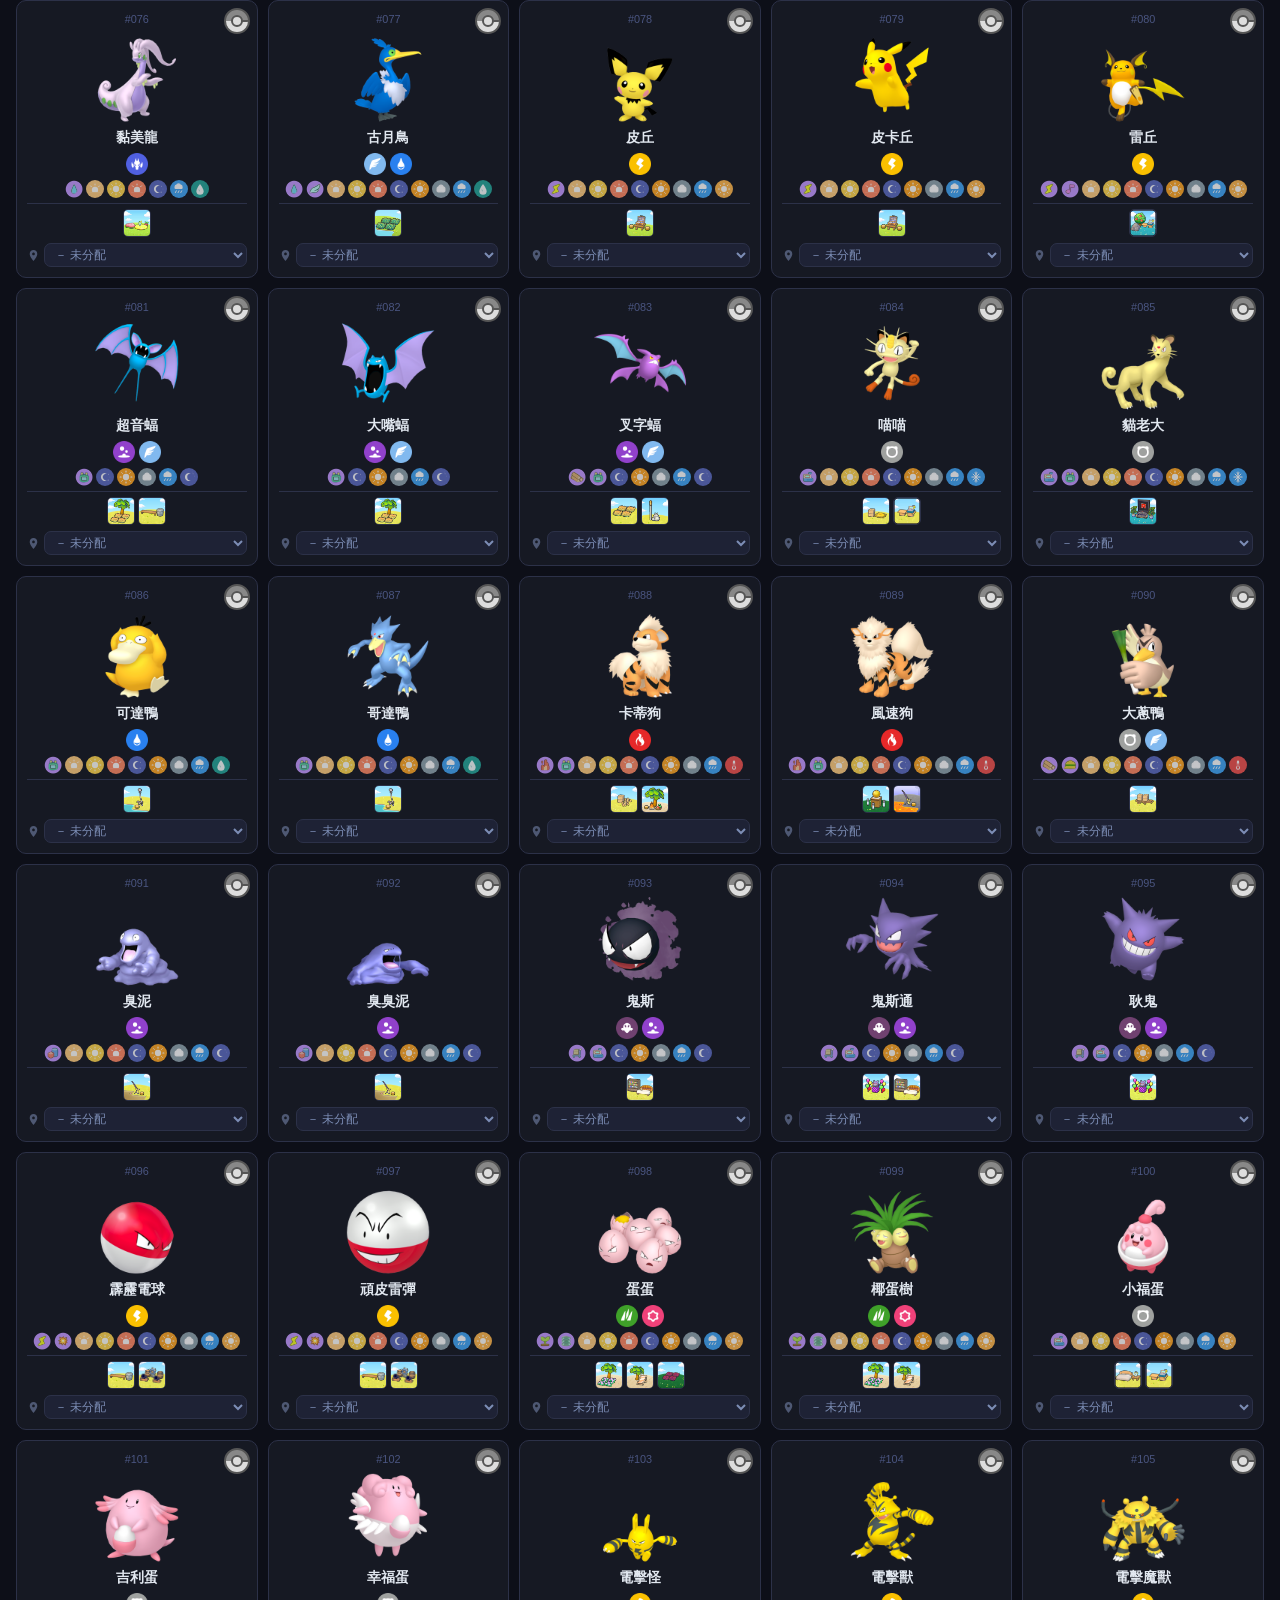
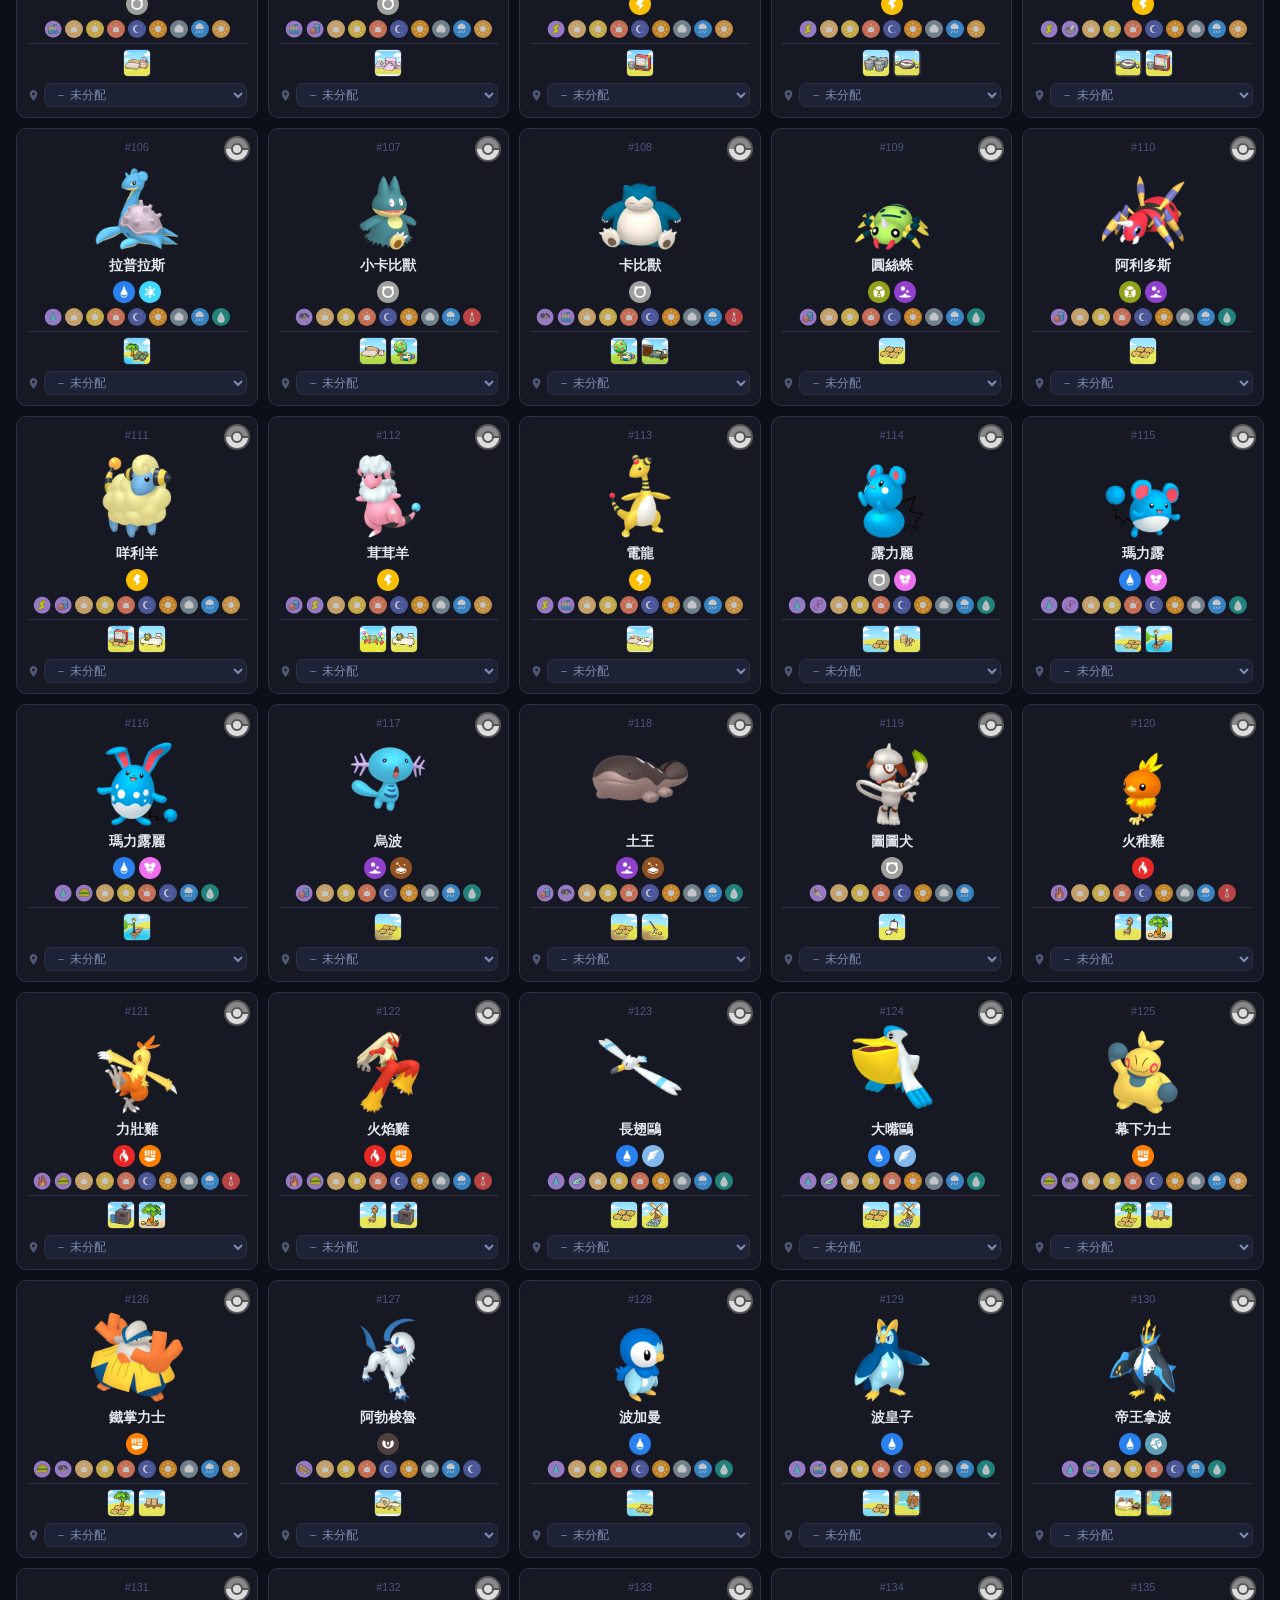
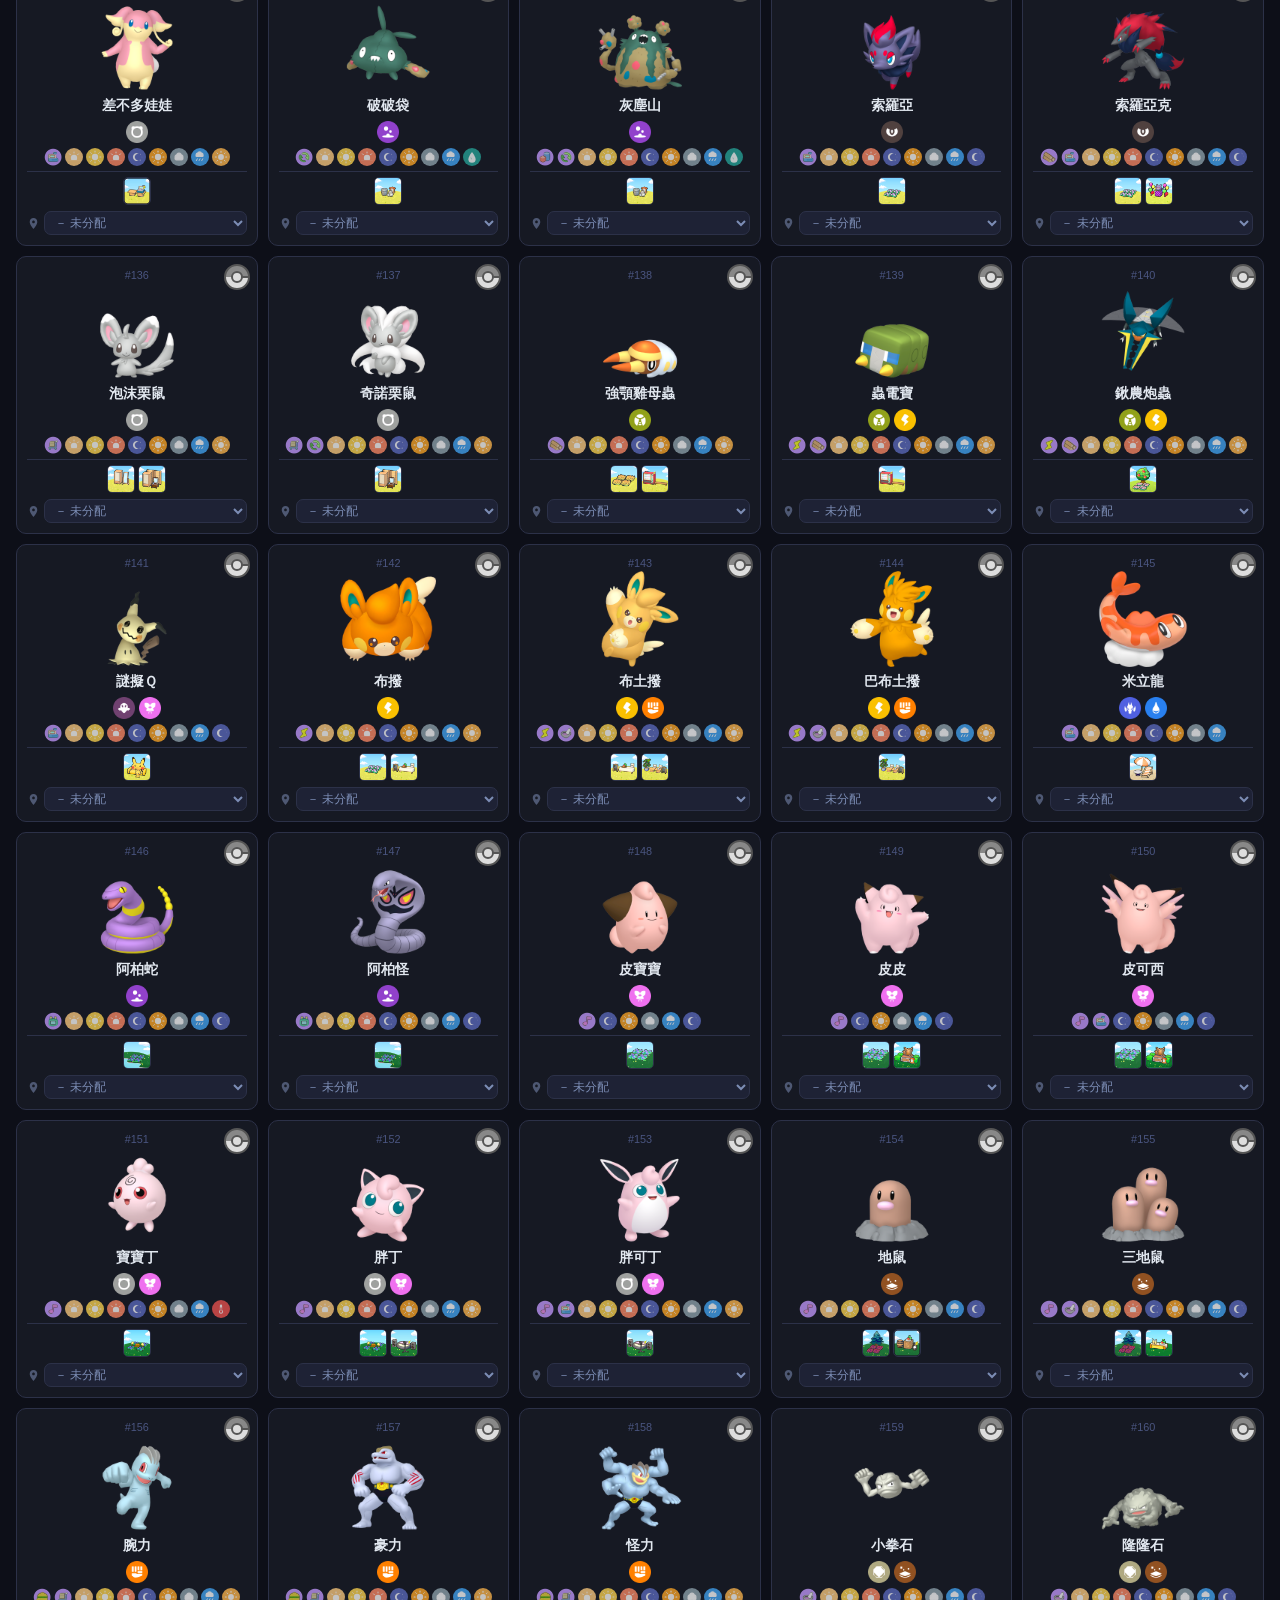
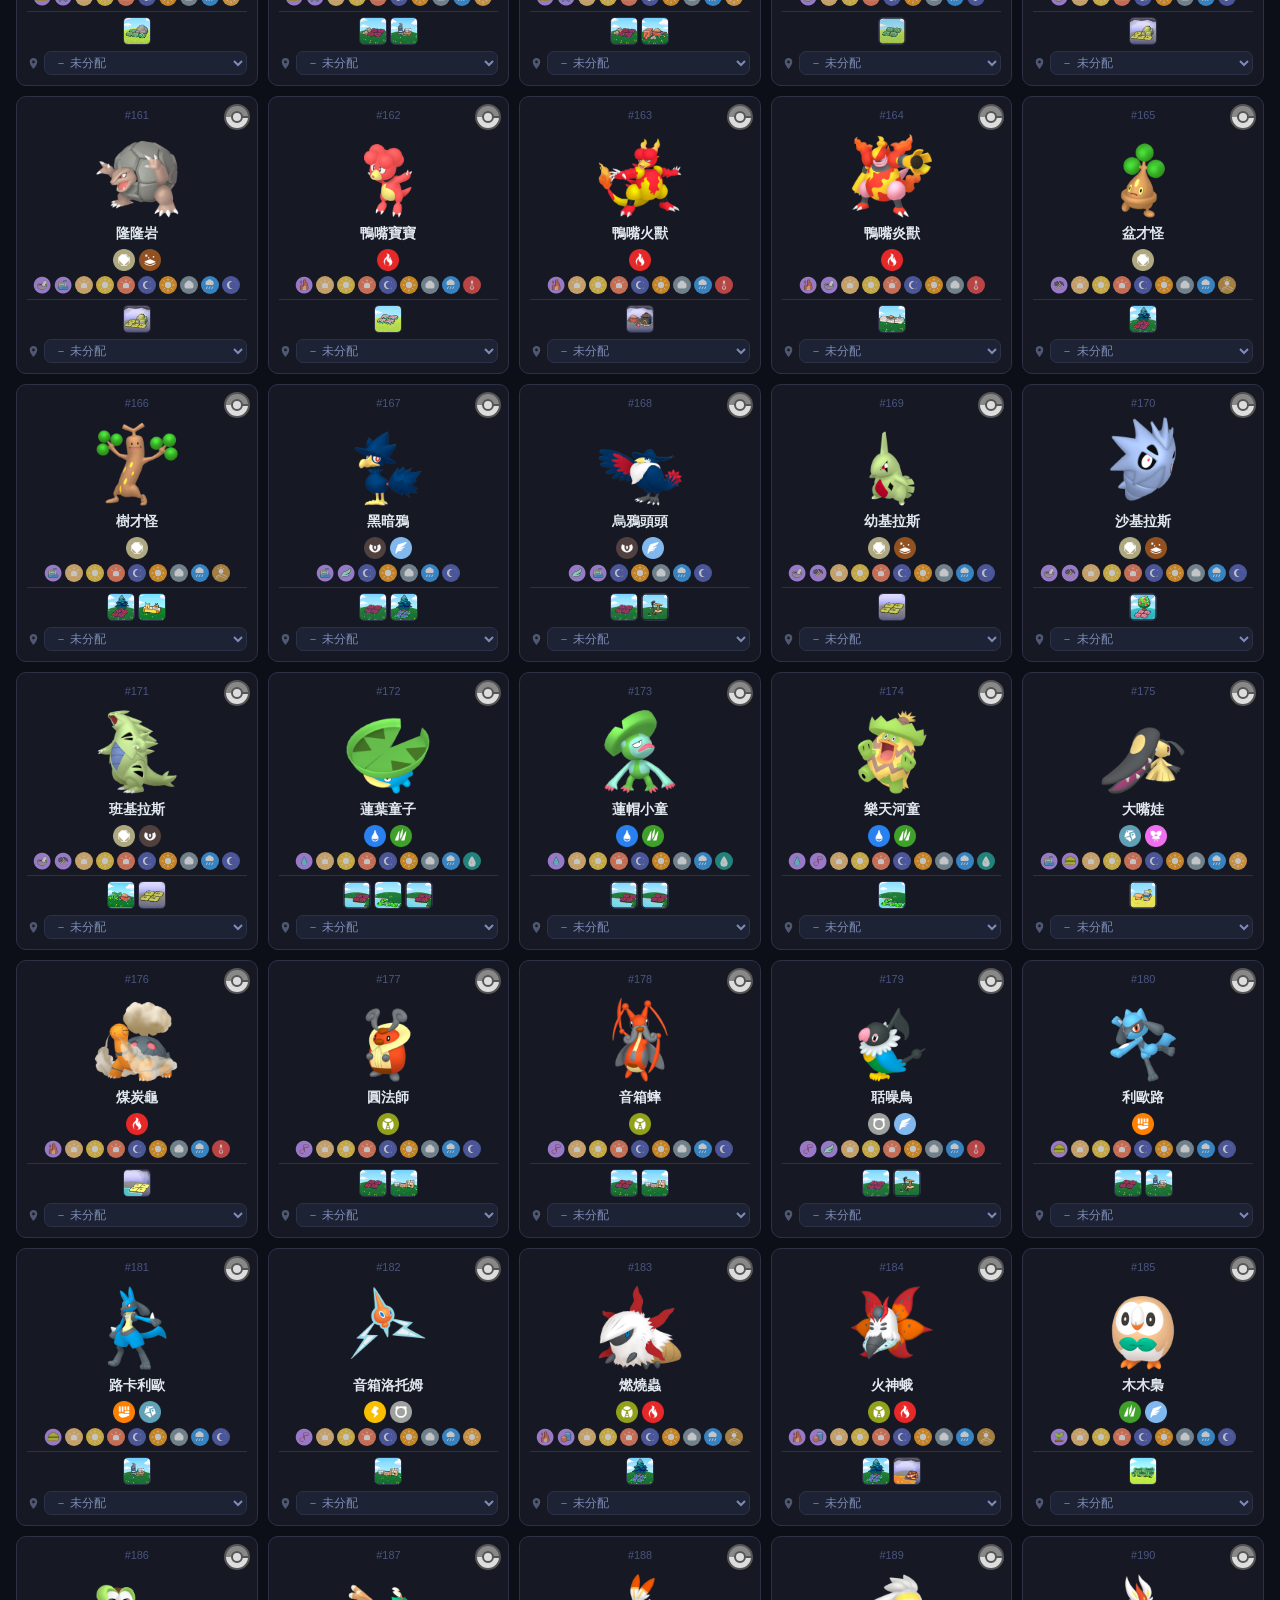
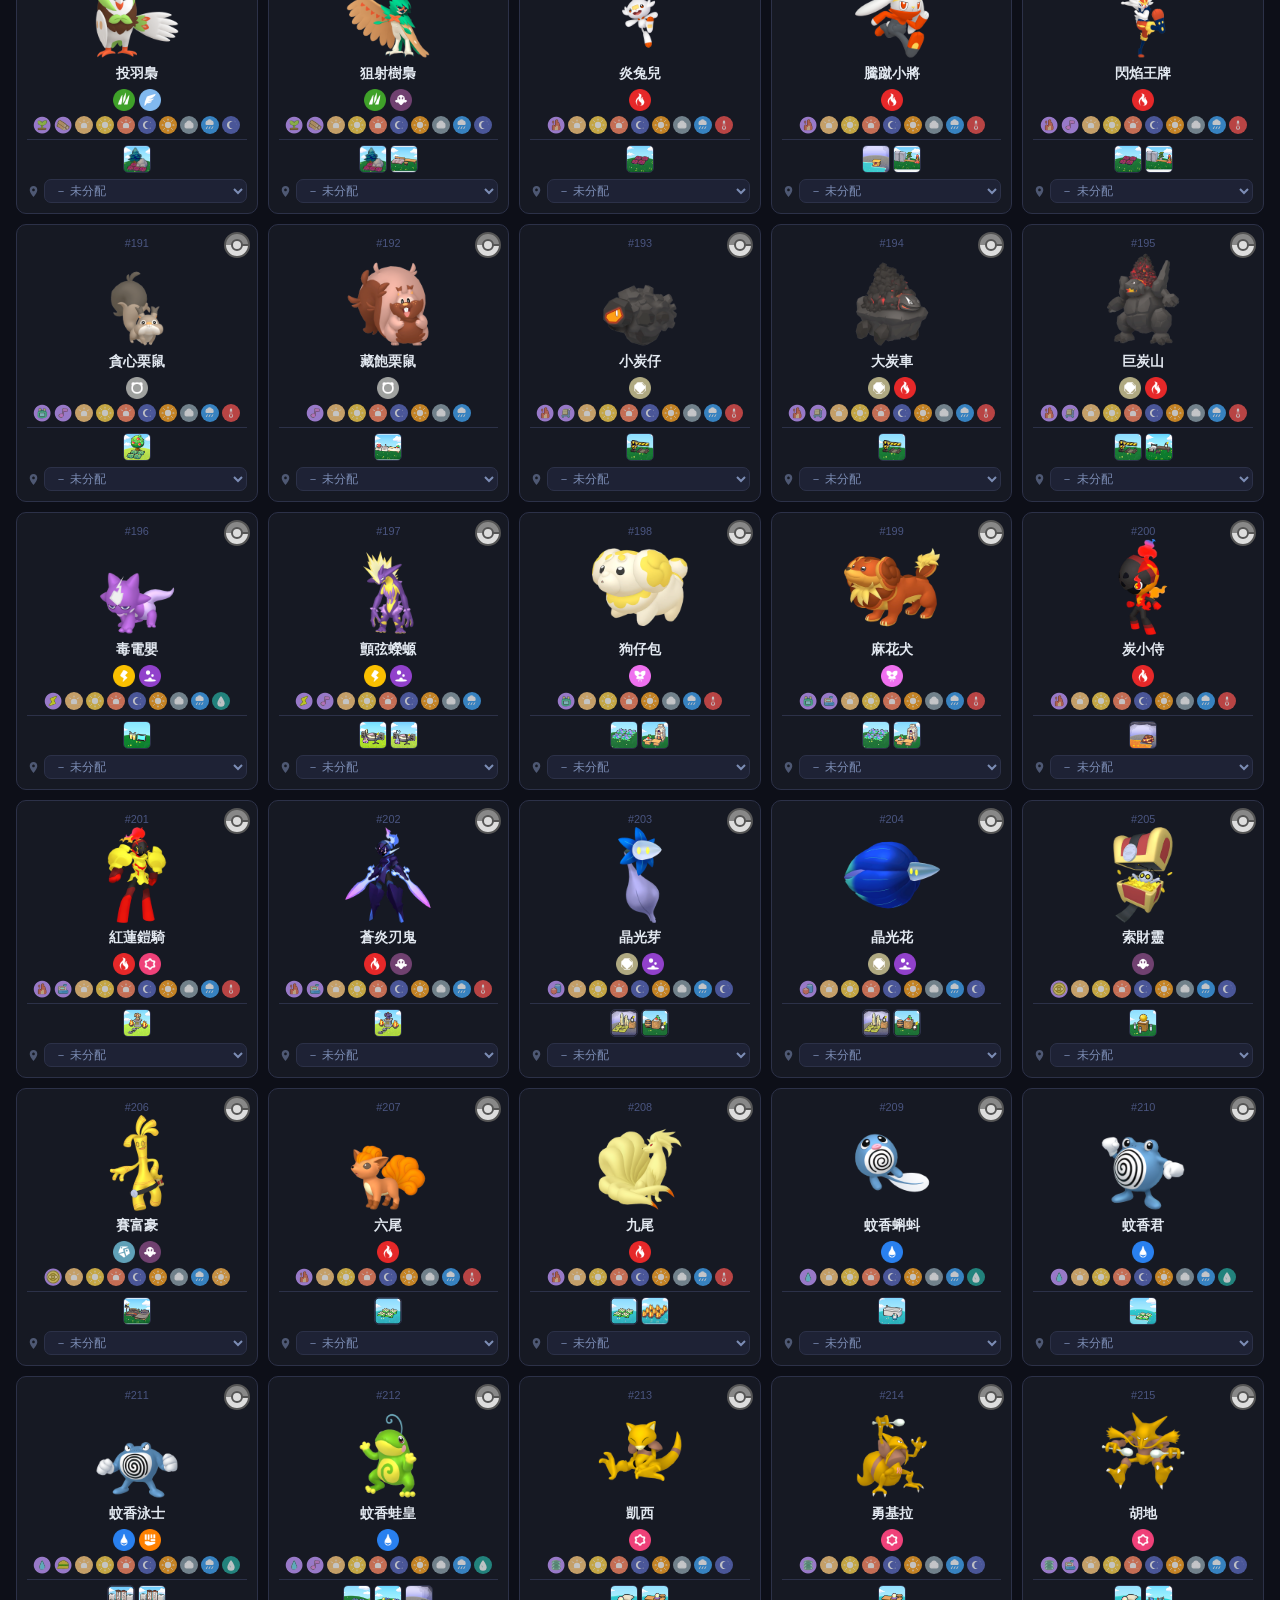
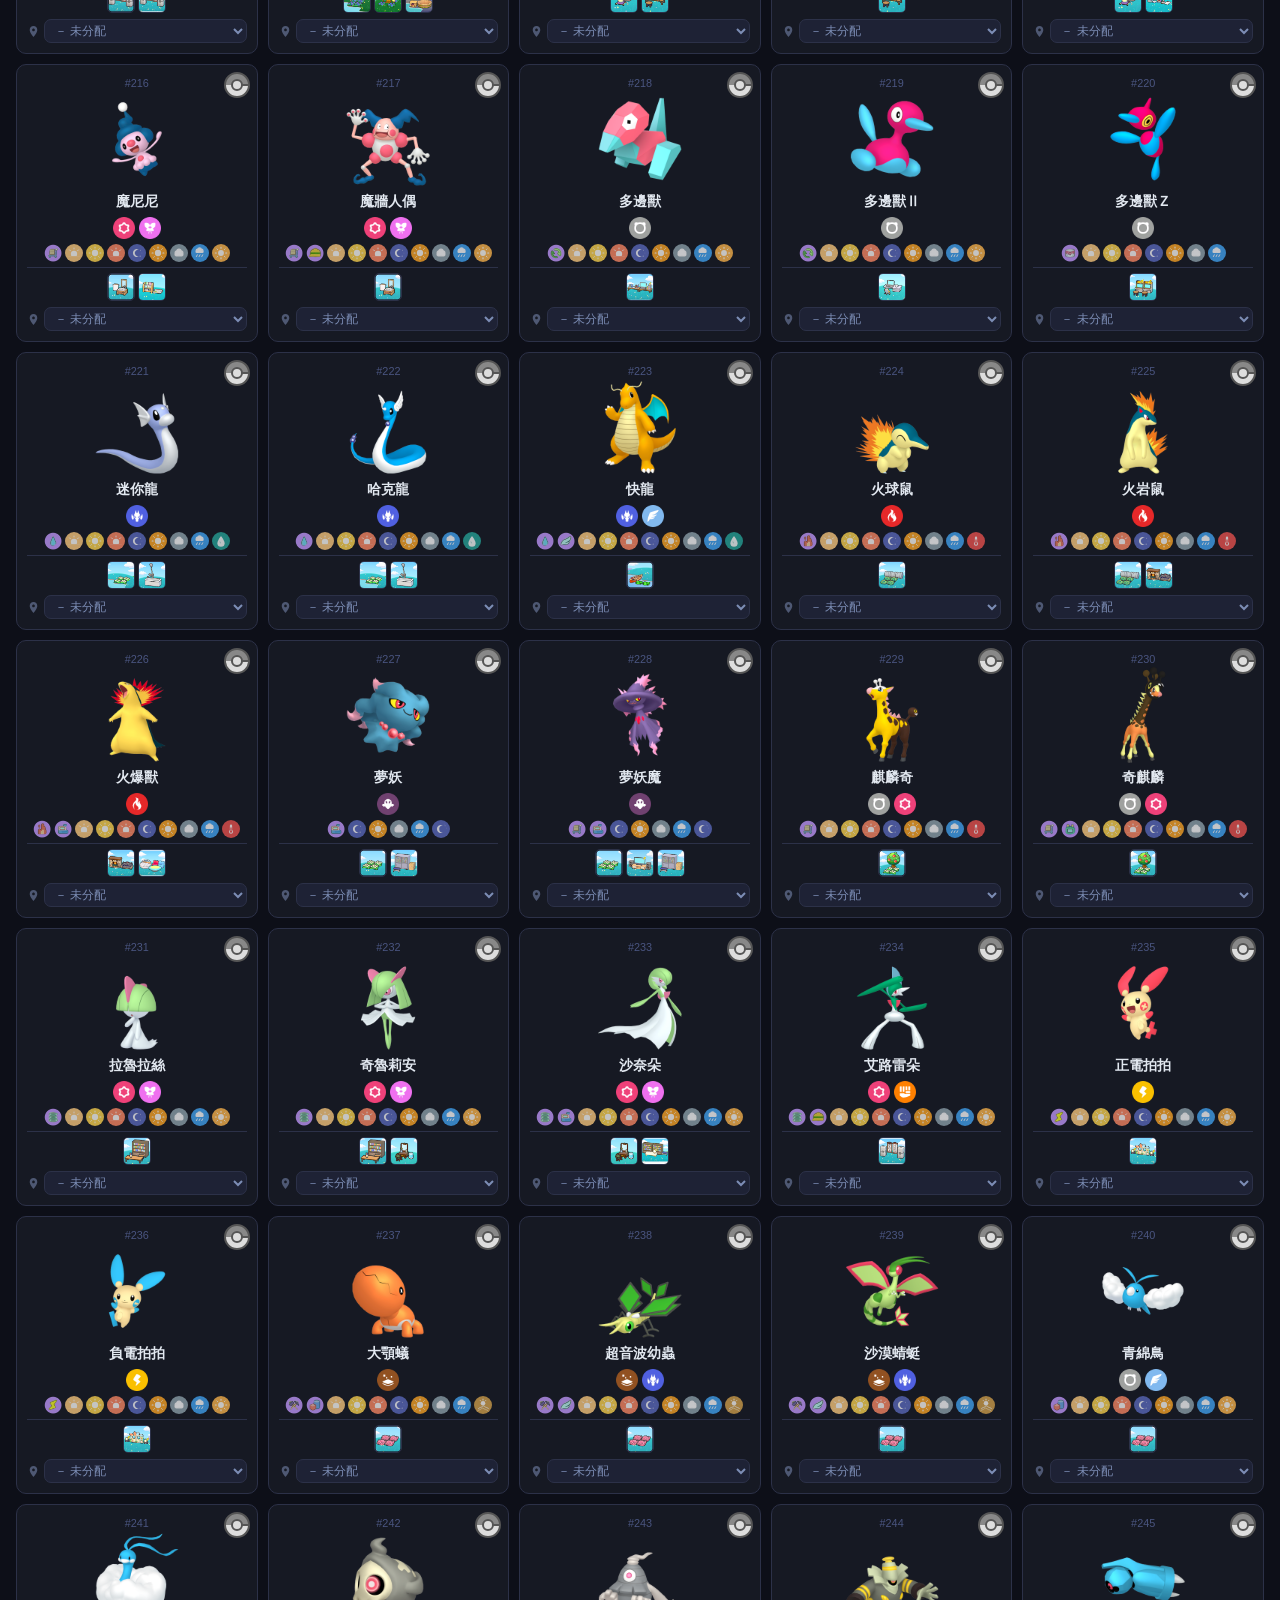
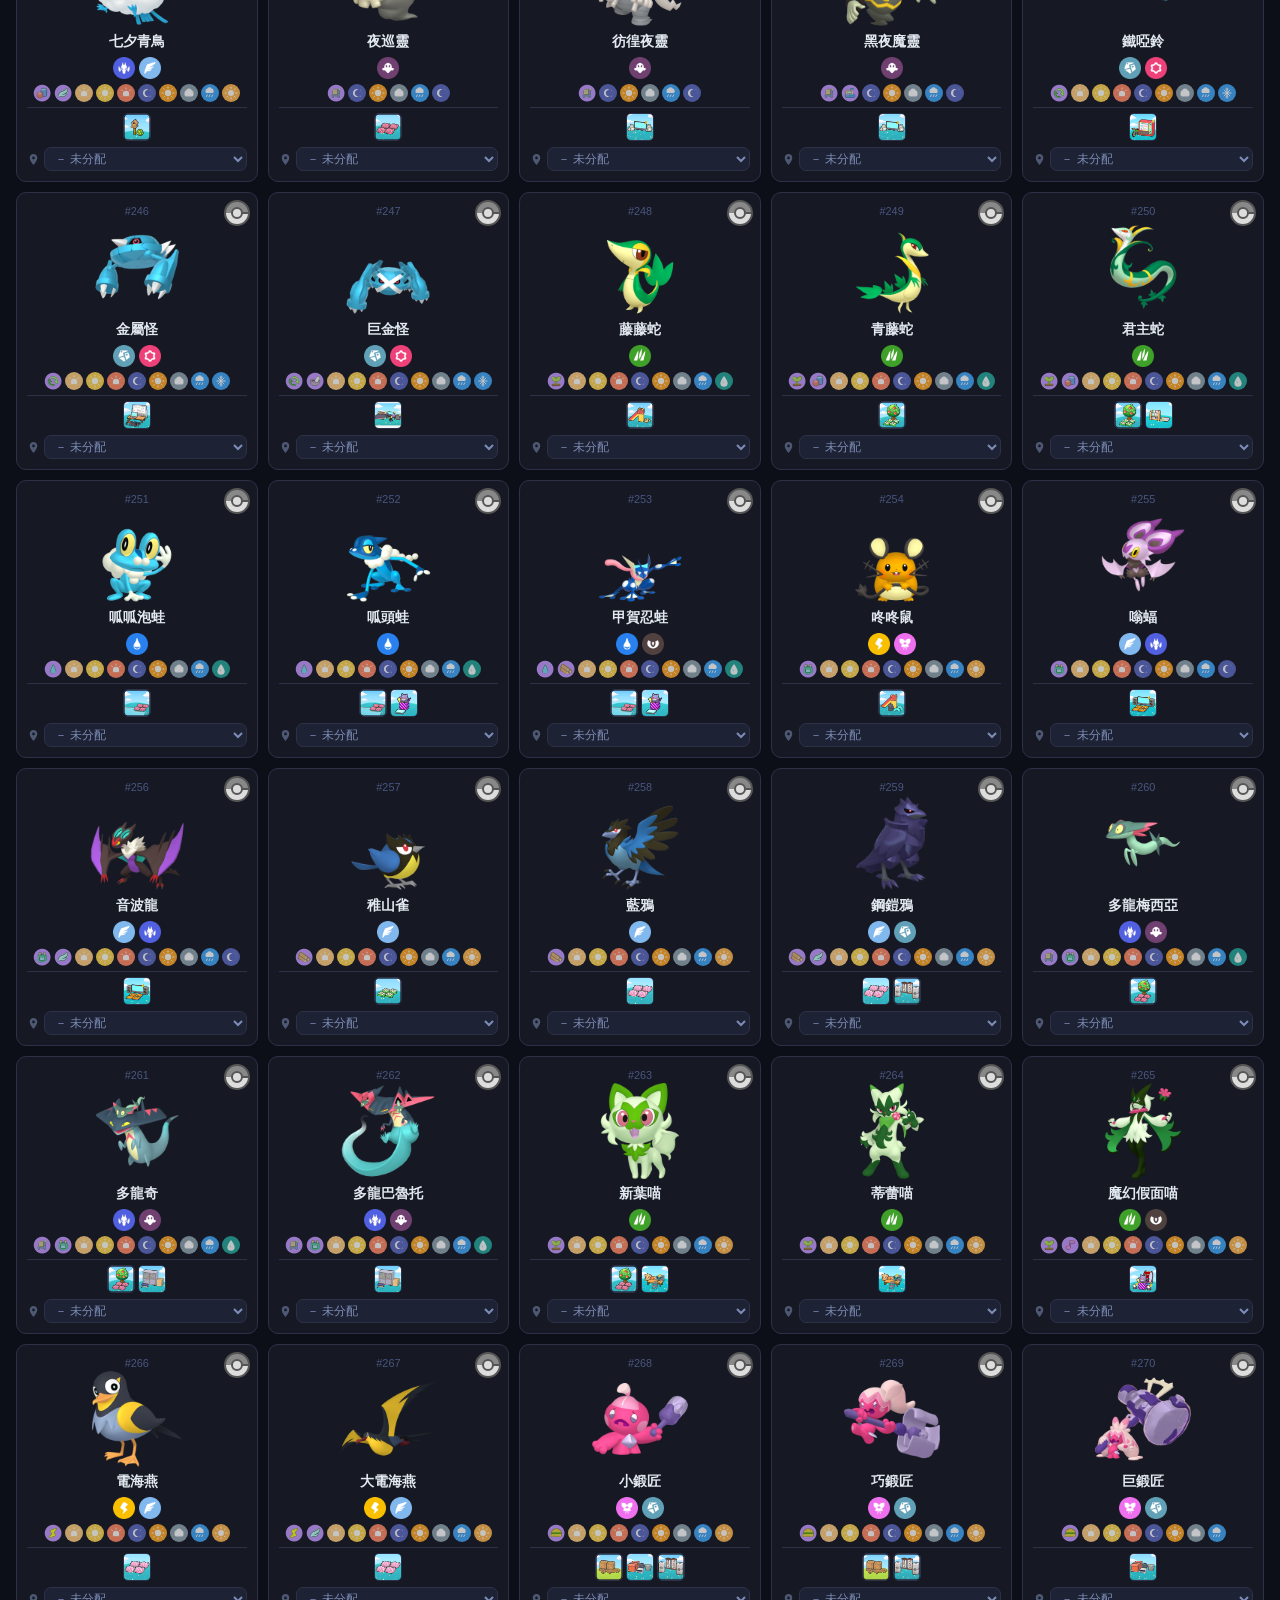
==== commit 80f80325: "新增棲息地詳情modal、地圖圖示、未捕獲篩選、修正重複ID與配色 - 修正 rookidee/corvisquire/corviknight 重複 #256 → #257-259 - 區域選單前加地" ====
--- a/index.html
+++ b/index.html
@@ -34,6 +34,7 @@
   <div class="toggle-row">
     <label class="toggle"><input type="checkbox" id="showEvent" onchange="applyFilters()"><span>顯示活動限定</span></label>
     <label class="toggle"><input type="checkbox" id="showOnlyOwned" onchange="applyFilters()"><span>只顯示已捕獲</span></label>
+    <label class="toggle"><input type="checkbox" id="showOnlyUncaught" onchange="applyFilters()"><span>只顯示未捕獲</span></label>
     <button class="filter-toggle-btn" id="filterToggleBtn" onclick="toggleFilters()">
       <svg id="filterArrow" viewBox="0 0 24 24" fill="none" stroke="currentColor" stroke-width="2.5"><polyline points="18 15 12 9 6 15"/></svg>
       收合篩選
@@ -103,6 +104,14 @@
   </div>
 </div>
 
+<!-- Habitat Modal -->
+<div id="habitatModal" class="modal-overlay" onclick="closeHabitatModal(event)">
+  <div class="modal-box hab-modal-box">
+    <button class="modal-close" onclick="closeHabitatModal()">✕</button>
+    <div id="habitatModalContent"></div>
+  </div>
+</div>
+
 <!-- Collection Stats Modal -->
 <div id="statsModal" class="modal-overlay" onclick="closeStats(event)">
   <div class="modal-box stats-box">
--- a/style.css
+++ b/style.css
@@ -138,23 +138,52 @@
 .hab-thumb{width:28px;height:28px;border-radius:5px;overflow:hidden;border:1px solid var(--border)}
 .hab-thumb img{width:100%;height:100%;object-fit:cover}
 
-/* ── Pokeball owned mark ── */
-.pokeball-mark{
-  position:absolute;top:6px;right:7px;
-  width:20px;height:20px;border-radius:50%;
+/* ── Card pokeball button ── */
+.card-ball-btn{
+  position:absolute;top:7px;right:7px;
+  width:26px;height:26px;border-radius:50%;
+  background:transparent;border:none;padding:0;cursor:pointer;
+  z-index:5;transition:transform .15s;
+}
+.card-ball-btn:hover{transform:scale(1.15)}
+.ball-icon{
+  width:26px;height:26px;border-radius:50%;
+  background:linear-gradient(180deg,#888 50%,#ddd 50%);
+  border:2.5px solid #555;position:relative;overflow:hidden;
+  transition:all .15s;
+}
+.ball-icon::before{
+  content:'';position:absolute;width:100%;height:2.5px;
+  background:#555;top:calc(50% - 1.25px);
+}
+.ball-icon::after{
+  content:'';position:absolute;width:8px;height:8px;border-radius:50%;
+  background:#ddd;border:2px solid #555;
+  top:50%;left:50%;transform:translate(-50%,-50%);z-index:1;
+}
+/* Owned = red pokeball */
+.card-ball-btn.owned .ball-icon{
   background:linear-gradient(180deg,#e53935 50%,#fff 50%);
-  border:2px solid #333;
-  box-shadow:0 0 0 1px rgba(0,0,0,.3);
-  display:flex;align-items:center;justify-content:center;
-  overflow:hidden;
-}
-.pokeball-mark::before{
-  content:'';position:absolute;width:100%;height:2px;background:#333;top:calc(50% - 1px);
-}
-.pokeball-mark::after{
-  content:'';position:absolute;width:7px;height:7px;border-radius:50%;
-  background:#fff;border:2px solid #333;z-index:1;
-}
+  border-color:#222;
+}
+.card-ball-btn.owned .ball-icon::before{background:#222}
+.card-ball-btn.owned .ball-icon::after{background:#fff;border-color:#222}
+
+/* ── Card area wrap + pin icon ── */
+.card-area-wrap{display:flex;align-items:center;gap:4px;margin-top:6px}
+.pin-icon{width:13px;height:13px;flex-shrink:0;opacity:.55;color:var(--text2);transition:opacity .15s}
+.poke-card:hover .pin-icon{opacity:.85}
+
+/* ── Card area select ── */
+.card-area-select{
+  flex:1;
+  background:var(--bg3);border:1.5px solid var(--border);
+  color:var(--text2);border-radius:7px;padding:4px 6px;
+  font-size:.72rem;cursor:pointer;outline:none;
+  transition:border-color .15s,color .15s;
+  appearance:auto;
+}
+.card-area-select:focus{border-color:var(--accent)}
 
 /* Area tag on card */
 .card-area-tag{
@@ -255,6 +284,40 @@
 .area-progress{flex:2;background:var(--bg3);border-radius:4px;overflow:hidden;height:6px}
 .area-progress-fill{height:100%;border-radius:4px}
 
+/* ── Hab thumb clickable ── */
+.hab-thumb{cursor:pointer;transition:opacity .12s}
+.hab-thumb:hover{opacity:.75}
+.clickable-hab{cursor:pointer;transition:all .15s}
+.clickable-hab:hover{border-color:var(--accent2);transform:translateY(-1px)}
+
+/* ── Habitat Detail Modal ── */
+.hab-modal-box{max-width:680px}
+.hab-modal-header{display:flex;gap:16px;padding:16px 20px 12px;align-items:flex-start;border-bottom:1px solid var(--border)}
+.hab-modal-img{width:120px;height:80px;object-fit:cover;border-radius:8px;border:1px solid var(--border);flex-shrink:0}
+.hab-modal-info{flex:1}
+.hab-modal-name{font-size:1.1rem;font-weight:800;color:#fff;margin-bottom:5px}
+.hab-modal-materials{font-size:.78rem;color:var(--text2);margin-bottom:5px;line-height:1.4}
+.hab-modal-count{font-size:.72rem;color:var(--text3);background:var(--bg3);display:inline-block;padding:2px 8px;border-radius:6px;border:1px solid var(--border)}
+.hab-modal-body{padding:12px 16px 20px}
+.hab-body-top{display:flex;align-items:center;justify-content:space-between;margin-bottom:10px}
+.hab-rarity-legend{display:flex;gap:10px;font-size:.7rem;color:var(--text2)}
+.rarity-dot{display:inline-block;width:8px;height:8px;border-radius:50%;margin-right:3px}
+.rarity-dot.very-rare{background:#ffd700}
+.rarity-dot.rare{background:#42a5f5}
+.rarity-dot.common{background:#9e9e9e}
+
+.hab-poke-grid{display:grid;grid-template-columns:repeat(auto-fill,minmax(96px,1fr));gap:8px}
+.hab-poke-card{
+  background:var(--bg3);border:1px solid var(--border);border-radius:8px;
+  overflow:hidden;cursor:pointer;transition:all .14s;text-align:center;padding-bottom:6px;
+}
+.hab-poke-card:hover{border-color:var(--accent2);transform:translateY(-2px);box-shadow:0 4px 14px rgba(108,99,255,.2)}
+.hab-poke-img{width:60px;height:60px;object-fit:contain;display:block;margin:6px auto 3px}
+.hab-poke-id{font-size:.6rem;color:var(--text3)}
+.hab-poke-name{font-size:.72rem;font-weight:700;padding:0 4px;margin-bottom:3px;white-space:nowrap;overflow:hidden;text-overflow:ellipsis}
+.hab-poke-types{display:flex;justify-content:center;gap:3px;margin-bottom:3px}
+.hab-poke-rarity{font-size:.6rem;color:var(--text3)}
+
 /* ── Empty ── */
 .empty{grid-column:1/-1;text-align:center;padding:60px 20px;color:var(--text2)}
 .empty .emoji{font-size:3rem;margin-bottom:10px}
@@ -272,4 +335,15 @@
   .poke-row .row-right{display:none}
   .filter-row-label{min-width:28px}
   header h1{font-size:1rem}
-}
+
+  /* 手機：篩選欄展開時限高 + 內部捲動 */
+  .filters:not(.collapsed){
+    max-height:52vh !important;
+    overflow-y:auto;
+  }
+  /* 手機：預設收合（由 JS 控制），調整按鈕讓它更明顯 */
+  .filter-toggle-btn{
+    padding:6px 14px;
+    font-size:.82rem;
+  }
+}
